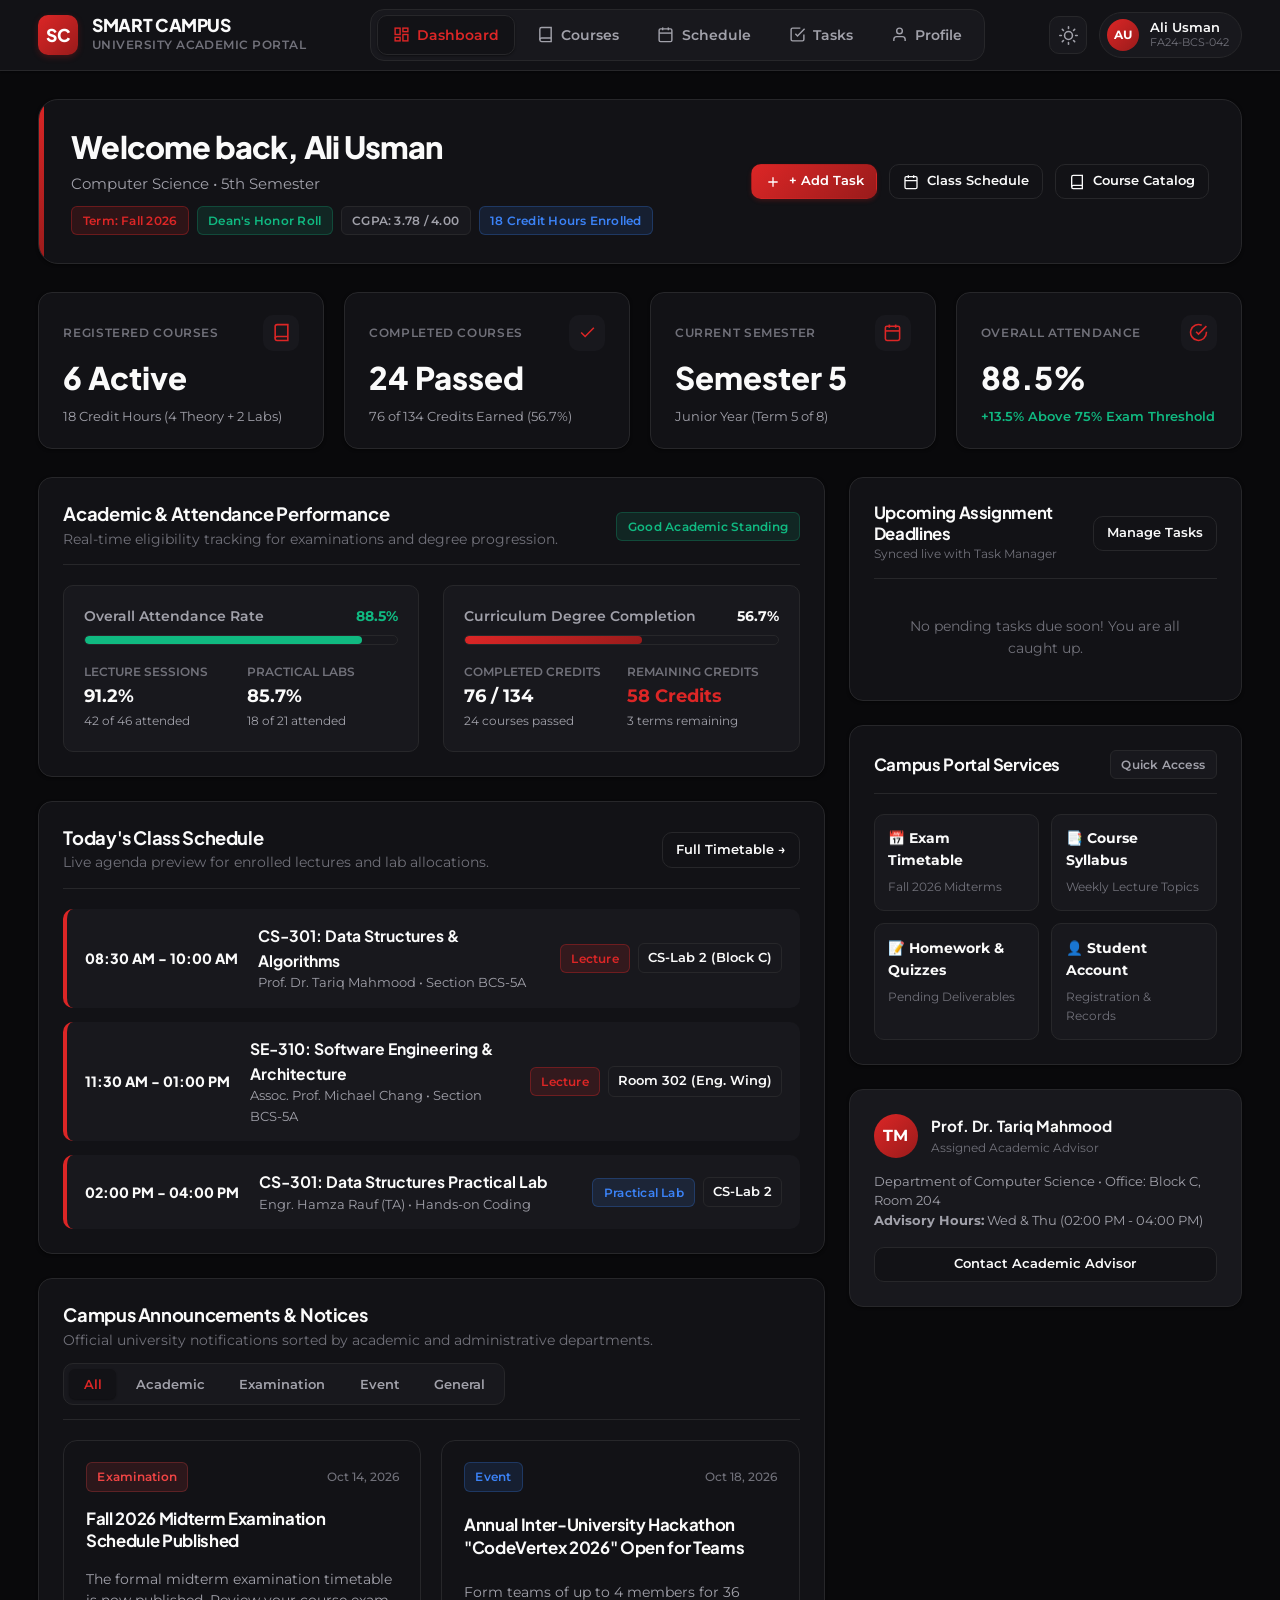
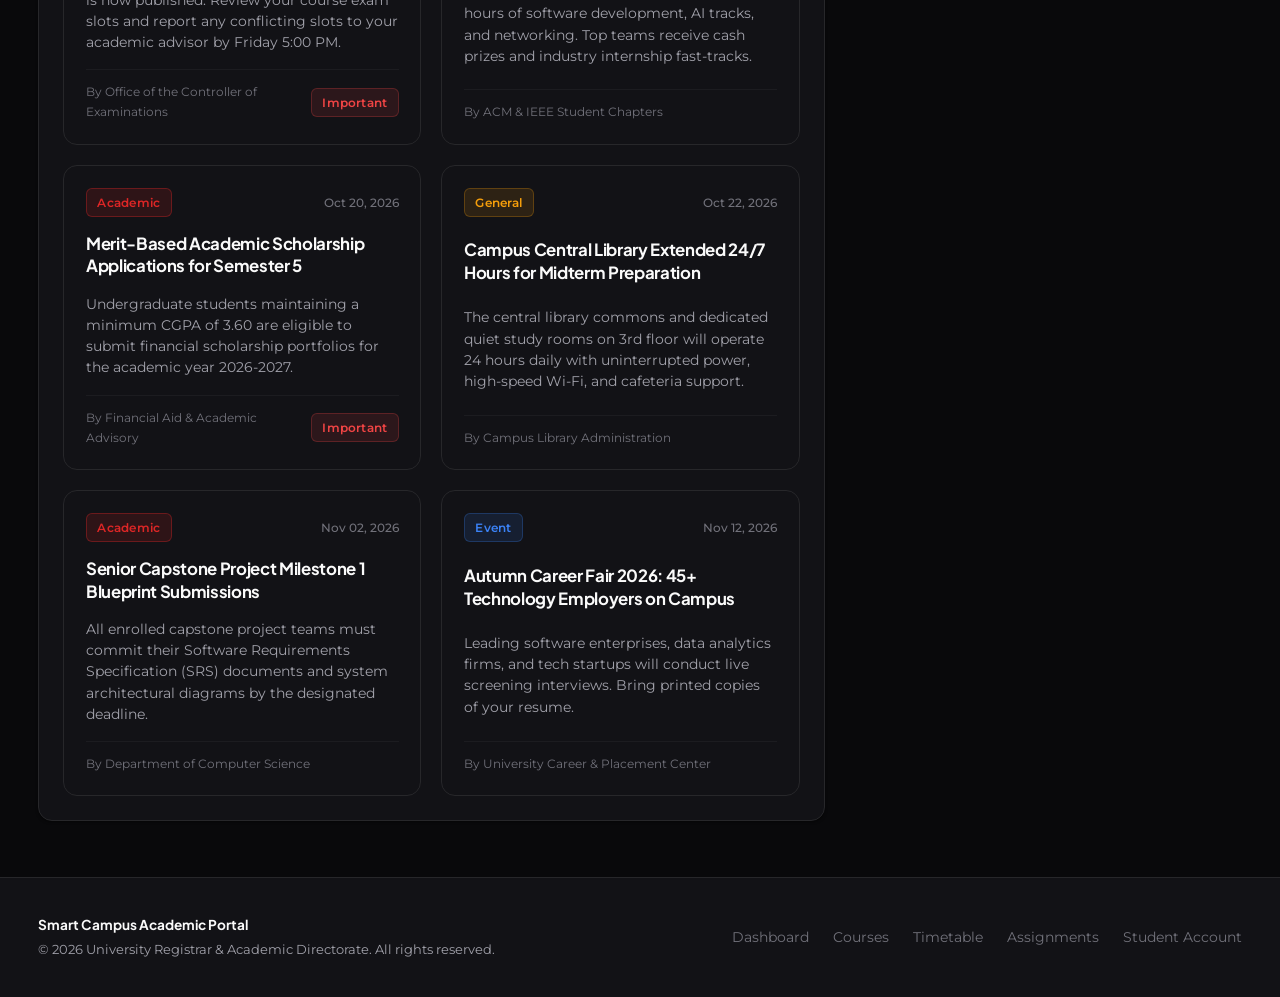
==== index.html @ 42df3a40 "first commit" ====
<!DOCTYPE html>
<html lang="en" data-theme="dark">
<head>
  <meta charset="UTF-8">
  <meta name="viewport" content="width=device-width, initial-scale=1.0">
  <title>Student Dashboard | Smart Campus Portal</title>
  <meta name="description" content="Academic overview, attendance tracking, course progress, timetable preview, and live announcements for university students.">
  <link rel="stylesheet" href="./css/style.css">
</head>
<body>

  <!-- Top Portal Header (Full Width) -->
  <header class="portal-header">
    <div class="container header-inner">
      <div class="brand-wrapper">
        <a href="index.html" style="display: flex; align-items: center; gap: 0.85rem;" aria-label="Smart Campus Portal Home">
          <div class="brand-crest">SC</div>
          <div class="brand-text">
            <span class="brand-title">SMART CAMPUS</span>
            <span class="brand-subtitle">University Academic Portal</span>
          </div>
        </a>
      </div>

      <!-- Desktop Navigation Links -->
      <nav class="portal-nav" aria-label="Primary Navigation">
        <a href="index.html" class="nav-link active">
          <svg xmlns="http://www.w3.org/2000/svg" viewBox="0 0 24 24" fill="none" stroke="currentColor"><rect x="3" y="3" width="7" height="9"></rect><rect x="14" y="3" width="7" height="5"></rect><rect x="14" y="12" width="7" height="9"></rect><rect x="3" y="16" width="7" height="5"></rect></svg>
          Dashboard
        </a>
        <a href="courses.html" class="nav-link">
          <svg xmlns="http://www.w3.org/2000/svg" viewBox="0 0 24 24" fill="none" stroke="currentColor"><path d="M4 19.5A2.5 2.5 0 0 1 6.5 17H20"></path><path d="M6.5 2H20v20H6.5A2.5 2.5 0 0 1 4 19.5v-15A2.5 2.5 0 0 1 6.5 2z"></path></svg>
          Courses
        </a>
        <a href="schedule.html" class="nav-link">
          <svg xmlns="http://www.w3.org/2000/svg" viewBox="0 0 24 24" fill="none" stroke="currentColor"><rect x="3" y="4" width="18" height="18" rx="2" ry="2"></rect><line x1="16" y1="2" x2="16" y2="6"></line><line x1="8" y1="2" x2="8" y2="6"></line><line x1="3" y1="10" x2="21" y2="10"></line></svg>
          Schedule
        </a>
        <a href="tasks.html" class="nav-link">
          <svg xmlns="http://www.w3.org/2000/svg" viewBox="0 0 24 24" fill="none" stroke="currentColor"><path d="M9 11l3 3L22 4"></path><path d="M21 12v7a2 2 0 0 1-2 2H5a2 2 0 0 1-2-2V5a2 2 0 0 1 2-2h11"></path></svg>
          Tasks
        </a>
        <a href="profile.html" class="nav-link">
          <svg xmlns="http://www.w3.org/2000/svg" viewBox="0 0 24 24" fill="none" stroke="currentColor"><path d="M20 21v-2a4 4 0 0 0-4-4H8a4 4 0 0 0-4 4v2"></path><circle cx="12" cy="7" r="4"></circle></svg>
          Profile
        </a>
      </nav>

      <!-- Header Controls: Theme Switcher & Student Pill -->
      <div class="header-actions">
        <!-- Live Term Pill -->
        <span class="badge badge-default" style="display: none; @media(min-width: 1024px){display: inline-flex;}">
          Fall 2026 Term
        </span>

        <button type="button" class="theme-toggle-btn" id="themeToggleBtn" aria-label="Toggle dark/light mode">
          <svg xmlns="http://www.w3.org/2000/svg" viewBox="0 0 24 24" fill="none" stroke="currentColor" stroke-width="2"><circle cx="12" cy="12" r="5"></circle><line x1="12" y1="1" x2="12" y2="3"></line><line x1="12" y1="21" x2="12" y2="23"></line><line x1="4.22" y1="4.22" x2="5.64" y2="5.64"></line><line x1="18.36" y1="18.36" x2="19.78" y2="19.78"></line><line x1="1" y1="12" x2="3" y2="12"></line><line x1="21" y1="12" x2="23" y2="12"></line><line x1="4.22" y1="19.78" x2="5.64" y2="18.36"></line><line x1="18.36" y1="5.64" x2="19.78" y2="4.22"></line></svg>
        </button>

        <a href="profile.html" class="student-nav-pill" title="View Profile">
          <div class="student-avatar" id="headerAvatar">AU</div>
          <div class="student-nav-meta">
            <span class="student-nav-name" id="headerStudentName">Ali Usman</span>
            <span class="student-nav-id" id="headerStudentReg">FA24-BCS-042</span>
          </div>
        </a>

        <!-- Mobile Menu Toggle -->
        <button type="button" class="mobile-menu-btn" id="mobileMenuBtn" aria-label="Toggle mobile menu" aria-expanded="false">
          <svg xmlns="http://www.w3.org/2000/svg" viewBox="0 0 24 24" fill="none" stroke="currentColor" stroke-width="2"><line x1="3" y1="12" x2="21" y2="12"></line><line x1="3" y1="6" x2="21" y2="6"></line><line x1="3" y1="18" x2="21" y2="18"></line></svg>
        </button>
      </div>
    </div>
  </header>

  <!-- Mobile Drawer Menu -->
  <div class="mobile-drawer" id="mobileDrawer">
    <div class="mobile-drawer-content">
      <div style="display: flex; align-items: center; gap: 0.75rem; padding-bottom: 0.75rem; border-bottom: 1px solid var(--border-color);">
        <div class="student-avatar">AU</div>
        <div>
          <div class="student-nav-name" style="font-size: 0.95rem;">Ali Usman</div>
          <div class="student-nav-id">FA24-BCS-042 • Computer Science</div>
        </div>
      </div>
      <a href="index.html" class="nav-link active">Dashboard</a>
      <a href="courses.html" class="nav-link">Courses</a>
      <a href="schedule.html" class="nav-link">Schedule</a>
      <a href="tasks.html" class="nav-link">Tasks</a>
      <a href="profile.html" class="nav-link">Profile</a>
    </div>
  </div>

  <!-- Main Full-Width Content -->
  <main class="main-content">
    <div class="container">
      
      <!-- 1. Full-Width Well-Structured Command Center Hero Banner -->
      <section class="hero-banner" aria-label="Student Welcome Banner">
        <div class="hero-content">
          <h1 class="hero-title">Welcome back, <span id="dashboardStudentGreeting">Ali Usman</span></h1>
          <p class="hero-desc" id="dashboardStudentDept">
            Department of Computer Science • 5th Semester • Section BCS-5A
          </p>
          <div class="header-badges">
            <span class="badge badge-primary">Term: Fall 2026</span>
            <span class="badge badge-success">Dean's Honor Roll</span>
            <span class="badge badge-default">CGPA: 3.78 / 4.00</span>
            <span class="badge badge-info">18 Credit Hours Enrolled</span>
          </div>
        </div>

        <div class="hero-actions">
          <a href="tasks.html" class="btn btn-primary btn-sm">
            <svg xmlns="http://www.w3.org/2000/svg" width="16" height="16" viewBox="0 0 24 24" fill="none" stroke="currentColor" stroke-width="2"><line x1="12" y1="5" x2="12" y2="19"></line><line x1="5" y1="12" x2="19" y2="12"></line></svg>
            + Add Task
          </a>
          <a href="schedule.html" class="btn btn-secondary btn-sm">
            <svg xmlns="http://www.w3.org/2000/svg" width="16" height="16" viewBox="0 0 24 24" fill="none" stroke="currentColor" stroke-width="2"><rect x="3" y="4" width="18" height="18" rx="2" ry="2"></rect><line x1="16" y1="2" x2="16" y2="6"></line><line x1="8" y1="2" x2="8" y2="6"></line><line x1="3" y1="10" x2="21" y2="10"></line></svg>
            Class Schedule
          </a>
          <a href="courses.html" class="btn btn-secondary btn-sm">
            <svg xmlns="http://www.w3.org/2000/svg" width="16" height="16" viewBox="0 0 24 24" fill="none" stroke="currentColor" stroke-width="2"><path d="M4 19.5A2.5 2.5 0 0 1 6.5 17H20"></path><path d="M6.5 2H20v20H6.5A2.5 2.5 0 0 1 4 19.5v-15A2.5 2.5 0 0 1 6.5 2z"></path></svg>
            Course Catalog
          </a>
        </div>
      </section>

      <!-- 2. Four Balanced Full-Width Metric Cards -->
      <section class="metrics-grid" aria-label="Student Academic Metrics">
        
        <!-- Metric 1: Registered Courses -->
        <div class="metric-card">
          <div class="metric-header">
            <span class="metric-label">Registered Courses</span>
            <div class="metric-icon-wrap" aria-hidden="true">
              <svg xmlns="http://www.w3.org/2000/svg" viewBox="0 0 24 24" fill="none" stroke="currentColor" stroke-width="2"><path d="M4 19.5A2.5 2.5 0 0 1 6.5 17H20"></path><path d="M6.5 2H20v20H6.5A2.5 2.5 0 0 1 4 19.5v-15A2.5 2.5 0 0 1 6.5 2z"></path></svg>
            </div>
          </div>
          <div class="metric-value">6 Active</div>
          <div class="metric-caption">
            <span>18 Credit Hours (4 Theory + 2 Labs)</span>
          </div>
        </div>

        <!-- Metric 2: Completed Courses -->
        <div class="metric-card">
          <div class="metric-header">
            <span class="metric-label">Completed Courses</span>
            <div class="metric-icon-wrap" aria-hidden="true">
              <svg xmlns="http://www.w3.org/2000/svg" viewBox="0 0 24 24" fill="none" stroke="currentColor" stroke-width="2"><polyline points="20 6 9 17 4 12"></polyline></svg>
            </div>
          </div>
          <div class="metric-value">24 Passed</div>
          <div class="metric-caption">
            <span>76 of 134 Credits Earned (56.7%)</span>
          </div>
        </div>

        <!-- Metric 3: Current Semester -->
        <div class="metric-card">
          <div class="metric-header">
            <span class="metric-label">Current Semester</span>
            <div class="metric-icon-wrap" aria-hidden="true">
              <svg xmlns="http://www.w3.org/2000/svg" viewBox="0 0 24 24" fill="none" stroke="currentColor" stroke-width="2"><rect x="3" y="4" width="18" height="18" rx="2" ry="2"></rect><line x1="16" y1="2" x2="16" y2="6"></line><line x1="8" y1="2" x2="8" y2="6"></line><line x1="3" y1="10" x2="21" y2="10"></line></svg>
            </div>
          </div>
          <div class="metric-value">Semester 5</div>
          <div class="metric-caption">
            <span>Junior Year (Term 5 of 8)</span>
          </div>
        </div>

        <!-- Metric 4: Attendance Percentage -->
        <div class="metric-card">
          <div class="metric-header">
            <span class="metric-label">Overall Attendance</span>
            <div class="metric-icon-wrap" aria-hidden="true">
              <svg xmlns="http://www.w3.org/2000/svg" viewBox="0 0 24 24" fill="none" stroke="currentColor" stroke-width="2"><path d="M22 11.08V12a10 10 0 1 1-5.93-9.14"></path><polyline points="22 4 12 14.01 9 11.01"></polyline></svg>
            </div>
          </div>
          <div class="metric-value">88.5%</div>
          <div class="metric-caption" style="color: var(--success); font-weight: 600;">
            <span>+13.5% Above 75% Exam Threshold</span>
          </div>
        </div>

      </section>

      <!-- 3. Well-Structured 2-Column Main Layout Grid -->
      <div class="dashboard-main-grid">
        
        <!-- Left Column: Academic Progress, Today's Timetable, Announcements (68% width) -->
        <div class="dashboard-left-col">
          
          <!-- Section 1: Dual Progress Visualizer -->
          <div class="card">
            <div class="card-header">
              <div>
                <h2 class="card-title">Academic & Attendance Performance</h2>
                <p style="font-size: 0.85rem; color: var(--text-muted); margin-top: 0.2rem;">Real-time eligibility tracking for examinations and degree progression.</p>
              </div>
              <span class="badge badge-success">Good Academic Standing</span>
            </div>

            <div style="display: grid; grid-template-columns: repeat(auto-fit, minmax(280px, 1fr)); gap: 1.5rem;">
              
              <!-- Attendance Progress -->
              <div style="background-color: var(--bg-surface-alt); padding: 1.25rem; border-radius: var(--radius-md); border: 1px solid var(--border-color);">
                <div class="progress-container" style="margin-bottom: 1rem;">
                  <div class="progress-header">
                    <span>Overall Attendance Rate</span>
                    <span class="progress-val-text" style="color: var(--success);">88.5%</span>
                  </div>
                  <div class="progress-track" aria-label="Attendance 88.5%">
                    <div class="progress-fill fill-success" data-percent="88.5" style="width: 88.5%;"></div>
                  </div>
                </div>

                <div style="display: grid; grid-template-columns: 1fr 1fr; gap: 0.75rem; font-size: 0.82rem;">
                  <div>
                    <span style="color: var(--text-muted); font-size: 0.72rem; text-transform: uppercase; font-weight: 600;">Lecture Sessions</span>
                    <div style="font-weight: 700; font-size: 1.1rem; color: var(--text-primary);">91.2%</div>
                    <span style="color: var(--text-secondary); font-size: 0.75rem;">42 of 46 attended</span>
                  </div>
                  <div>
                    <span style="color: var(--text-muted); font-size: 0.72rem; text-transform: uppercase; font-weight: 600;">Practical Labs</span>
                    <div style="font-weight: 700; font-size: 1.1rem; color: var(--text-primary);">85.7%</div>
                    <span style="color: var(--text-secondary); font-size: 0.75rem;">18 of 21 attended</span>
                  </div>
                </div>
              </div>

              <!-- Degree Completion Progress -->
              <div style="background-color: var(--bg-surface-alt); padding: 1.25rem; border-radius: var(--radius-md); border: 1px solid var(--border-color);">
                <div class="progress-container" style="margin-bottom: 1rem;">
                  <div class="progress-header">
                    <span>Curriculum Degree Completion</span>
                    <span class="progress-val-text">56.7%</span>
                  </div>
                  <div class="progress-track" aria-label="Degree Completion 56.7%">
                    <div class="progress-fill" data-percent="56.7" style="width: 56.7%;"></div>
                  </div>
                </div>

                <div style="display: grid; grid-template-columns: 1fr 1fr; gap: 0.75rem; font-size: 0.82rem;">
                  <div>
                    <span style="color: var(--text-muted); font-size: 0.72rem; text-transform: uppercase; font-weight: 600;">Completed Credits</span>
                    <div style="font-weight: 700; font-size: 1.1rem; color: var(--text-primary);">76 / 134</div>
                    <span style="color: var(--text-secondary); font-size: 0.75rem;">24 courses passed</span>
                  </div>
                  <div>
                    <span style="color: var(--text-muted); font-size: 0.72rem; text-transform: uppercase; font-weight: 600;">Remaining Credits</span>
                    <div style="font-weight: 700; font-size: 1.1rem; color: var(--accent-primary);">58 Credits</div>
                    <span style="color: var(--text-secondary); font-size: 0.75rem;">3 terms remaining</span>
                  </div>
                </div>
              </div>

            </div>
          </div>

          <!-- Section 2: Today's Class Schedule Preview -->
          <div class="card">
            <div class="card-header">
              <div>
                <h2 class="card-title">Today's Class Schedule</h2>
                <p style="font-size: 0.85rem; color: var(--text-muted); margin-top: 0.2rem;">Live agenda preview for enrolled lectures and lab allocations.</p>
              </div>
              <a href="schedule.html" class="btn btn-secondary btn-sm">Full Timetable &rarr;</a>
            </div>

            <div style="display: flex; flex-direction: column; gap: 0.85rem;">
              
              <!-- Session 1 -->
              <div style="display: flex; align-items: center; justify-content: space-between; padding: 0.9rem 1.1rem; background-color: var(--bg-surface-alt); border-radius: var(--radius-md); border-left: 4px solid var(--accent-primary); gap: 1rem;">
                <div style="display: flex; align-items: center; gap: 1.25rem;">
                  <div style="font-family: var(--font-display); font-weight: 800; font-size: 0.88rem; color: var(--text-primary); white-space: nowrap;">
                    08:30 AM - 10:00 AM
                  </div>
                  <div>
                    <div style="font-family: var(--font-display); font-weight: 700; font-size: 0.98rem; color: var(--text-primary);">
                      CS-301: Data Structures & Algorithms
                    </div>
                    <div style="font-size: 0.8rem; color: var(--text-secondary);">
                      Prof. Dr. Tariq Mahmood • Section BCS-5A
                    </div>
                  </div>
                </div>
                <div style="display: flex; align-items: center; gap: 0.5rem; flex-shrink: 0;">
                  <span class="badge badge-primary">Lecture</span>
                  <span class="schedule-room-badge">CS-Lab 2 (Block C)</span>
                </div>
              </div>

              <!-- Session 2 -->
              <div style="display: flex; align-items: center; justify-content: space-between; padding: 0.9rem 1.1rem; background-color: var(--bg-surface-alt); border-radius: var(--radius-md); border-left: 4px solid var(--accent-primary); gap: 1rem;">
                <div style="display: flex; align-items: center; gap: 1.25rem;">
                  <div style="font-family: var(--font-display); font-weight: 800; font-size: 0.88rem; color: var(--text-primary); white-space: nowrap;">
                    11:30 AM - 01:00 PM
                  </div>
                  <div>
                    <div style="font-family: var(--font-display); font-weight: 700; font-size: 0.98rem; color: var(--text-primary);">
                      SE-310: Software Engineering & Architecture
                    </div>
                    <div style="font-size: 0.8rem; color: var(--text-secondary);">
                      Assoc. Prof. Michael Chang • Section BCS-5A
                    </div>
                  </div>
                </div>
                <div style="display: flex; align-items: center; gap: 0.5rem; flex-shrink: 0;">
                  <span class="badge badge-primary">Lecture</span>
                  <span class="schedule-room-badge">Room 302 (Eng. Wing)</span>
                </div>
              </div>

              <!-- Session 3 -->
              <div style="display: flex; align-items: center; justify-content: space-between; padding: 0.9rem 1.1rem; background-color: var(--bg-surface-alt); border-radius: var(--radius-md); border-left: 4px solid var(--accent-primary); gap: 1rem;">
                <div style="display: flex; align-items: center; gap: 1.25rem;">
                  <div style="font-family: var(--font-display); font-weight: 800; font-size: 0.88rem; color: var(--text-primary); white-space: nowrap;">
                    02:00 PM - 04:00 PM
                  </div>
                  <div>
                    <div style="font-family: var(--font-display); font-weight: 700; font-size: 0.98rem; color: var(--text-primary);">
                      CS-301: Data Structures Practical Lab
                    </div>
                    <div style="font-size: 0.8rem; color: var(--text-secondary);">
                      Engr. Hamza Rauf (TA) • Hands-on Coding
                    </div>
                  </div>
                </div>
                <div style="display: flex; align-items: center; gap: 0.5rem; flex-shrink: 0;">
                  <span class="badge badge-info">Practical Lab</span>
                  <span class="schedule-room-badge">CS-Lab 2</span>
                </div>
              </div>

            </div>
          </div>

          <!-- Section 3: Campus Announcements & Categories Filter -->
          <div class="card" aria-labelledby="announcementsHeading">
            <div class="card-header" style="flex-wrap: wrap; gap: 0.75rem;">
              <div>
                <h2 class="card-title" id="announcementsHeading">Campus Announcements & Notices</h2>
                <p style="font-size: 0.85rem; color: var(--text-muted); margin-top: 0.2rem;">Official university notifications sorted by academic and administrative departments.</p>
              </div>
              
              <!-- Category Filter Tabs -->
              <div class="filter-tabs" role="tablist" aria-label="Announcement Categories">
                <button type="button" class="tab-btn announcement-filter-tab active" data-category="All" role="tab">All</button>
                <button type="button" class="tab-btn announcement-filter-tab" data-category="Academic" role="tab">Academic</button>
                <button type="button" class="tab-btn announcement-filter-tab" data-category="Examination" role="tab">Examination</button>
                <button type="button" class="tab-btn announcement-filter-tab" data-category="Event" role="tab">Event</button>
                <button type="button" class="tab-btn announcement-filter-tab" data-category="General" role="tab">General</button>
              </div>
            </div>

            <div class="announcements-grid" id="announcementsContainer">
              <!-- Rendered dynamically by main.js -->
            </div>
          </div>

        </div>

        <!-- Right Column: Upcoming Tasks, Quick Services, Advisor (32% width) -->
        <div class="dashboard-right-col">
          
          <!-- Upcoming Deadlines & Tasks Preview Card -->
          <div class="card">
            <div class="card-header">
              <div>
                <h2 class="card-title" style="font-size: 1.05rem;">Upcoming Assignment Deadlines</h2>
                <p style="font-size: 0.78rem; color: var(--text-muted);">Synced live with Task Manager</p>
              </div>
              <a href="tasks.html" class="btn btn-secondary btn-sm">Manage Tasks</a>
            </div>

            <div id="dashboardTasksList">
              <!-- Rendered dynamically by main.js from localStorage -->
            </div>
          </div>

          <!-- Academic Quick Services -->
          <div class="card">
            <div class="card-header">
              <h2 class="card-title" style="font-size: 1.05rem;">Campus Portal Services</h2>
              <span class="badge badge-default">Quick Access</span>
            </div>

            <div class="quick-links-grid">
              <a href="schedule.html" class="quick-link-item">
                <span class="quick-link-title">📅 Exam Timetable</span>
                <span class="quick-link-desc">Fall 2026 Midterms</span>
              </a>
              <a href="courses.html" class="quick-link-item">
                <span class="quick-link-title">📑 Course Syllabus</span>
                <span class="quick-link-desc">Weekly Lecture Topics</span>
              </a>
              <a href="tasks.html" class="quick-link-item">
                <span class="quick-link-title">📝 Homework & Quizzes</span>
                <span class="quick-link-desc">Pending Deliverables</span>
              </a>
              <a href="profile.html" class="quick-link-item">
                <span class="quick-link-title">👤 Student Account</span>
                <span class="quick-link-desc">Registration & Records</span>
              </a>
            </div>
          </div>

          <!-- Academic Advisor Support Card -->
          <div class="card" style="background: var(--bg-surface-alt); border-color: var(--border-color);">
            <div style="display: flex; align-items: center; gap: 0.85rem; margin-bottom: 0.85rem;">
              <div style="width: 44px; height: 44px; border-radius: var(--radius-full); background: var(--accent-gradient); color: white; display: flex; align-items: center; justify-content: center; font-weight: 700; font-size: 1rem;">
                TM
              </div>
              <div>
                <div style="font-family: var(--font-display); font-weight: 700; font-size: 0.95rem; color: var(--text-primary);">
                  Prof. Dr. Tariq Mahmood
                </div>
                <div style="font-size: 0.78rem; color: var(--text-muted);">
                  Assigned Academic Advisor
                </div>
              </div>
            </div>

            <div style="font-size: 0.82rem; color: var(--text-secondary); line-height: 1.5; margin-bottom: 1rem;">
              Department of Computer Science • Office: Block C, Room 204<br>
              <strong>Advisory Hours:</strong> Wed & Thu (02:00 PM - 04:00 PM)
            </div>

            <a href="mailto:tariq.mahmood@campus.edu.pk" class="btn btn-secondary btn-sm" style="width: 100%; text-align: center;">
              Contact Academic Advisor
            </a>
          </div>

        </div>

      </div>

    </div>
  </main>

  <!-- Clean Academic Footer (Full Width) -->
  <footer class="portal-footer">
    <div class="container footer-inner">
      <div>
        <div style="font-family: var(--font-display); font-weight: 700; color: var(--text-primary); margin-bottom: 0.25rem;">
          Smart Campus Academic Portal
        </div>
        <p style="font-size: 0.8rem; margin: 0;">
          &copy; 2026 University Registrar & Academic Directorate. All rights reserved.
        </p>
      </div>
      <div class="footer-links">
        <a href="index.html" class="footer-link">Dashboard</a>
        <a href="courses.html" class="footer-link">Courses</a>
        <a href="schedule.html" class="footer-link">Timetable</a>
        <a href="tasks.html" class="footer-link">Assignments</a>
        <a href="profile.html" class="footer-link">Student Account</a>
      </div>
    </div>
  </footer>

  <script src="./js/main.js"></script>
</body>
</html>
---- css/style.css ----
/* ==========================================================================
   SMART CAMPUS STUDENT PORTAL - DESIGN SYSTEM & MASTER STYLESHEET
   Aesthetic: Ultra-Crisp Modern Academic Portal / Full-Width Expansive Layout
   Dark Mode: Pure Sleek Obsidian Black (#09090B), Zero Blue Tint
   Light Mode: Clean Off-White & Crisp Slate (#F8FAFC / #0F172A)
   Accents: Deep University Crimson / Ruby Accent (#B91C1C / #DC2626)
   ========================================================================== */

/* Google Fonts Import */
@import url('https://fonts.googleapis.com/css2?family=Montserrat:ital,wght@0,300;0,400;0,500;0,600;0,700;1,400&family=Plus+Jakarta+Sans:wght@500;600;700;800&display=swap');

/* --------------------------------------------------------------------------
   CSS Custom Properties (Theme Tokens)
   -------------------------------------------------------------------------- */
:root {
  /* Color Palette - Light Mode */
  --bg-primary: #F8FAFC;
  --bg-surface: #FFFFFF;
  --bg-surface-alt: #F1F5F9;
  --bg-surface-elevated: #FFFFFF;

  --text-primary: #0F172A;       /* Crisp dark slate */
  --text-secondary: #475569;     /* Readable mid-slate */
  --text-muted: #64748B;         /* Subtle caption slate */
  --text-inverse: #FFFFFF;

  --border-color: #E2E8F0;
  --border-subtle: #F1F5F9;
  --border-focus: #B91C1C;

  /* Brand Accent: University Crimson */
  --accent-primary: #B91C1C;
  --accent-primary-hover: #991B1B;
  --accent-primary-active: #7F1D1D;
  --accent-subtle: rgba(185, 28, 28, 0.08);
  --accent-border: rgba(185, 28, 28, 0.22);
  --accent-gradient: linear-gradient(135deg, #991B1B 0%, #DC2626 100%);

  /* Semantic Feedback Colors */
  --success: #059669;
  --success-bg: #ECFDF5;
  --success-border: #A7F3D0;
  --warning: #D97706;
  --warning-bg: #FFFBEB;
  --warning-border: #FDE68A;
  --danger: #DC2626;
  --danger-bg: #FEF2F2;
  --danger-border: #FECACA;
  --info: #2563EB;
  --info-bg: #EFF6FF;
  --info-border: #BFDBFE;

  /* Typography */
  --font-display: 'Plus Jakarta Sans', -apple-system, BlinkMacSystemFont, 'Segoe UI', Roboto, sans-serif;
  --font-body: 'Montserrat', -apple-system, BlinkMacSystemFont, 'Segoe UI', Roboto, sans-serif;

  /* Elevations & Shadows */
  --shadow-xs: 0 1px 2px rgba(15, 23, 42, 0.04);
  --shadow-sm: 0 1px 3px rgba(15, 23, 42, 0.06), 0 1px 2px rgba(15, 23, 42, 0.04);
  --shadow-md: 0 4px 6px -1px rgba(15, 23, 42, 0.07), 0 2px 4px -2px rgba(15, 23, 42, 0.04);
  --shadow-lg: 0 10px 15px -3px rgba(15, 23, 42, 0.08), 0 4px 6px -4px rgba(15, 23, 42, 0.04);
  --shadow-xl: 0 20px 25px -5px rgba(15, 23, 42, 0.1), 0 8px 10px -6px rgba(15, 23, 42, 0.04);

  /* Radii */
  --radius-xs: 4px;
  --radius-sm: 6px;
  --radius-md: 10px;
  --radius-lg: 14px;
  --radius-xl: 20px;
  --radius-full: 9999px;

  /* Transitions */
  --transition-fast: 150ms cubic-bezier(0.4, 0, 0.2, 1);
  --transition-normal: 220ms cubic-bezier(0.4, 0, 0.2, 1);
  --transition-slow: 350ms cubic-bezier(0.4, 0, 0.2, 1);

  /* Full-Screen Expansive Layout */
  --container-max: 100%;
  --header-height: 70px;
}

/* --------------------------------------------------------------------------
   Dark Mode Theme Overrides
   Pure Sleek Obsidian Black (#09090B), Zero Blue Tint
   -------------------------------------------------------------------------- */
[data-theme="dark"] {
  --bg-primary: #09090B;        /* Pure obsidian black */
  --bg-surface: #121216;        /* Rich dark card surface */
  --bg-surface-alt: #18181D;    /* Subtle dark layer */
  --bg-surface-elevated: #202027;

  --text-primary: #FAFAFA;       /* Crisp bright text */
  --text-secondary: #A1A1AA;     /* Neutral slate/zinc */
  --text-muted: #71717A;
  --text-inverse: #09090B;

  --border-color: #27272A;       /* Pure neutral dark borders (no blue) */
  --border-subtle: #1C1C20;
  --border-focus: #EF4444;

  /* Radiant Ruby Crimson for Dark Contrast */
  --accent-primary: #DC2626;
  --accent-primary-hover: #EF4444;
  --accent-primary-active: #B91C1C;
  --accent-subtle: rgba(220, 38, 38, 0.14);
  --accent-border: rgba(220, 38, 38, 0.35);
  --accent-gradient: linear-gradient(135deg, #DC2626 0%, #991B1B 100%);

  --success: #10B981;
  --success-bg: rgba(16, 185, 129, 0.12);
  --success-border: rgba(16, 185, 129, 0.25);
  --warning: #F59E0B;
  --warning-bg: rgba(245, 158, 11, 0.12);
  --warning-border: rgba(245, 158, 11, 0.25);
  --danger: #EF4444;
  --danger-bg: rgba(239, 68, 68, 0.12);
  --danger-border: rgba(239, 68, 68, 0.25);
  --info: #3B82F6;
  --info-bg: rgba(59, 130, 246, 0.12);
  --info-border: rgba(59, 130, 246, 0.25);

  --shadow-xs: 0 1px 2px rgba(0, 0, 0, 0.4);
  --shadow-sm: 0 1px 3px rgba(0, 0, 0, 0.5);
  --shadow-md: 0 4px 8px rgba(0, 0, 0, 0.6);
  --shadow-lg: 0 10px 20px rgba(0, 0, 0, 0.7);
  --shadow-xl: 0 20px 30px rgba(0, 0, 0, 0.85);
}

/* --------------------------------------------------------------------------
   CSS Reset & Base Rules
   -------------------------------------------------------------------------- */
*, *::before, *::after {
  box-sizing: border-box;
  margin: 0;
  padding: 0;
}

html {
  font-size: 16px;
  scroll-behavior: smooth;
  -webkit-text-size-adjust: 100%;
}

body {
  font-family: var(--font-body);
  background-color: var(--bg-primary);
  color: var(--text-primary);
  line-height: 1.6;
  min-height: 100vh;
  display: flex;
  flex-direction: column;
  transition: background-color var(--transition-normal), color var(--transition-normal);
  -webkit-font-smoothing: antialiased;
  -moz-osx-font-smoothing: grayscale;
}

img, svg {
  display: block;
  max-width: 100%;
}

button, input, select, textarea {
  font-family: inherit;
  font-size: inherit;
  color: inherit;
}

a {
  color: inherit;
  text-decoration: none;
}

/* Typography Headings */
h1, h2, h3, h4, h5, h6 {
  font-family: var(--font-display);
  color: var(--text-primary);
  font-weight: 700;
  line-height: 1.25;
  letter-spacing: -0.02em;
}

h1 { font-size: clamp(1.75rem, 2.5vw, 2.25rem); }
h2 { font-size: clamp(1.3rem, 2vw, 1.65rem); }
h3 { font-size: 1.15rem; font-weight: 600; }
h4 { font-size: 1.05rem; font-weight: 600; }

p {
  color: var(--text-secondary);
  font-size: 0.92rem;
}

/* --------------------------------------------------------------------------
   Full-Screen Fluid Container & Layout
   -------------------------------------------------------------------------- */
.container {
  width: 100%;
  max-width: 100%;
  padding-left: clamp(1.25rem, 3vw, 2.5rem);
  padding-right: clamp(1.25rem, 3vw, 2.5rem);
  margin-left: auto;
  margin-right: auto;
}

.main-content {
  flex: 1 0 auto;
  padding-top: 1.75rem;
  padding-bottom: 3.5rem;
}

/* --------------------------------------------------------------------------
   Top University Header & Navigation Bar (Full Width)
   -------------------------------------------------------------------------- */
.portal-header {
  position: sticky;
  top: 0;
  z-index: 50;
  background-color: var(--bg-surface);
  border-bottom: 1px solid var(--border-color);
  box-shadow: var(--shadow-xs);
  transition: background-color var(--transition-normal), border-color var(--transition-normal);
}

.header-inner {
  display: flex;
  align-items: center;
  justify-content: space-between;
  height: var(--header-height);
  gap: 1.5rem;
}

.brand-wrapper {
  display: flex;
  align-items: center;
  gap: 0.85rem;
}

.brand-crest {
  width: 40px;
  height: 40px;
  background: var(--accent-gradient);
  color: #FFFFFF;
  border-radius: var(--radius-md);
  display: flex;
  align-items: center;
  justify-content: center;
  font-family: var(--font-display);
  font-weight: 800;
  font-size: 1.1rem;
  letter-spacing: -0.03em;
  box-shadow: 0 2px 6px rgba(185, 28, 28, 0.3);
  flex-shrink: 0;
}

.brand-text {
  display: flex;
  flex-direction: column;
}

.brand-title {
  font-family: var(--font-display);
  font-size: 1.1rem;
  font-weight: 800;
  letter-spacing: -0.02em;
  color: var(--text-primary);
  line-height: 1.2;
}

.brand-subtitle {
  font-size: 0.72rem;
  font-weight: 600;
  color: var(--text-muted);
  letter-spacing: 0.04em;
  text-transform: uppercase;
}

/* Navigation Links */
.portal-nav {
  display: flex;
  align-items: center;
  gap: 0.35rem;
  background-color: var(--bg-surface-alt);
  padding: 0.3rem 0.4rem;
  border-radius: var(--radius-lg);
  border: 1px solid var(--border-color);
}

.nav-link {
  display: flex;
  align-items: center;
  gap: 0.45rem;
  padding: 0.5rem 0.95rem;
  border-radius: var(--radius-md);
  font-size: 0.88rem;
  font-weight: 600;
  color: var(--text-secondary);
  transition: all var(--transition-fast);
  border: 1px solid transparent;
}

.nav-link:hover {
  color: var(--text-primary);
  background-color: var(--bg-surface);
}

.nav-link.active {
  color: var(--accent-primary);
  background-color: var(--bg-surface);
  border-color: var(--border-color);
  box-shadow: var(--shadow-xs);
}

.nav-link svg {
  width: 17px;
  height: 17px;
  stroke-width: 2;
  flex-shrink: 0;
}

/* Header Action Controls (Theme Toggle & Student Pill) */
.header-actions {
  display: flex;
  align-items: center;
  gap: 0.75rem;
}

.theme-toggle-btn {
  background: var(--bg-surface-alt);
  border: 1px solid var(--border-color);
  color: var(--text-secondary);
  width: 38px;
  height: 38px;
  border-radius: var(--radius-md);
  display: flex;
  align-items: center;
  justify-content: center;
  cursor: pointer;
  transition: all var(--transition-fast);
}

.theme-toggle-btn:hover {
  color: var(--text-primary);
  border-color: var(--accent-border);
  background-color: var(--bg-surface);
}

.theme-toggle-btn svg {
  width: 19px;
  height: 19px;
}

/* Student Profile Nav Pill */
.student-nav-pill {
  display: flex;
  align-items: center;
  gap: 0.65rem;
  padding: 0.35rem 0.75rem 0.35rem 0.45rem;
  background-color: var(--bg-surface-alt);
  border: 1px solid var(--border-color);
  border-radius: var(--radius-full);
  transition: all var(--transition-fast);
}

.student-nav-pill:hover {
  border-color: var(--accent-border);
  background-color: var(--bg-surface);
}

.student-avatar {
  width: 32px;
  height: 32px;
  border-radius: var(--radius-full);
  background: var(--accent-gradient);
  color: #FFFFFF;
  font-size: 0.78rem;
  font-weight: 700;
  display: flex;
  align-items: center;
  justify-content: center;
  letter-spacing: 0.02em;
}

.student-nav-meta {
  display: flex;
  flex-direction: column;
  line-height: 1.2;
}

.student-nav-name {
  font-size: 0.82rem;
  font-weight: 600;
  color: var(--text-primary);
}

.student-nav-id {
  font-size: 0.7rem;
  color: var(--text-muted);
}

/* Mobile Menu Button */
.mobile-menu-btn {
  display: none;
  background: var(--bg-surface-alt);
  border: 1px solid var(--border-color);
  padding: 0.5rem;
  border-radius: var(--radius-md);
  color: var(--text-primary);
  cursor: pointer;
}

.mobile-menu-btn svg {
  width: 20px;
  height: 20px;
}

/* Mobile Drawer */
.mobile-drawer {
  display: none;
  position: fixed;
  top: var(--header-height);
  left: 0;
  right: 0;
  bottom: 0;
  background-color: rgba(9, 9, 11, 0.75);
  backdrop-filter: blur(6px);
  z-index: 45;
  opacity: 0;
  pointer-events: none;
  transition: opacity var(--transition-normal);
}

.mobile-drawer-content {
  background-color: var(--bg-surface);
  border-bottom: 1px solid var(--border-color);
  padding: 1.5rem;
  display: flex;
  flex-direction: column;
  gap: 0.75rem;
  transform: translateY(-10px);
  transition: transform var(--transition-normal);
}

.mobile-drawer.open {
  display: block;
  opacity: 1;
  pointer-events: auto;
}

.mobile-drawer.open .mobile-drawer-content {
  transform: translateY(0);
}

/* --------------------------------------------------------------------------
   Structured Command Center Hero Banner
   -------------------------------------------------------------------------- */
.hero-banner {
  background-color: var(--bg-surface);
  border: 1px solid var(--border-color);
  border-radius: var(--radius-xl);
  padding: 1.75rem 2rem;
  margin-bottom: 1.75rem;
  display: flex;
  align-items: center;
  justify-content: space-between;
  flex-wrap: wrap;
  gap: 1.5rem;
  box-shadow: var(--shadow-sm);
  position: relative;
  overflow: hidden;
}

.hero-banner::before {
  content: '';
  position: absolute;
  top: 0;
  left: 0;
  width: 5px;
  height: 100%;
  background: var(--accent-gradient);
}

.hero-content {
  display: flex;
  flex-direction: column;
  gap: 0.35rem;
}

.hero-title {
  font-size: clamp(1.6rem, 2.4vw, 2.1rem);
  font-weight: 800;
  color: var(--text-primary);
  letter-spacing: -0.03em;
}

.hero-desc {
  font-size: 0.95rem;
  color: var(--text-secondary);
}

.hero-actions {
  display: flex;
  align-items: center;
  flex-wrap: wrap;
  gap: 0.75rem;
}

/* --------------------------------------------------------------------------
   Standard Page Headers
   -------------------------------------------------------------------------- */
.page-header {
  margin-bottom: 1.75rem;
  padding-bottom: 1.25rem;
  border-bottom: 1px solid var(--border-color);
  display: flex;
  flex-direction: column;
  gap: 0.5rem;
}

.page-header-row {
  display: flex;
  align-items: flex-start;
  justify-content: space-between;
  flex-wrap: wrap;
  gap: 1rem;
}

.page-title {
  color: var(--text-primary);
  font-size: clamp(1.65rem, 2.6vw, 2.1rem);
  font-weight: 800;
  letter-spacing: -0.03em;
}

.page-desc {
  color: var(--text-secondary);
  font-size: 0.95rem;
  max-width: 800px;
}

.header-badges {
  display: flex;
  align-items: center;
  flex-wrap: wrap;
  gap: 0.5rem;
  margin-top: 0.25rem;
}

/* Badges */
.badge {
  display: inline-flex;
  align-items: center;
  gap: 0.35rem;
  padding: 0.25rem 0.65rem;
  font-size: 0.75rem;
  font-weight: 600;
  border-radius: var(--radius-sm);
  letter-spacing: 0.02em;
}

.badge-default {
  background-color: var(--bg-surface-alt);
  color: var(--text-secondary);
  border: 1px solid var(--border-color);
}

.badge-primary {
  background-color: var(--accent-subtle);
  color: var(--accent-primary);
  border: 1px solid var(--accent-border);
}

.badge-success {
  background-color: var(--success-bg);
  color: var(--success);
  border: 1px solid var(--success-border);
}

.badge-warning {
  background-color: var(--warning-bg);
  color: var(--warning);
  border: 1px solid var(--warning-border);
}

.badge-danger {
  background-color: var(--danger-bg);
  color: var(--danger);
  border: 1px solid var(--danger-border);
}

.badge-info {
  background-color: var(--info-bg);
  color: var(--info);
  border: 1px solid var(--info-border);
}

/* --------------------------------------------------------------------------
   UI Cards & Layout Containers
   -------------------------------------------------------------------------- */
.card {
  background-color: var(--bg-surface);
  border: 1px solid var(--border-color);
  border-radius: var(--radius-lg);
  padding: 1.5rem;
  box-shadow: var(--shadow-sm);
  transition: transform var(--transition-fast), box-shadow var(--transition-fast), border-color var(--transition-fast);
}

.card:hover {
  box-shadow: var(--shadow-md);
}

.card-header {
  display: flex;
  align-items: center;
  justify-content: space-between;
  margin-bottom: 1.25rem;
  padding-bottom: 0.85rem;
  border-bottom: 1px solid var(--border-color);
}

.card-title {
  font-size: 1.15rem;
  font-weight: 700;
  color: var(--text-primary);
}

/* Metric / Overview Cards Grid (Dashboard - 4 Equal Full-Width Cards) */
.metrics-grid {
  display: grid;
  grid-template-columns: repeat(4, 1fr);
  gap: 1.25rem;
  margin-bottom: 1.75rem;
}

.metric-card {
  background-color: var(--bg-surface);
  border: 1px solid var(--border-color);
  border-radius: var(--radius-lg);
  padding: 1.35rem 1.5rem;
  display: flex;
  flex-direction: column;
  gap: 0.65rem;
  box-shadow: var(--shadow-sm);
  transition: all var(--transition-normal);
  position: relative;
}

.metric-card:hover {
  transform: translateY(-2px);
  box-shadow: var(--shadow-md);
  border-color: var(--accent-border);
}

.metric-header {
  display: flex;
  align-items: center;
  justify-content: space-between;
}

.metric-label {
  font-size: 0.78rem;
  font-weight: 600;
  text-transform: uppercase;
  letter-spacing: 0.05em;
  color: var(--text-muted);
}

.metric-icon-wrap {
  width: 36px;
  height: 36px;
  border-radius: var(--radius-md);
  background-color: var(--bg-surface-alt);
  color: var(--accent-primary);
  display: flex;
  align-items: center;
  justify-content: center;
}

.metric-icon-wrap svg {
  width: 19px;
  height: 19px;
}

.metric-value {
  font-family: var(--font-display);
  font-size: 1.95rem;
  font-weight: 800;
  line-height: 1.1;
  color: var(--text-primary);
}

.metric-caption {
  font-size: 0.82rem;
  color: var(--text-secondary);
  display: flex;
  align-items: center;
  gap: 0.35rem;
}

/* Asymmetric 2-Column Dashboard Main Section */
.dashboard-main-grid {
  display: grid;
  grid-template-columns: 2fr 1fr;
  gap: 1.5rem;
  align-items: start;
}

.dashboard-left-col,
.dashboard-right-col {
  display: flex;
  flex-direction: column;
  gap: 1.5rem;
}

/* --------------------------------------------------------------------------
   Progress Bars
   -------------------------------------------------------------------------- */
.progress-container {
  display: flex;
  flex-direction: column;
  gap: 0.45rem;
  width: 100%;
}

.progress-header {
  display: flex;
  align-items: center;
  justify-content: space-between;
  font-size: 0.85rem;
  font-weight: 600;
  color: var(--text-secondary);
}

.progress-val-text {
  font-weight: 700;
  color: var(--text-primary);
}

.progress-track {
  width: 100%;
  height: 10px;
  background-color: var(--bg-surface-alt);
  border: 1px solid var(--border-color);
  border-radius: var(--radius-full);
  overflow: hidden;
  position: relative;
}

.progress-fill {
  height: 100%;
  background: var(--accent-gradient);
  border-radius: var(--radius-full);
  width: 0%;
  transition: width 1s cubic-bezier(0.16, 1, 0.3, 1);
}

.progress-fill.fill-success {
  background: var(--success);
}

.progress-fill.fill-warning {
  background: var(--warning);
}

/* --------------------------------------------------------------------------
   Buttons & Interactive Controls
   -------------------------------------------------------------------------- */
.btn {
  display: inline-flex;
  align-items: center;
  justify-content: center;
  gap: 0.5rem;
  padding: 0.65rem 1.25rem;
  font-size: 0.88rem;
  font-weight: 600;
  border-radius: var(--radius-md);
  border: 1px solid transparent;
  cursor: pointer;
  transition: all var(--transition-fast);
  white-space: nowrap;
}

.btn-primary {
  background: var(--accent-gradient);
  color: #FFFFFF;
  box-shadow: 0 2px 4px rgba(185, 28, 28, 0.25);
}

.btn-primary:hover {
  filter: brightness(1.1);
  box-shadow: 0 4px 8px rgba(185, 28, 28, 0.35);
}

.btn-secondary {
  background-color: var(--bg-surface);
  color: var(--text-primary);
  border-color: var(--border-color);
}

.btn-secondary:hover {
  background-color: var(--bg-surface-alt);
  border-color: var(--text-muted);
}

.btn-danger {
  background-color: var(--danger);
  color: #FFFFFF;
}

.btn-danger:hover {
  background-color: #B91C1C;
}

.btn-sm {
  padding: 0.4rem 0.8rem;
  font-size: 0.8rem;
}

.btn-icon-only {
  padding: 0.5rem;
  width: 36px;
  height: 36px;
  border-radius: var(--radius-md);
}

.btn:disabled {
  opacity: 0.6;
  cursor: not-allowed;
}

/* --------------------------------------------------------------------------
   Filter Bars & Search Controls
   -------------------------------------------------------------------------- */
.filter-bar {
  background-color: var(--bg-surface);
  border: 1px solid var(--border-color);
  border-radius: var(--radius-lg);
  padding: 1rem 1.25rem;
  margin-bottom: 1.75rem;
  display: flex;
  align-items: center;
  justify-content: space-between;
  flex-wrap: wrap;
  gap: 1rem;
}

.search-input-group {
  position: relative;
  flex: 1 1 320px;
  min-width: 240px;
}

.search-input-group svg {
  position: absolute;
  left: 0.85rem;
  top: 50%;
  transform: translateY(-50%);
  width: 18px;
  height: 18px;
  color: var(--text-muted);
  pointer-events: none;
}

.search-input {
  width: 100%;
  padding: 0.65rem 0.85rem 0.65rem 2.45rem;
  background-color: var(--bg-surface-alt);
  border: 1px solid var(--border-color);
  border-radius: var(--radius-md);
  color: var(--text-primary);
  font-size: 0.9rem;
  transition: all var(--transition-fast);
}

.search-input:focus {
  outline: none;
  border-color: var(--border-focus);
  background-color: var(--bg-surface);
  box-shadow: 0 0 0 3px var(--accent-subtle);
}

.filter-controls-group {
  display: flex;
  align-items: center;
  flex-wrap: wrap;
  gap: 0.75rem;
}

.select-control {
  padding: 0.65rem 2.2rem 0.65rem 0.85rem;
  background-color: var(--bg-surface-alt);
  border: 1px solid var(--border-color);
  border-radius: var(--radius-md);
  color: var(--text-primary);
  font-size: 0.85rem;
  font-weight: 500;
  cursor: pointer;
  appearance: none;
  background-image: url("data:image/svg+xml,%3Csvg xmlns='http://www.w3.org/2000/svg' width='16' height='16' viewBox='0 0 24 24' fill='none' stroke='%2371717A' stroke-width='2' stroke-linecap='round' stroke-linejoin='round'%3E%3Cpolyline points='6 9 12 15 18 9'%3E%3C/polyline%3E%3C/svg%3E");
  background-repeat: no-repeat;
  background-position: right 0.75rem center;
  transition: all var(--transition-fast);
}

.select-control:focus {
  outline: none;
  border-color: var(--border-focus);
  box-shadow: 0 0 0 3px var(--accent-subtle);
}

/* Filter Tab Pills */
.filter-tabs {
  display: flex;
  align-items: center;
  gap: 0.35rem;
  background-color: var(--bg-surface-alt);
  padding: 0.3rem;
  border-radius: var(--radius-md);
  border: 1px solid var(--border-color);
  overflow-x: auto;
}

.tab-btn {
  padding: 0.45rem 0.9rem;
  font-size: 0.82rem;
  font-weight: 600;
  color: var(--text-secondary);
  background: transparent;
  border: none;
  border-radius: var(--radius-sm);
  cursor: pointer;
  transition: all var(--transition-fast);
  white-space: nowrap;
}

.tab-btn:hover {
  color: var(--text-primary);
}

.tab-btn.active {
  background-color: var(--bg-surface);
  color: var(--accent-primary);
  box-shadow: var(--shadow-xs);
}

/* --------------------------------------------------------------------------
   Course Catalog Cards (courses.html) - Full-Width Expansive Grid
   -------------------------------------------------------------------------- */
.courses-grid {
  display: grid;
  grid-template-columns: repeat(auto-fill, minmax(360px, 1fr));
  gap: 1.5rem;
}

.course-card {
  background-color: var(--bg-surface);
  border: 1px solid var(--border-color);
  border-radius: var(--radius-lg);
  padding: 1.5rem;
  display: flex;
  flex-direction: column;
  justify-content: space-between;
  gap: 1.25rem;
  transition: all var(--transition-fast);
  position: relative;
}

.course-card:hover {
  transform: translateY(-2px);
  border-color: var(--accent-border);
  box-shadow: var(--shadow-md);
}

.course-card-top {
  display: flex;
  flex-direction: column;
  gap: 0.75rem;
}

.course-code-row {
  display: flex;
  align-items: center;
  justify-content: space-between;
}

.course-code {
  font-family: var(--font-display);
  font-size: 0.85rem;
  font-weight: 700;
  letter-spacing: 0.05em;
  color: var(--accent-primary);
  background-color: var(--accent-subtle);
  padding: 0.2rem 0.55rem;
  border-radius: var(--radius-sm);
  border: 1px solid var(--accent-border);
}

.course-name {
  font-family: var(--font-display);
  font-size: 1.15rem;
  font-weight: 700;
  color: var(--text-primary);
  line-height: 1.3;
}

.course-instructor {
  display: flex;
  align-items: center;
  gap: 0.45rem;
  font-size: 0.85rem;
  color: var(--text-secondary);
}

.course-instructor svg {
  width: 16px;
  height: 16px;
  color: var(--text-muted);
}

.course-meta-list {
  display: grid;
  grid-template-columns: repeat(2, 1fr);
  gap: 0.65rem;
  padding: 0.85rem;
  background-color: var(--bg-surface-alt);
  border-radius: var(--radius-md);
  border: 1px solid var(--border-subtle);
  font-size: 0.8rem;
}

.course-meta-item {
  display: flex;
  flex-direction: column;
  gap: 0.15rem;
}

.course-meta-label {
  font-size: 0.7rem;
  color: var(--text-muted);
  text-transform: uppercase;
  font-weight: 600;
}

.course-meta-val {
  font-weight: 600;
  color: var(--text-primary);
}

.course-card-bottom {
  display: flex;
  align-items: center;
  justify-content: space-between;
  padding-top: 1rem;
  border-top: 1px solid var(--border-color);
  gap: 0.5rem;
}

/* --------------------------------------------------------------------------
   Weekly Class Schedule (schedule.html) - Full-Width Table
   -------------------------------------------------------------------------- */
.schedule-table-wrap {
  background-color: var(--bg-surface);
  border: 1px solid var(--border-color);
  border-radius: var(--radius-lg);
  overflow-x: auto;
  box-shadow: var(--shadow-sm);
}

.schedule-table {
  width: 100%;
  border-collapse: collapse;
  text-align: left;
  font-size: 0.9rem;
}

.schedule-table th {
  background-color: var(--bg-surface-alt);
  color: var(--text-secondary);
  font-family: var(--font-display);
  font-weight: 700;
  font-size: 0.8rem;
  letter-spacing: 0.04em;
  text-transform: uppercase;
  padding: 1rem 1.25rem;
  border-bottom: 1px solid var(--border-color);
}

.schedule-table td {
  padding: 1.1rem 1.25rem;
  border-bottom: 1px solid var(--border-color);
  color: var(--text-primary);
  vertical-align: middle;
}

.schedule-table tr:last-child td {
  border-bottom: none;
}

.schedule-table tr:hover td {
  background-color: var(--bg-surface-alt);
}

.schedule-time-cell {
  font-family: var(--font-display);
  font-weight: 700;
  color: var(--text-primary);
  white-space: nowrap;
}

.schedule-room-badge {
  display: inline-flex;
  align-items: center;
  gap: 0.35rem;
  padding: 0.25rem 0.55rem;
  border-radius: var(--radius-sm);
  background-color: var(--bg-surface-alt);
  border: 1px solid var(--border-color);
  font-size: 0.8rem;
  font-weight: 600;
}

/* Schedule Responsive Card Grid (Mobile View) */
.schedule-mobile-cards {
  display: none;
  flex-direction: column;
  gap: 1rem;
}

.schedule-card {
  background-color: var(--bg-surface);
  border: 1px solid var(--border-color);
  border-left: 4px solid var(--accent-primary);
  border-radius: var(--radius-md);
  padding: 1.25rem;
  display: flex;
  flex-direction: column;
  gap: 0.75rem;
  box-shadow: var(--shadow-sm);
}

.schedule-card-header {
  display: flex;
  align-items: center;
  justify-content: space-between;
}

/* --------------------------------------------------------------------------
   Task / Assignment Manager (tasks.html)
   -------------------------------------------------------------------------- */
.tasks-layout {
  display: grid;
  grid-template-columns: 380px 1fr;
  gap: 1.75rem;
  align-items: start;
}

.task-form-panel {
  background-color: var(--bg-surface);
  border: 1px solid var(--border-color);
  border-radius: var(--radius-lg);
  padding: 1.5rem;
  box-shadow: var(--shadow-sm);
  position: sticky;
  top: calc(var(--header-height) + 1.5rem);
}

.task-list-panel {
  display: flex;
  flex-direction: column;
  gap: 1.5rem;
}

.tasks-progress-card {
  background-color: var(--bg-surface);
  border: 1px solid var(--border-color);
  border-radius: var(--radius-lg);
  padding: 1.25rem 1.5rem;
  box-shadow: var(--shadow-sm);
}

.task-list {
  display: flex;
  flex-direction: column;
  gap: 0.85rem;
}

.task-item {
  background-color: var(--bg-surface);
  border: 1px solid var(--border-color);
  border-radius: var(--radius-md);
  padding: 1.15rem 1.25rem;
  display: flex;
  align-items: flex-start;
  justify-content: space-between;
  gap: 1rem;
  transition: all var(--transition-fast);
  position: relative;
}

.task-item:hover {
  border-color: var(--accent-border);
  box-shadow: var(--shadow-sm);
}

.task-item.completed {
  background-color: var(--bg-surface-alt);
  opacity: 0.75;
}

.task-item.completed .task-title {
  text-decoration: line-through;
  color: var(--text-muted);
}

.task-left-col {
  display: flex;
  align-items: flex-start;
  gap: 0.85rem;
  flex: 1;
}

.task-checkbox-custom {
  appearance: none;
  width: 20px;
  height: 20px;
  border: 2px solid var(--border-color);
  border-radius: var(--radius-xs);
  background-color: var(--bg-surface);
  cursor: pointer;
  position: relative;
  margin-top: 0.2rem;
  flex-shrink: 0;
  transition: all var(--transition-fast);
}

.task-checkbox-custom:hover {
  border-color: var(--accent-primary);
}

.task-checkbox-custom:checked {
  background-color: var(--accent-primary);
  border-color: var(--accent-primary);
}

.task-checkbox-custom:checked::after {
  content: '';
  position: absolute;
  top: 2px;
  left: 5px;
  width: 5px;
  height: 9px;
  border: solid white;
  border-width: 0 2px 2px 0;
  transform: rotate(45deg);
}

.task-info {
  display: flex;
  flex-direction: column;
  gap: 0.35rem;
}

.task-title {
  font-family: var(--font-display);
  font-size: 1rem;
  font-weight: 700;
  color: var(--text-primary);
  line-height: 1.3;
}

.task-meta-row {
  display: flex;
  align-items: center;
  flex-wrap: wrap;
  gap: 0.65rem;
  font-size: 0.78rem;
  color: var(--text-secondary);
}

.task-date-badge {
  display: inline-flex;
  align-items: center;
  gap: 0.3rem;
}

.task-actions {
  display: flex;
  align-items: center;
  gap: 0.4rem;
}

.task-delete-btn {
  background: transparent;
  border: 1px solid transparent;
  color: var(--text-muted);
  padding: 0.4rem;
  border-radius: var(--radius-sm);
  cursor: pointer;
  transition: all var(--transition-fast);
}

.task-delete-btn:hover {
  color: var(--danger);
  background-color: var(--danger-bg);
  border-color: var(--danger-border);
}

/* Priority tags */
.priority-pill {
  font-size: 0.72rem;
  font-weight: 700;
  text-transform: uppercase;
  letter-spacing: 0.04em;
  padding: 0.15rem 0.5rem;
  border-radius: var(--radius-xs);
}

.priority-high {
  background-color: var(--danger-bg);
  color: var(--danger);
  border: 1px solid var(--danger-border);
}

.priority-medium {
  background-color: var(--warning-bg);
  color: var(--warning);
  border: 1px solid var(--warning-border);
}

.priority-low {
  background-color: var(--info-bg);
  color: var(--info);
  border: 1px solid var(--info-border);
}

/* --------------------------------------------------------------------------
   Student Profile & Form Validation (profile.html)
   -------------------------------------------------------------------------- */
.profile-layout {
  display: grid;
  grid-template-columns: 360px 1fr;
  gap: 1.75rem;
  align-items: start;
}

.profile-card-summary {
  background-color: var(--bg-surface);
  border: 1px solid var(--border-color);
  border-radius: var(--radius-lg);
  padding: 2rem 1.5rem;
  text-align: center;
  box-shadow: var(--shadow-sm);
  display: flex;
  flex-direction: column;
  align-items: center;
  gap: 1.25rem;
  position: sticky;
  top: calc(var(--header-height) + 1.5rem);
}

.profile-avatar-large {
  width: 88px;
  height: 88px;
  border-radius: var(--radius-full);
  background: var(--accent-gradient);
  color: #FFFFFF;
  font-family: var(--font-display);
  font-size: 2rem;
  font-weight: 800;
  display: flex;
  align-items: center;
  justify-content: center;
  border: 4px solid var(--bg-surface-alt);
  box-shadow: var(--shadow-md);
}

.profile-details-group {
  width: 100%;
  display: flex;
  flex-direction: column;
  gap: 0.75rem;
  text-align: left;
  border-top: 1px solid var(--border-color);
  padding-top: 1.25rem;
}

.profile-detail-row {
  display: flex;
  justify-content: space-between;
  font-size: 0.85rem;
}

.profile-detail-label {
  color: var(--text-muted);
  font-weight: 500;
}

.profile-detail-val {
  font-weight: 600;
  color: var(--text-primary);
}

/* Form Controls & Realtime Validation Styles */
.form-panel {
  background-color: var(--bg-surface);
  border: 1px solid var(--border-color);
  border-radius: var(--radius-lg);
  padding: 2rem;
  box-shadow: var(--shadow-sm);
}

.form-grid-2 {
  display: grid;
  grid-template-columns: repeat(2, 1fr);
  gap: 1.25rem;
}

.form-group {
  display: flex;
  flex-direction: column;
  gap: 0.4rem;
  position: relative;
}

.form-group.col-full {
  grid-column: 1 / -1;
}

.form-label {
  font-size: 0.85rem;
  font-weight: 600;
  color: var(--text-primary);
  display: flex;
  align-items: center;
  justify-content: space-between;
}

.form-label .required-indicator {
  color: var(--danger);
}

.form-input-wrap {
  position: relative;
}

.form-input {
  width: 100%;
  padding: 0.7rem 0.95rem;
  background-color: var(--bg-surface-alt);
  border: 1px solid var(--border-color);
  border-radius: var(--radius-md);
  color: var(--text-primary);
  font-size: 0.9rem;
  transition: all var(--transition-fast);
}

.form-input:focus {
  outline: none;
  background-color: var(--bg-surface);
  border-color: var(--border-focus);
  box-shadow: 0 0 0 3px var(--accent-subtle);
}

/* Real-time Inline Validation States */
.form-input.is-valid {
  border-color: var(--success);
  background-color: var(--bg-surface);
}

.form-input.is-invalid {
  border-color: var(--danger);
  background-color: var(--bg-surface);
}

.feedback-msg {
  font-size: 0.78rem;
  margin-top: 0.25rem;
  min-height: 1.1rem;
  display: flex;
  align-items: center;
  gap: 0.35rem;
}

.feedback-msg.error {
  color: var(--danger);
}

.feedback-msg.success {
  color: var(--success);
}

/* Password Strength Indicator */
.password-meter {
  margin-top: 0.35rem;
  display: flex;
  flex-direction: column;
  gap: 0.25rem;
}

.password-meter-bar {
  height: 4px;
  background-color: var(--border-color);
  border-radius: var(--radius-full);
  overflow: hidden;
}

.password-meter-fill {
  height: 100%;
  width: 0%;
  transition: width 0.3s ease, background-color 0.3s ease;
}

.password-meter-text {
  font-size: 0.72rem;
  color: var(--text-muted);
}

/* --------------------------------------------------------------------------
   Announcements Section (Dashboard)
   -------------------------------------------------------------------------- */
.announcements-grid {
  display: grid;
  grid-template-columns: repeat(auto-fill, minmax(320px, 1fr));
  gap: 1.25rem;
}

.announcement-card {
  background-color: var(--bg-surface);
  border: 1px solid var(--border-color);
  border-radius: var(--radius-lg);
  padding: 1.35rem;
  display: flex;
  flex-direction: column;
  justify-content: space-between;
  gap: 1rem;
  transition: all var(--transition-fast);
}

.announcement-card:hover {
  transform: translateY(-2px);
  border-color: var(--accent-border);
  box-shadow: var(--shadow-sm);
}

.announcement-header {
  display: flex;
  align-items: center;
  justify-content: space-between;
  gap: 0.5rem;
}

.announcement-date {
  font-size: 0.75rem;
  color: var(--text-muted);
  font-weight: 500;
}

.announcement-title {
  font-family: var(--font-display);
  font-size: 1.05rem;
  font-weight: 700;
  color: var(--text-primary);
  line-height: 1.35;
}

.announcement-body {
  font-size: 0.88rem;
  color: var(--text-secondary);
  line-height: 1.5;
}

.announcement-footer {
  display: flex;
  align-items: center;
  justify-content: space-between;
  font-size: 0.78rem;
  color: var(--text-muted);
  padding-top: 0.75rem;
  border-top: 1px solid var(--border-subtle);
}

/* --------------------------------------------------------------------------
   Empty State Component
   -------------------------------------------------------------------------- */
.empty-state {
  text-align: center;
  padding: 3.5rem 1.5rem;
  background-color: var(--bg-surface);
  border: 1px dashed var(--border-color);
  border-radius: var(--radius-lg);
  display: flex;
  flex-direction: column;
  align-items: center;
  gap: 1rem;
  grid-column: 1 / -1;
}

.empty-state-icon {
  width: 56px;
  height: 56px;
  border-radius: var(--radius-full);
  background-color: var(--bg-surface-alt);
  color: var(--text-muted);
  display: flex;
  align-items: center;
  justify-content: center;
}

.empty-state-icon svg {
  width: 28px;
  height: 28px;
}

.empty-state-title {
  font-family: var(--font-display);
  font-size: 1.2rem;
  font-weight: 700;
  color: var(--text-primary);
}

.empty-state-desc {
  font-size: 0.9rem;
  color: var(--text-secondary);
  max-width: 420px;
}

/* --------------------------------------------------------------------------
   Modal Dialogs
   -------------------------------------------------------------------------- */
.modal-overlay {
  position: fixed;
  top: 0;
  left: 0;
  right: 0;
  bottom: 0;
  background-color: rgba(9, 9, 11, 0.75);
  backdrop-filter: blur(6px);
  display: none;
  align-items: center;
  justify-content: center;
  padding: 1.5rem;
  z-index: 100;
  opacity: 0;
  transition: opacity var(--transition-fast);
}

.modal-overlay.open {
  display: flex;
  opacity: 1;
}

.modal-dialog {
  background-color: var(--bg-surface);
  border: 1px solid var(--border-color);
  border-radius: var(--radius-xl);
  width: 100%;
  max-width: 620px;
  box-shadow: var(--shadow-xl);
  overflow: hidden;
  transform: translateY(12px);
  transition: transform var(--transition-fast);
}

.modal-overlay.open .modal-dialog {
  transform: translateY(0);
}

.modal-header {
  padding: 1.25rem 1.5rem;
  border-bottom: 1px solid var(--border-color);
  display: flex;
  align-items: center;
  justify-content: space-between;
}

.modal-title {
  font-family: var(--font-display);
  font-size: 1.2rem;
  font-weight: 700;
}

.modal-close-btn {
  background: transparent;
  border: none;
  color: var(--text-muted);
  cursor: pointer;
  padding: 0.35rem;
  border-radius: var(--radius-sm);
  display: flex;
  align-items: center;
  justify-content: center;
}

.modal-close-btn:hover {
  color: var(--text-primary);
  background-color: var(--bg-surface-alt);
}

.modal-body {
  padding: 1.5rem;
  max-height: 70vh;
  overflow-y: auto;
}

.modal-footer {
  padding: 1rem 1.5rem;
  border-top: 1px solid var(--border-color);
  display: flex;
  align-items: center;
  justify-content: flex-end;
  gap: 0.75rem;
  background-color: var(--bg-surface-alt);
}

/* --------------------------------------------------------------------------
   Toast Notifications
   -------------------------------------------------------------------------- */
.toast-container {
  position: fixed;
  bottom: 1.5rem;
  right: 1.5rem;
  display: flex;
  flex-direction: column;
  gap: 0.75rem;
  z-index: 150;
  pointer-events: none;
}

.toast {
  pointer-events: auto;
  background-color: var(--bg-surface);
  border: 1px solid var(--border-color);
  border-left: 4px solid var(--accent-primary);
  border-radius: var(--radius-md);
  padding: 0.85rem 1.25rem;
  box-shadow: var(--shadow-lg);
  font-size: 0.88rem;
  font-weight: 600;
  color: var(--text-primary);
  display: flex;
  align-items: center;
  gap: 0.75rem;
  transform: translateX(120%);
  transition: transform var(--transition-normal);
  max-width: 380px;
}

.toast.show {
  transform: translateX(0);
}

.toast.toast-success { border-left-color: var(--success); }
.toast.toast-danger { border-left-color: var(--danger); }
.toast.toast-warning { border-left-color: var(--warning); }
.toast.toast-info { border-left-color: var(--info); }

/* --------------------------------------------------------------------------
   Quick Links Widget (Right Column)
   -------------------------------------------------------------------------- */
.quick-links-grid {
  display: grid;
  grid-template-columns: repeat(2, 1fr);
  gap: 0.75rem;
}

.quick-link-item {
  display: flex;
  flex-direction: column;
  gap: 0.35rem;
  padding: 0.85rem;
  background-color: var(--bg-surface-alt);
  border: 1px solid var(--border-color);
  border-radius: var(--radius-md);
  transition: all var(--transition-fast);
}

.quick-link-item:hover {
  border-color: var(--accent-border);
  background-color: var(--bg-surface);
  transform: translateY(-2px);
}

.quick-link-title {
  font-size: 0.85rem;
  font-weight: 700;
  color: var(--text-primary);
}

.quick-link-desc {
  font-size: 0.75rem;
  color: var(--text-muted);
}

/* --------------------------------------------------------------------------
   Footer
   -------------------------------------------------------------------------- */
.portal-footer {
  background-color: var(--bg-surface);
  border-top: 1px solid var(--border-color);
  padding: 2.25rem 0;
  margin-top: auto;
  font-size: 0.85rem;
  color: var(--text-muted);
}

.footer-inner {
  display: flex;
  align-items: center;
  justify-content: space-between;
  flex-wrap: wrap;
  gap: 1.5rem;
}

.footer-links {
  display: flex;
  align-items: center;
  gap: 1.5rem;
}

.footer-link:hover {
  color: var(--text-primary);
}

/* --------------------------------------------------------------------------
   Responsive Breakpoints
   -------------------------------------------------------------------------- */
@media (max-width: 1200px) {
  .metrics-grid {
    grid-template-columns: repeat(2, 1fr);
  }

  .dashboard-main-grid {
    grid-template-columns: 1fr;
  }
}

@media (max-width: 992px) {
  .tasks-layout,
  .profile-layout {
    grid-template-columns: 1fr;
  }

  .task-form-panel,
  .profile-card-summary {
    position: static;
  }
}

@media (max-width: 820px) {
  .portal-nav,
  .student-nav-pill {
    display: none;
  }

  .mobile-menu-btn {
    display: flex;
  }

  .schedule-table-wrap {
    display: none;
  }

  .schedule-mobile-cards {
    display: flex;
  }

  .form-grid-2 {
    grid-template-columns: 1fr;
  }

  .metrics-grid {
    grid-template-columns: 1fr;
  }
}

@media (max-width: 640px) {
  .page-header-row,
  .hero-banner {
    flex-direction: column;
    align-items: flex-start;
  }

  .filter-bar {
    flex-direction: column;
    align-items: stretch;
  }

  .courses-grid {
    grid-template-columns: 1fr;
  }

  .footer-inner {
    flex-direction: column;
    align-items: flex-start;
  }
}

/* --------------------------------------------------------------------------
   Print Stylesheet
   -------------------------------------------------------------------------- */
@media print {
  .portal-header,
  .portal-footer,
  .filter-bar,
  .btn,
  .theme-toggle-btn,
  .mobile-drawer,
  .toast-container {
    display: none !important;
  }

  body {
    background: #FFFFFF !important;
    color: #000000 !important;
  }

  .card, .metric-card, .schedule-table-wrap {
    border: 1px solid #000000 !important;
    box-shadow: none !important;
  }
}
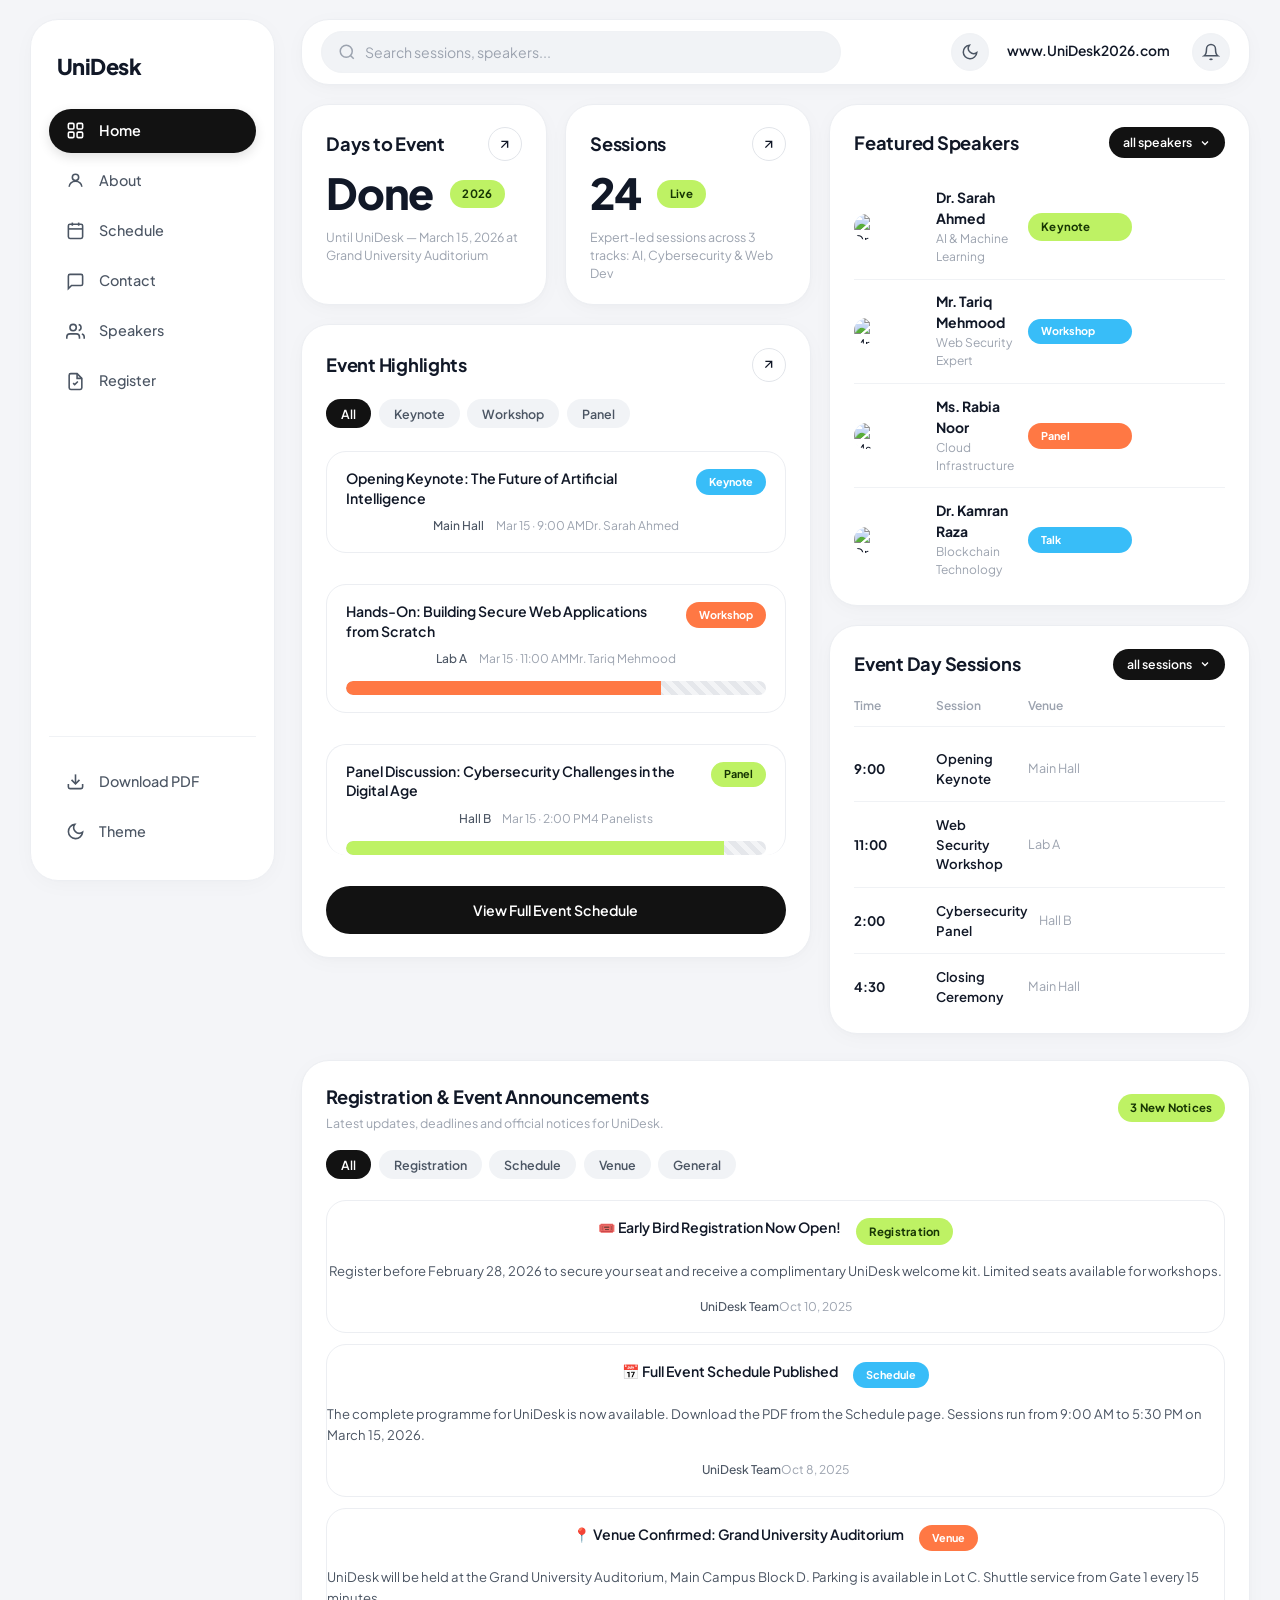
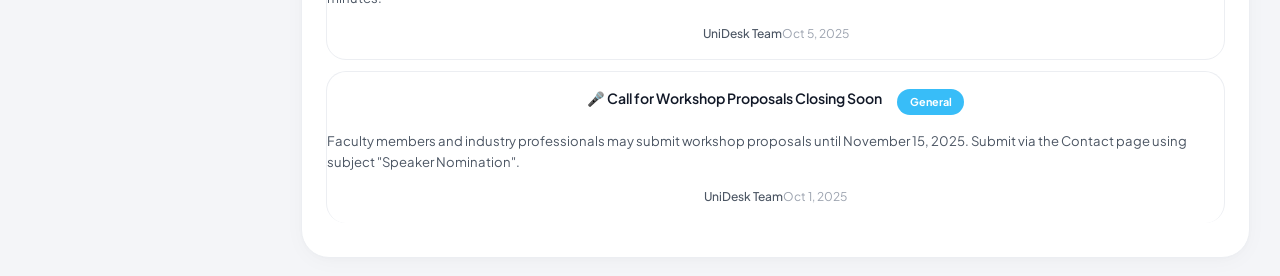
==== commit cacdd5e0: "third commit" ====
--- a/index.html
+++ b/index.html
@@ -1,467 +1,430 @@
 <!DOCTYPE html>
-<html lang="en" data-theme="dark">
+<html lang="en" data-theme="light">
 <head>
   <meta charset="UTF-8">
   <meta name="viewport" content="width=device-width, initial-scale=1.0">
-  <title>Student Dashboard | Smart Campus Portal</title>
-  <meta name="description" content="Academic overview, attendance tracking, course progress, timetable preview, and live announcements for university students.">
+  <title>UniDesk | Annual Technology Event</title>
+  <meta name="description" content="UniDesk – The university's premier annual technology event. Explore speakers, schedule, sessions, and register now at www.UniDesk2026.com.">
   <link rel="stylesheet" href="./css/style.css">
 </head>
 <body>
 
-  <!-- Top Portal Header (Full Width) -->
-  <header class="portal-header">
-    <div class="container header-inner">
-      <div class="brand-wrapper">
-        <a href="index.html" style="display: flex; align-items: center; gap: 0.85rem;" aria-label="Smart Campus Portal Home">
-          <div class="brand-crest">SC</div>
-          <div class="brand-text">
-            <span class="brand-title">SMART CAMPUS</span>
-            <span class="brand-subtitle">University Academic Portal</span>
+  <!-- Main Application Layout Shell -->
+  <div class="app-layout">
+
+    <!-- 1. Left Sidebar Navigation -->
+    <aside class="app-sidebar" id="appSidebar">
+      <div>
+        <a href="index.html" class="sidebar-brand">
+          <span class="sidebar-brand-name">UniDesk</span>
+        </a>
+
+        <ul class="sidebar-nav">
+          <li>
+            <a href="index.html" class="sidebar-link active">
+              <svg xmlns="http://www.w3.org/2000/svg" viewBox="0 0 24 24" fill="none" stroke="currentColor">
+                <rect x="3" y="3" width="7" height="7" rx="1.5"></rect>
+                <rect x="14" y="3" width="7" height="7" rx="1.5"></rect>
+                <rect x="14" y="14" width="7" height="7" rx="1.5"></rect>
+                <rect x="3" y="14" width="7" height="7" rx="1.5"></rect>
+              </svg>
+              <span>Home</span>
+            </a>
+          </li>
+          <li>
+            <a href="about.html" class="sidebar-link">
+              <svg xmlns="http://www.w3.org/2000/svg" viewBox="0 0 24 24" fill="none" stroke="currentColor">
+                <circle cx="12" cy="8" r="4"></circle>
+                <path d="M4 20c0-4 3.6-7 8-7s8 3 8 7"></path>
+              </svg>
+              <span>About</span>
+            </a>
+          </li>
+          <li>
+            <a href="schedule.html" class="sidebar-link">
+              <svg xmlns="http://www.w3.org/2000/svg" viewBox="0 0 24 24" fill="none" stroke="currentColor">
+                <rect x="3" y="4" width="18" height="18" rx="2" ry="2"></rect>
+                <line x1="16" y1="2" x2="16" y2="6"></line>
+                <line x1="8" y1="2" x2="8" y2="6"></line>
+                <line x1="3" y1="10" x2="21" y2="10"></line>
+              </svg>
+              <span>Schedule</span>
+            </a>
+          </li>
+          <li>
+            <a href="contact.html" class="sidebar-link">
+              <svg xmlns="http://www.w3.org/2000/svg" viewBox="0 0 24 24" fill="none" stroke="currentColor">
+                <path d="M21 15a2 2 0 0 1-2 2H7l-4 4V5a2 2 0 0 1 2-2h14a2 2 0 0 1 2 2z"></path>
+              </svg>
+              <span>Contact</span>
+            </a>
+          </li>
+          <li>
+            <a href="#speakersSection" class="sidebar-link">
+              <svg xmlns="http://www.w3.org/2000/svg" viewBox="0 0 24 24" fill="none" stroke="currentColor">
+                <path d="M17 21v-2a4 4 0 0 0-4-4H5a4 4 0 0 0-4 4v2"></path>
+                <circle cx="9" cy="7" r="4"></circle>
+                <path d="M23 21v-2a4 4 0 0 0-3-3.87"></path>
+                <path d="M16 3.13a4 4 0 0 1 0 7.75"></path>
+              </svg>
+              <span>Speakers</span>
+            </a>
+          </li>
+          <li>
+            <a href="#registrationSection" class="sidebar-link">
+              <svg xmlns="http://www.w3.org/2000/svg" viewBox="0 0 24 24" fill="none" stroke="currentColor">
+                <path d="M14 2H6a2 2 0 0 0-2 2v16a2 2 0 0 0 2 2h12a2 2 0 0 0 2-2V8z"></path>
+                <polyline points="14 2 14 8 20 8"></polyline>
+                <path d="M9 14l2 2 4-4"></path>
+              </svg>
+              <span>Register</span>
+            </a>
+          </li>
+        </ul>
+      </div>
+
+      <!-- Bottom Settings & Logout -->
+      <ul class="sidebar-bottom">
+        <li>
+          <a href="#" class="sidebar-link" onclick="downloadSchedule(event)">
+            <svg xmlns="http://www.w3.org/2000/svg" viewBox="0 0 24 24" fill="none" stroke="currentColor">
+              <path d="M21 15v4a2 2 0 0 1-2 2H5a2 2 0 0 1-2-2v-4"></path>
+              <polyline points="7 10 12 15 17 10"></polyline>
+              <line x1="12" y1="15" x2="12" y2="3"></line>
+            </svg>
+            <span>Download PDF</span>
+          </a>
+        </li>
+        <li>
+          <a href="javascript:void(0)" class="sidebar-link" onclick="toggleTheme()">
+            <svg xmlns="http://www.w3.org/2000/svg" viewBox="0 0 24 24" fill="none" stroke="currentColor">
+              <path d="M21 12.79A9 9 0 1 1 11.21 3 7 7 0 0 0 21 12.79z"></path>
+            </svg>
+            <span>Theme</span>
+          </a>
+        </li>
+      </ul>
+    </aside>
+
+    <!-- 2. Main Content Workspace -->
+    <main class="app-main">
+
+      <!-- Top Bar -->
+      <header class="top-bar">
+        <button type="button" class="mobile-nav-toggle" id="mobileNavToggle" aria-label="Toggle navigation menu">
+          <svg xmlns="http://www.w3.org/2000/svg" width="20" height="20" viewBox="0 0 24 24" fill="none" stroke="currentColor" stroke-width="2">
+            <line x1="3" y1="12" x2="21" y2="12"></line>
+            <line x1="3" y1="6" x2="21" y2="6"></line>
+            <line x1="3" y1="18" x2="21" y2="18"></line>
+          </svg>
+        </button>
+
+        <!-- Search Bar -->
+        <div class="search-form">
+          <svg class="search-icon" xmlns="http://www.w3.org/2000/svg" viewBox="0 0 24 24" fill="none" stroke="currentColor" stroke-width="2">
+            <circle cx="11" cy="11" r="8"></circle>
+            <line x1="21" y1="21" x2="16.65" y2="16.65"></line>
+          </svg>
+          <input type="text" class="search-input" id="globalSearchInput" placeholder="Search sessions, speakers..." aria-label="Search event">
+        </div>
+
+        <!-- Right Actions -->
+        <div class="top-bar-actions">
+          <button type="button" class="icon-btn theme-toggle-btn" id="themeToggleBtn" aria-label="Toggle dark/light mode">
+            <svg xmlns="http://www.w3.org/2000/svg" viewBox="0 0 24 24" fill="none" stroke="currentColor" stroke-width="2">
+              <path d="M21 12.79A9 9 0 1 1 11.21 3 7 7 0 0 0 21 12.79z"></path>
+            </svg>
+          </button>
+
+          <a href="contact.html" class="user-profile-btn" title="Contact Us">
+            <span class="user-name">www.UniDesk2026.com</span>
+          </a>
+
+          <button type="button" class="icon-btn" aria-label="Notifications" onclick="showNotificationAlert()">
+            <svg xmlns="http://www.w3.org/2000/svg" viewBox="0 0 24 24" fill="none" stroke="currentColor" stroke-width="2">
+              <path d="M18 8A6 6 0 0 0 6 8c0 7-3 9-3 9h18s-3-2-3-9"></path>
+              <path d="M13.73 21a2 2 0 0 1-3.46 0"></path>
+            </svg>
+          </button>
+        </div>
+      </header>
+
+      <!-- 3. Dashboard Two-Column Grid (Event Info) -->
+      <section class="dashboard-grid">
+
+        <!-- Left Column: Event Stats & Highlights -->
+        <div class="dash-left-col">
+
+          <!-- Top Row: Stats Cards -->
+          <div class="metrics-row">
+
+            <!-- Card 1: Days to Event -->
+            <div class="ui-card metric-card">
+              <div class="card-header-flex">
+                <h2 class="card-title">Days to Event</h2>
+                <button type="button" class="btn-round-action" aria-label="Event date details" onclick="showMetricDetail('Event Date', 'UniDesk is on March 15, 2026. Mark your calendar!')">
+                  <svg xmlns="http://www.w3.org/2000/svg" viewBox="0 0 24 24" fill="none" stroke="currentColor">
+                    <line x1="7" y1="17" x2="17" y2="7"></line>
+                    <polyline points="7 7 17 7 17 17"></polyline>
+                  </svg>
+                </button>
+              </div>
+              <div class="metric-main">
+                <span class="metric-number">152</span>
+                <span class="badge-lime-high">2026</span>
+              </div>
+              <p class="metric-desc">Until UniDesk — March 15, 2026 at Grand University Auditorium</p>
+            </div>
+
+            <!-- Card 2: Sessions -->
+            <div class="ui-card metric-card">
+              <div class="card-header-flex">
+                <h2 class="card-title">Sessions</h2>
+                <button type="button" class="btn-round-action" aria-label="Session count details" onclick="showMetricDetail('Sessions', '24 expert-led sessions across 3 tracks: AI, Cybersecurity, and Web Development.')">
+                  <svg xmlns="http://www.w3.org/2000/svg" viewBox="0 0 24 24" fill="none" stroke="currentColor">
+                    <line x1="7" y1="17" x2="17" y2="7"></line>
+                    <polyline points="7 7 17 7 17 17"></polyline>
+                  </svg>
+                </button>
+              </div>
+              <div class="metric-main">
+                <span class="metric-number">24</span>
+                <span class="badge-lime-high">Live</span>
+              </div>
+              <p class="metric-desc">Expert-led sessions across 3 tracks: AI, Cybersecurity & Web Dev</p>
+            </div>
+
           </div>
-        </a>
-      </div>
-
-      <!-- Desktop Navigation Links -->
-      <nav class="portal-nav" aria-label="Primary Navigation">
-        <a href="index.html" class="nav-link active">
-          <svg xmlns="http://www.w3.org/2000/svg" viewBox="0 0 24 24" fill="none" stroke="currentColor"><rect x="3" y="3" width="7" height="9"></rect><rect x="14" y="3" width="7" height="5"></rect><rect x="14" y="12" width="7" height="9"></rect><rect x="3" y="16" width="7" height="5"></rect></svg>
-          Dashboard
-        </a>
-        <a href="courses.html" class="nav-link">
-          <svg xmlns="http://www.w3.org/2000/svg" viewBox="0 0 24 24" fill="none" stroke="currentColor"><path d="M4 19.5A2.5 2.5 0 0 1 6.5 17H20"></path><path d="M6.5 2H20v20H6.5A2.5 2.5 0 0 1 4 19.5v-15A2.5 2.5 0 0 1 6.5 2z"></path></svg>
-          Courses
-        </a>
-        <a href="schedule.html" class="nav-link">
-          <svg xmlns="http://www.w3.org/2000/svg" viewBox="0 0 24 24" fill="none" stroke="currentColor"><rect x="3" y="4" width="18" height="18" rx="2" ry="2"></rect><line x1="16" y1="2" x2="16" y2="6"></line><line x1="8" y1="2" x2="8" y2="6"></line><line x1="3" y1="10" x2="21" y2="10"></line></svg>
-          Schedule
-        </a>
-        <a href="tasks.html" class="nav-link">
-          <svg xmlns="http://www.w3.org/2000/svg" viewBox="0 0 24 24" fill="none" stroke="currentColor"><path d="M9 11l3 3L22 4"></path><path d="M21 12v7a2 2 0 0 1-2 2H5a2 2 0 0 1-2-2V5a2 2 0 0 1 2-2h11"></path></svg>
-          Tasks
-        </a>
-        <a href="profile.html" class="nav-link">
-          <svg xmlns="http://www.w3.org/2000/svg" viewBox="0 0 24 24" fill="none" stroke="currentColor"><path d="M20 21v-2a4 4 0 0 0-4-4H8a4 4 0 0 0-4 4v2"></path><circle cx="12" cy="7" r="4"></circle></svg>
-          Profile
-        </a>
-      </nav>
-
-      <!-- Header Controls: Theme Switcher & Student Pill -->
-      <div class="header-actions">
-        <!-- Live Term Pill -->
-        <span class="badge badge-default" style="display: none; @media(min-width: 1024px){display: inline-flex;}">
-          Fall 2026 Term
-        </span>
-
-        <button type="button" class="theme-toggle-btn" id="themeToggleBtn" aria-label="Toggle dark/light mode">
-          <svg xmlns="http://www.w3.org/2000/svg" viewBox="0 0 24 24" fill="none" stroke="currentColor" stroke-width="2"><circle cx="12" cy="12" r="5"></circle><line x1="12" y1="1" x2="12" y2="3"></line><line x1="12" y1="21" x2="12" y2="23"></line><line x1="4.22" y1="4.22" x2="5.64" y2="5.64"></line><line x1="18.36" y1="18.36" x2="19.78" y2="19.78"></line><line x1="1" y1="12" x2="3" y2="12"></line><line x1="21" y1="12" x2="23" y2="12"></line><line x1="4.22" y1="19.78" x2="5.64" y2="18.36"></line><line x1="18.36" y1="5.64" x2="19.78" y2="4.22"></line></svg>
-        </button>
-
-        <a href="profile.html" class="student-nav-pill" title="View Profile">
-          <div class="student-avatar" id="headerAvatar">AU</div>
-          <div class="student-nav-meta">
-            <span class="student-nav-name" id="headerStudentName">Ali Usman</span>
-            <span class="student-nav-id" id="headerStudentReg">FA24-BCS-042</span>
+
+          <!-- Card 3: Event Highlights -->
+          <div class="ui-card">
+            <div class="card-header-flex">
+              <h2 class="card-title">Event Highlights</h2>
+              <a href="schedule.html" class="btn-round-action btn-plus-action" aria-label="View full schedule">
+                <svg xmlns="http://www.w3.org/2000/svg" viewBox="0 0 24 24" fill="none" stroke="currentColor">
+                  <line x1="7" y1="17" x2="17" y2="7"></line>
+                  <polyline points="7 7 17 7 17 17"></polyline>
+                </svg>
+              </a>
+            </div>
+
+            <!-- Filter Tabs -->
+            <div class="tasks-filter-pills" role="tablist">
+              <button type="button" class="pill-tab active" data-highlight-filter="all">All</button>
+              <button type="button" class="pill-tab" data-highlight-filter="keynote">Keynote</button>
+              <button type="button" class="pill-tab" data-highlight-filter="workshop">Workshop</button>
+              <button type="button" class="pill-tab" data-highlight-filter="panel">Panel</button>
+            </div>
+
+            <!-- Highlight Items -->
+            <div class="task-items-list" id="highlightsList">
+
+              <!-- Highlight 1 -->
+              <div class="task-item" data-type="keynote">
+                <div class="task-item-top">
+                  <h3 class="task-title">Opening Keynote: The Future of Artificial Intelligence</h3>
+                  <span class="badge-todo">Keynote</span>
+                </div>
+                <div class="task-meta-row">
+                  <div class="task-meta-left">
+                    <span class="task-subject">Main Hall</span>
+                    <span>Mar 15 · 9:00 AM</span>
+                  </div>
+                  <span class="task-comments">Dr. Sarah Ahmed</span>
+                </div>
+              </div>
+
+              <!-- Highlight 2 -->
+              <div class="task-item" data-type="workshop">
+                <div class="task-item-top">
+                  <h3 class="task-title">Hands-On: Building Secure Web Applications from Scratch</h3>
+                  <span class="badge-in-progress">Workshop</span>
+                </div>
+                <div class="task-meta-row">
+                  <div class="task-meta-left">
+                    <span class="task-subject">Lab A</span>
+                    <span>Mar 15 · 11:00 AM</span>
+                  </div>
+                  <span class="task-comments">Mr. Tariq Mehmood</span>
+                </div>
+                <div class="progress-striped-container" title="Seats filled: 75%">
+                  <div class="progress-striped-fill fill-orange" style="width: 75%;"></div>
+                </div>
+              </div>
+
+              <!-- Highlight 3 -->
+              <div class="task-item" data-type="panel">
+                <div class="task-item-top">
+                  <h3 class="task-title">Panel Discussion: Cybersecurity Challenges in the Digital Age</h3>
+                  <span class="badge-done">Panel</span>
+                </div>
+                <div class="task-meta-row">
+                  <div class="task-meta-left">
+                    <span class="task-subject">Hall B</span>
+                    <span>Mar 15 · 2:00 PM</span>
+                  </div>
+                  <span class="task-comments">4 Panelists</span>
+                </div>
+                <div class="progress-striped-container" title="Seats filled: 90%">
+                  <div class="progress-striped-fill fill-lime" style="width: 90%;"></div>
+                </div>
+              </div>
+
+            </div>
+
+            <!-- View Full Schedule Button -->
+            <a href="schedule.html" class="btn-view-all-black">View Full Event Schedule</a>
           </div>
-        </a>
-
-        <!-- Mobile Menu Toggle -->
-        <button type="button" class="mobile-menu-btn" id="mobileMenuBtn" aria-label="Toggle mobile menu" aria-expanded="false">
-          <svg xmlns="http://www.w3.org/2000/svg" viewBox="0 0 24 24" fill="none" stroke="currentColor" stroke-width="2"><line x1="3" y1="12" x2="21" y2="12"></line><line x1="3" y1="6" x2="21" y2="6"></line><line x1="3" y1="18" x2="21" y2="18"></line></svg>
+
+        </div>
+
+        <!-- Right Column: Speakers & Upcoming Sessions -->
+        <div class="dash-right-col">
+
+          <!-- Card 4: Featured Speakers -->
+          <div class="ui-card" id="speakersSection">
+            <div class="card-header-flex">
+              <h2 class="card-title">Featured Speakers</h2>
+              <a href="about.html" class="btn-dropdown-pill">
+                <span>all speakers</span>
+                <svg xmlns="http://www.w3.org/2000/svg" viewBox="0 0 24 24" fill="none" stroke="currentColor">
+                  <polyline points="6 9 12 15 18 9"></polyline>
+                </svg>
+              </a>
+            </div>
+
+            <!-- Speaker Rows -->
+            <div class="schedule-rows-list">
+
+              <div class="schedule-row">
+                <img class="teacher-avatar-sm" src="https://images.unsplash.com/photo-1573496359142-b8d87734a5a2?w=120&auto=format&fit=crop&q=80" alt="Dr. Sarah Ahmed">
+                <div style="flex:1;">
+                  <div style="font-weight:700;font-size:0.93rem;">Dr. Sarah Ahmed</div>
+                  <div style="font-size:0.8rem;color:var(--text-muted);">AI & Machine Learning</div>
+                </div>
+                <span class="badge-lime-high">Keynote</span>
+              </div>
+
+              <div class="schedule-row">
+                <img class="teacher-avatar-sm" src="https://images.unsplash.com/photo-1507003211169-0a1dd7228f2d?w=120&auto=format&fit=crop&q=80" alt="Mr. Tariq Mehmood">
+                <div style="flex:1;">
+                  <div style="font-weight:700;font-size:0.93rem;">Mr. Tariq Mehmood</div>
+                  <div style="font-size:0.8rem;color:var(--text-muted);">Web Security Expert</div>
+                </div>
+                <span class="badge-todo">Workshop</span>
+              </div>
+
+              <div class="schedule-row">
+                <img class="teacher-avatar-sm" src="https://images.unsplash.com/photo-1580489944761-15a19d654956?w=120&auto=format&fit=crop&q=80" alt="Ms. Rabia Noor">
+                <div style="flex:1;">
+                  <div style="font-weight:700;font-size:0.93rem;">Ms. Rabia Noor</div>
+                  <div style="font-size:0.8rem;color:var(--text-muted);">Cloud Infrastructure</div>
+                </div>
+                <span class="badge-in-progress">Panel</span>
+              </div>
+
+              <div class="schedule-row">
+                <img class="teacher-avatar-sm" src="https://images.unsplash.com/photo-1500648767791-00dcc994a43e?w=120&auto=format&fit=crop&q=80" alt="Dr. Kamran Raza">
+                <div style="flex:1;">
+                  <div style="font-weight:700;font-size:0.93rem;">Dr. Kamran Raza</div>
+                  <div style="font-size:0.8rem;color:var(--text-muted);">Blockchain Technology</div>
+                </div>
+                <span class="badge-todo">Talk</span>
+              </div>
+
+            </div>
+          </div>
+
+          <!-- Card 5: Today's Quick Schedule -->
+          <div class="ui-card">
+            <div class="card-header-flex">
+              <h2 class="card-title">Event Day Sessions</h2>
+              <a href="schedule.html" class="btn-dropdown-pill">
+                <span>all sessions</span>
+                <svg xmlns="http://www.w3.org/2000/svg" viewBox="0 0 24 24" fill="none" stroke="currentColor">
+                  <polyline points="6 9 12 15 18 9"></polyline>
+                </svg>
+              </a>
+            </div>
+
+            <div class="schedule-table-header">
+              <span>Time</span>
+              <span>Session</span>
+              <span>Venue</span>
+            </div>
+
+            <div class="schedule-rows-list">
+              <div class="schedule-row">
+                <span class="sched-time">9:00</span>
+                <span class="sched-lesson">Opening Keynote</span>
+                <span class="sched-location badge-room">Main Hall</span>
+              </div>
+              <div class="schedule-row">
+                <span class="sched-time">11:00</span>
+                <span class="sched-lesson">Web Security Workshop</span>
+                <span class="sched-location badge-room">Lab A</span>
+              </div>
+              <div class="schedule-row">
+                <span class="sched-time">2:00</span>
+                <span class="sched-lesson">Cybersecurity Panel</span>
+                <span class="sched-location badge-room">Hall B</span>
+              </div>
+              <div class="schedule-row">
+                <span class="sched-time">4:30</span>
+                <span class="sched-lesson">Closing Ceremony</span>
+                <span class="sched-location badge-room">Main Hall</span>
+              </div>
+            </div>
+          </div>
+
+        </div>
+
+      </section>
+
+      <!-- 4. Registration & Announcements Section -->
+      <section class="ui-card" id="registrationSection" style="margin-top: 0.5rem;">
+        <div class="card-header-flex">
+          <div>
+            <h2 class="card-title">Registration & Event Announcements</h2>
+            <p style="font-size: 0.83rem; color: var(--text-muted); margin-top: 0.2rem;">Latest updates, deadlines and official notices for UniDesk.</p>
+          </div>
+          <span class="badge-lime-high">3 New Notices</span>
+        </div>
+
+        <div class="tasks-filter-pills" style="margin-bottom: 1.25rem;">
+          <button type="button" class="pill-tab announcement-filter-tab active" data-category="All">All</button>
+          <button type="button" class="pill-tab announcement-filter-tab" data-category="Registration">Registration</button>
+          <button type="button" class="pill-tab announcement-filter-tab" data-category="Schedule">Schedule</button>
+          <button type="button" class="pill-tab announcement-filter-tab" data-category="Venue">Venue</button>
+          <button type="button" class="pill-tab announcement-filter-tab" data-category="General">General</button>
+        </div>
+
+        <div id="announcementsContainer">
+          <!-- Rendered by script.js -->
+        </div>
+      </section>
+
+    </main>
+
+  </div>
+
+  <!-- Info Modal -->
+  <div class="modal-overlay" id="infoModal">
+    <div class="modal-container">
+      <div class="card-header-flex">
+        <h3 class="card-title" id="infoModalTitle">Details</h3>
+        <button type="button" class="btn-round-action" id="closeInfoModal" aria-label="Close modal">
+          <svg xmlns="http://www.w3.org/2000/svg" viewBox="0 0 24 24" fill="none" stroke="currentColor">
+            <line x1="18" y1="6" x2="6" y2="18"></line>
+            <line x1="6" y1="6" x2="18" y2="18"></line>
+          </svg>
         </button>
       </div>
-    </div>
-  </header>
-
-  <!-- Mobile Drawer Menu -->
-  <div class="mobile-drawer" id="mobileDrawer">
-    <div class="mobile-drawer-content">
-      <div style="display: flex; align-items: center; gap: 0.75rem; padding-bottom: 0.75rem; border-bottom: 1px solid var(--border-color);">
-        <div class="student-avatar">AU</div>
-        <div>
-          <div class="student-nav-name" style="font-size: 0.95rem;">Ali Usman</div>
-          <div class="student-nav-id">FA24-BCS-042 • Computer Science</div>
-        </div>
-      </div>
-      <a href="index.html" class="nav-link active">Dashboard</a>
-      <a href="courses.html" class="nav-link">Courses</a>
-      <a href="schedule.html" class="nav-link">Schedule</a>
-      <a href="tasks.html" class="nav-link">Tasks</a>
-      <a href="profile.html" class="nav-link">Profile</a>
+      <p id="infoModalBody" style="color:var(--text-secondary);line-height:1.6;"></p>
     </div>
   </div>
 
-  <!-- Main Full-Width Content -->
-  <main class="main-content">
-    <div class="container">
-      
-      <!-- 1. Full-Width Well-Structured Command Center Hero Banner -->
-      <section class="hero-banner" aria-label="Student Welcome Banner">
-        <div class="hero-content">
-          <h1 class="hero-title">Welcome back, <span id="dashboardStudentGreeting">Ali Usman</span></h1>
-          <p class="hero-desc" id="dashboardStudentDept">
-            Department of Computer Science • 5th Semester • Section BCS-5A
-          </p>
-          <div class="header-badges">
-            <span class="badge badge-primary">Term: Fall 2026</span>
-            <span class="badge badge-success">Dean's Honor Roll</span>
-            <span class="badge badge-default">CGPA: 3.78 / 4.00</span>
-            <span class="badge badge-info">18 Credit Hours Enrolled</span>
-          </div>
-        </div>
-
-        <div class="hero-actions">
-          <a href="tasks.html" class="btn btn-primary btn-sm">
-            <svg xmlns="http://www.w3.org/2000/svg" width="16" height="16" viewBox="0 0 24 24" fill="none" stroke="currentColor" stroke-width="2"><line x1="12" y1="5" x2="12" y2="19"></line><line x1="5" y1="12" x2="19" y2="12"></line></svg>
-            + Add Task
-          </a>
-          <a href="schedule.html" class="btn btn-secondary btn-sm">
-            <svg xmlns="http://www.w3.org/2000/svg" width="16" height="16" viewBox="0 0 24 24" fill="none" stroke="currentColor" stroke-width="2"><rect x="3" y="4" width="18" height="18" rx="2" ry="2"></rect><line x1="16" y1="2" x2="16" y2="6"></line><line x1="8" y1="2" x2="8" y2="6"></line><line x1="3" y1="10" x2="21" y2="10"></line></svg>
-            Class Schedule
-          </a>
-          <a href="courses.html" class="btn btn-secondary btn-sm">
-            <svg xmlns="http://www.w3.org/2000/svg" width="16" height="16" viewBox="0 0 24 24" fill="none" stroke="currentColor" stroke-width="2"><path d="M4 19.5A2.5 2.5 0 0 1 6.5 17H20"></path><path d="M6.5 2H20v20H6.5A2.5 2.5 0 0 1 4 19.5v-15A2.5 2.5 0 0 1 6.5 2z"></path></svg>
-            Course Catalog
-          </a>
-        </div>
-      </section>
-
-      <!-- 2. Four Balanced Full-Width Metric Cards -->
-      <section class="metrics-grid" aria-label="Student Academic Metrics">
-        
-        <!-- Metric 1: Registered Courses -->
-        <div class="metric-card">
-          <div class="metric-header">
-            <span class="metric-label">Registered Courses</span>
-            <div class="metric-icon-wrap" aria-hidden="true">
-              <svg xmlns="http://www.w3.org/2000/svg" viewBox="0 0 24 24" fill="none" stroke="currentColor" stroke-width="2"><path d="M4 19.5A2.5 2.5 0 0 1 6.5 17H20"></path><path d="M6.5 2H20v20H6.5A2.5 2.5 0 0 1 4 19.5v-15A2.5 2.5 0 0 1 6.5 2z"></path></svg>
-            </div>
-          </div>
-          <div class="metric-value">6 Active</div>
-          <div class="metric-caption">
-            <span>18 Credit Hours (4 Theory + 2 Labs)</span>
-          </div>
-        </div>
-
-        <!-- Metric 2: Completed Courses -->
-        <div class="metric-card">
-          <div class="metric-header">
-            <span class="metric-label">Completed Courses</span>
-            <div class="metric-icon-wrap" aria-hidden="true">
-              <svg xmlns="http://www.w3.org/2000/svg" viewBox="0 0 24 24" fill="none" stroke="currentColor" stroke-width="2"><polyline points="20 6 9 17 4 12"></polyline></svg>
-            </div>
-          </div>
-          <div class="metric-value">24 Passed</div>
-          <div class="metric-caption">
-            <span>76 of 134 Credits Earned (56.7%)</span>
-          </div>
-        </div>
-
-        <!-- Metric 3: Current Semester -->
-        <div class="metric-card">
-          <div class="metric-header">
-            <span class="metric-label">Current Semester</span>
-            <div class="metric-icon-wrap" aria-hidden="true">
-              <svg xmlns="http://www.w3.org/2000/svg" viewBox="0 0 24 24" fill="none" stroke="currentColor" stroke-width="2"><rect x="3" y="4" width="18" height="18" rx="2" ry="2"></rect><line x1="16" y1="2" x2="16" y2="6"></line><line x1="8" y1="2" x2="8" y2="6"></line><line x1="3" y1="10" x2="21" y2="10"></line></svg>
-            </div>
-          </div>
-          <div class="metric-value">Semester 5</div>
-          <div class="metric-caption">
-            <span>Junior Year (Term 5 of 8)</span>
-          </div>
-        </div>
-
-        <!-- Metric 4: Attendance Percentage -->
-        <div class="metric-card">
-          <div class="metric-header">
-            <span class="metric-label">Overall Attendance</span>
-            <div class="metric-icon-wrap" aria-hidden="true">
-              <svg xmlns="http://www.w3.org/2000/svg" viewBox="0 0 24 24" fill="none" stroke="currentColor" stroke-width="2"><path d="M22 11.08V12a10 10 0 1 1-5.93-9.14"></path><polyline points="22 4 12 14.01 9 11.01"></polyline></svg>
-            </div>
-          </div>
-          <div class="metric-value">88.5%</div>
-          <div class="metric-caption" style="color: var(--success); font-weight: 600;">
-            <span>+13.5% Above 75% Exam Threshold</span>
-          </div>
-        </div>
-
-      </section>
-
-      <!-- 3. Well-Structured 2-Column Main Layout Grid -->
-      <div class="dashboard-main-grid">
-        
-        <!-- Left Column: Academic Progress, Today's Timetable, Announcements (68% width) -->
-        <div class="dashboard-left-col">
-          
-          <!-- Section 1: Dual Progress Visualizer -->
-          <div class="card">
-            <div class="card-header">
-              <div>
-                <h2 class="card-title">Academic & Attendance Performance</h2>
-                <p style="font-size: 0.85rem; color: var(--text-muted); margin-top: 0.2rem;">Real-time eligibility tracking for examinations and degree progression.</p>
-              </div>
-              <span class="badge badge-success">Good Academic Standing</span>
-            </div>
-
-            <div style="display: grid; grid-template-columns: repeat(auto-fit, minmax(280px, 1fr)); gap: 1.5rem;">
-              
-              <!-- Attendance Progress -->
-              <div style="background-color: var(--bg-surface-alt); padding: 1.25rem; border-radius: var(--radius-md); border: 1px solid var(--border-color);">
-                <div class="progress-container" style="margin-bottom: 1rem;">
-                  <div class="progress-header">
-                    <span>Overall Attendance Rate</span>
-                    <span class="progress-val-text" style="color: var(--success);">88.5%</span>
-                  </div>
-                  <div class="progress-track" aria-label="Attendance 88.5%">
-                    <div class="progress-fill fill-success" data-percent="88.5" style="width: 88.5%;"></div>
-                  </div>
-                </div>
-
-                <div style="display: grid; grid-template-columns: 1fr 1fr; gap: 0.75rem; font-size: 0.82rem;">
-                  <div>
-                    <span style="color: var(--text-muted); font-size: 0.72rem; text-transform: uppercase; font-weight: 600;">Lecture Sessions</span>
-                    <div style="font-weight: 700; font-size: 1.1rem; color: var(--text-primary);">91.2%</div>
-                    <span style="color: var(--text-secondary); font-size: 0.75rem;">42 of 46 attended</span>
-                  </div>
-                  <div>
-                    <span style="color: var(--text-muted); font-size: 0.72rem; text-transform: uppercase; font-weight: 600;">Practical Labs</span>
-                    <div style="font-weight: 700; font-size: 1.1rem; color: var(--text-primary);">85.7%</div>
-                    <span style="color: var(--text-secondary); font-size: 0.75rem;">18 of 21 attended</span>
-                  </div>
-                </div>
-              </div>
-
-              <!-- Degree Completion Progress -->
-              <div style="background-color: var(--bg-surface-alt); padding: 1.25rem; border-radius: var(--radius-md); border: 1px solid var(--border-color);">
-                <div class="progress-container" style="margin-bottom: 1rem;">
-                  <div class="progress-header">
-                    <span>Curriculum Degree Completion</span>
-                    <span class="progress-val-text">56.7%</span>
-                  </div>
-                  <div class="progress-track" aria-label="Degree Completion 56.7%">
-                    <div class="progress-fill" data-percent="56.7" style="width: 56.7%;"></div>
-                  </div>
-                </div>
-
-                <div style="display: grid; grid-template-columns: 1fr 1fr; gap: 0.75rem; font-size: 0.82rem;">
-                  <div>
-                    <span style="color: var(--text-muted); font-size: 0.72rem; text-transform: uppercase; font-weight: 600;">Completed Credits</span>
-                    <div style="font-weight: 700; font-size: 1.1rem; color: var(--text-primary);">76 / 134</div>
-                    <span style="color: var(--text-secondary); font-size: 0.75rem;">24 courses passed</span>
-                  </div>
-                  <div>
-                    <span style="color: var(--text-muted); font-size: 0.72rem; text-transform: uppercase; font-weight: 600;">Remaining Credits</span>
-                    <div style="font-weight: 700; font-size: 1.1rem; color: var(--accent-primary);">58 Credits</div>
-                    <span style="color: var(--text-secondary); font-size: 0.75rem;">3 terms remaining</span>
-                  </div>
-                </div>
-              </div>
-
-            </div>
-          </div>
-
-          <!-- Section 2: Today's Class Schedule Preview -->
-          <div class="card">
-            <div class="card-header">
-              <div>
-                <h2 class="card-title">Today's Class Schedule</h2>
-                <p style="font-size: 0.85rem; color: var(--text-muted); margin-top: 0.2rem;">Live agenda preview for enrolled lectures and lab allocations.</p>
-              </div>
-              <a href="schedule.html" class="btn btn-secondary btn-sm">Full Timetable &rarr;</a>
-            </div>
-
-            <div style="display: flex; flex-direction: column; gap: 0.85rem;">
-              
-              <!-- Session 1 -->
-              <div style="display: flex; align-items: center; justify-content: space-between; padding: 0.9rem 1.1rem; background-color: var(--bg-surface-alt); border-radius: var(--radius-md); border-left: 4px solid var(--accent-primary); gap: 1rem;">
-                <div style="display: flex; align-items: center; gap: 1.25rem;">
-                  <div style="font-family: var(--font-display); font-weight: 800; font-size: 0.88rem; color: var(--text-primary); white-space: nowrap;">
-                    08:30 AM - 10:00 AM
-                  </div>
-                  <div>
-                    <div style="font-family: var(--font-display); font-weight: 700; font-size: 0.98rem; color: var(--text-primary);">
-                      CS-301: Data Structures & Algorithms
-                    </div>
-                    <div style="font-size: 0.8rem; color: var(--text-secondary);">
-                      Prof. Dr. Tariq Mahmood • Section BCS-5A
-                    </div>
-                  </div>
-                </div>
-                <div style="display: flex; align-items: center; gap: 0.5rem; flex-shrink: 0;">
-                  <span class="badge badge-primary">Lecture</span>
-                  <span class="schedule-room-badge">CS-Lab 2 (Block C)</span>
-                </div>
-              </div>
-
-              <!-- Session 2 -->
-              <div style="display: flex; align-items: center; justify-content: space-between; padding: 0.9rem 1.1rem; background-color: var(--bg-surface-alt); border-radius: var(--radius-md); border-left: 4px solid var(--accent-primary); gap: 1rem;">
-                <div style="display: flex; align-items: center; gap: 1.25rem;">
-                  <div style="font-family: var(--font-display); font-weight: 800; font-size: 0.88rem; color: var(--text-primary); white-space: nowrap;">
-                    11:30 AM - 01:00 PM
-                  </div>
-                  <div>
-                    <div style="font-family: var(--font-display); font-weight: 700; font-size: 0.98rem; color: var(--text-primary);">
-                      SE-310: Software Engineering & Architecture
-                    </div>
-                    <div style="font-size: 0.8rem; color: var(--text-secondary);">
-                      Assoc. Prof. Michael Chang • Section BCS-5A
-                    </div>
-                  </div>
-                </div>
-                <div style="display: flex; align-items: center; gap: 0.5rem; flex-shrink: 0;">
-                  <span class="badge badge-primary">Lecture</span>
-                  <span class="schedule-room-badge">Room 302 (Eng. Wing)</span>
-                </div>
-              </div>
-
-              <!-- Session 3 -->
-              <div style="display: flex; align-items: center; justify-content: space-between; padding: 0.9rem 1.1rem; background-color: var(--bg-surface-alt); border-radius: var(--radius-md); border-left: 4px solid var(--accent-primary); gap: 1rem;">
-                <div style="display: flex; align-items: center; gap: 1.25rem;">
-                  <div style="font-family: var(--font-display); font-weight: 800; font-size: 0.88rem; color: var(--text-primary); white-space: nowrap;">
-                    02:00 PM - 04:00 PM
-                  </div>
-                  <div>
-                    <div style="font-family: var(--font-display); font-weight: 700; font-size: 0.98rem; color: var(--text-primary);">
-                      CS-301: Data Structures Practical Lab
-                    </div>
-                    <div style="font-size: 0.8rem; color: var(--text-secondary);">
-                      Engr. Hamza Rauf (TA) • Hands-on Coding
-                    </div>
-                  </div>
-                </div>
-                <div style="display: flex; align-items: center; gap: 0.5rem; flex-shrink: 0;">
-                  <span class="badge badge-info">Practical Lab</span>
-                  <span class="schedule-room-badge">CS-Lab 2</span>
-                </div>
-              </div>
-
-            </div>
-          </div>
-
-          <!-- Section 3: Campus Announcements & Categories Filter -->
-          <div class="card" aria-labelledby="announcementsHeading">
-            <div class="card-header" style="flex-wrap: wrap; gap: 0.75rem;">
-              <div>
-                <h2 class="card-title" id="announcementsHeading">Campus Announcements & Notices</h2>
-                <p style="font-size: 0.85rem; color: var(--text-muted); margin-top: 0.2rem;">Official university notifications sorted by academic and administrative departments.</p>
-              </div>
-              
-              <!-- Category Filter Tabs -->
-              <div class="filter-tabs" role="tablist" aria-label="Announcement Categories">
-                <button type="button" class="tab-btn announcement-filter-tab active" data-category="All" role="tab">All</button>
-                <button type="button" class="tab-btn announcement-filter-tab" data-category="Academic" role="tab">Academic</button>
-                <button type="button" class="tab-btn announcement-filter-tab" data-category="Examination" role="tab">Examination</button>
-                <button type="button" class="tab-btn announcement-filter-tab" data-category="Event" role="tab">Event</button>
-                <button type="button" class="tab-btn announcement-filter-tab" data-category="General" role="tab">General</button>
-              </div>
-            </div>
-
-            <div class="announcements-grid" id="announcementsContainer">
-              <!-- Rendered dynamically by main.js -->
-            </div>
-          </div>
-
-        </div>
-
-        <!-- Right Column: Upcoming Tasks, Quick Services, Advisor (32% width) -->
-        <div class="dashboard-right-col">
-          
-          <!-- Upcoming Deadlines & Tasks Preview Card -->
-          <div class="card">
-            <div class="card-header">
-              <div>
-                <h2 class="card-title" style="font-size: 1.05rem;">Upcoming Assignment Deadlines</h2>
-                <p style="font-size: 0.78rem; color: var(--text-muted);">Synced live with Task Manager</p>
-              </div>
-              <a href="tasks.html" class="btn btn-secondary btn-sm">Manage Tasks</a>
-            </div>
-
-            <div id="dashboardTasksList">
-              <!-- Rendered dynamically by main.js from localStorage -->
-            </div>
-          </div>
-
-          <!-- Academic Quick Services -->
-          <div class="card">
-            <div class="card-header">
-              <h2 class="card-title" style="font-size: 1.05rem;">Campus Portal Services</h2>
-              <span class="badge badge-default">Quick Access</span>
-            </div>
-
-            <div class="quick-links-grid">
-              <a href="schedule.html" class="quick-link-item">
-                <span class="quick-link-title">📅 Exam Timetable</span>
-                <span class="quick-link-desc">Fall 2026 Midterms</span>
-              </a>
-              <a href="courses.html" class="quick-link-item">
-                <span class="quick-link-title">📑 Course Syllabus</span>
-                <span class="quick-link-desc">Weekly Lecture Topics</span>
-              </a>
-              <a href="tasks.html" class="quick-link-item">
-                <span class="quick-link-title">📝 Homework & Quizzes</span>
-                <span class="quick-link-desc">Pending Deliverables</span>
-              </a>
-              <a href="profile.html" class="quick-link-item">
-                <span class="quick-link-title">👤 Student Account</span>
-                <span class="quick-link-desc">Registration & Records</span>
-              </a>
-            </div>
-          </div>
-
-          <!-- Academic Advisor Support Card -->
-          <div class="card" style="background: var(--bg-surface-alt); border-color: var(--border-color);">
-            <div style="display: flex; align-items: center; gap: 0.85rem; margin-bottom: 0.85rem;">
-              <div style="width: 44px; height: 44px; border-radius: var(--radius-full); background: var(--accent-gradient); color: white; display: flex; align-items: center; justify-content: center; font-weight: 700; font-size: 1rem;">
-                TM
-              </div>
-              <div>
-                <div style="font-family: var(--font-display); font-weight: 700; font-size: 0.95rem; color: var(--text-primary);">
-                  Prof. Dr. Tariq Mahmood
-                </div>
-                <div style="font-size: 0.78rem; color: var(--text-muted);">
-                  Assigned Academic Advisor
-                </div>
-              </div>
-            </div>
-
-            <div style="font-size: 0.82rem; color: var(--text-secondary); line-height: 1.5; margin-bottom: 1rem;">
-              Department of Computer Science • Office: Block C, Room 204<br>
-              <strong>Advisory Hours:</strong> Wed & Thu (02:00 PM - 04:00 PM)
-            </div>
-
-            <a href="mailto:tariq.mahmood@campus.edu.pk" class="btn btn-secondary btn-sm" style="width: 100%; text-align: center;">
-              Contact Academic Advisor
-            </a>
-          </div>
-
-        </div>
-
-      </div>
-
-    </div>
-  </main>
-
-  <!-- Clean Academic Footer (Full Width) -->
-  <footer class="portal-footer">
-    <div class="container footer-inner">
-      <div>
-        <div style="font-family: var(--font-display); font-weight: 700; color: var(--text-primary); margin-bottom: 0.25rem;">
-          Smart Campus Academic Portal
-        </div>
-        <p style="font-size: 0.8rem; margin: 0;">
-          &copy; 2026 University Registrar & Academic Directorate. All rights reserved.
-        </p>
-      </div>
-      <div class="footer-links">
-        <a href="index.html" class="footer-link">Dashboard</a>
-        <a href="courses.html" class="footer-link">Courses</a>
-        <a href="schedule.html" class="footer-link">Timetable</a>
-        <a href="tasks.html" class="footer-link">Assignments</a>
-        <a href="profile.html" class="footer-link">Student Account</a>
-      </div>
-    </div>
-  </footer>
-
-  <script src="./js/main.js"></script>
+  <!-- Scripts -->
+  <script src="./js/script.js"></script>
 </body>
 </html>
--- a/css/style.css
+++ b/css/style.css
@@ -1,133 +1,109 @@
 /* ==========================================================================
-   SMART CAMPUS STUDENT PORTAL - DESIGN SYSTEM & MASTER STYLESHEET
-   Aesthetic: Ultra-Crisp Modern Academic Portal / Full-Width Expansive Layout
-   Dark Mode: Pure Sleek Obsidian Black (#09090B), Zero Blue Tint
-   Light Mode: Clean Off-White & Crisp Slate (#F8FAFC / #0F172A)
-   Accents: Deep University Crimson / Ruby Accent (#B91C1C / #DC2626)
+   UPGRADELY / SMART CAMPUS PORTAL - MODERN MINIMALIST DESIGN SYSTEM
+   Aesthetic: Ultra-Clean Pill/Card UI matching Reference Design
+   Background: Clean Soft Off-White / Light Gray (Zero Background Gradient)
+   Cards: Crisp White with Ultra-Rounded Radii (24px - 28px)
+   Active States: Deep Solid Black Pills (#121212)
+   Accents: Lime Green (#bef264), Coral Orange (#ff7844), Sky Blue (#38bdf8)
    ========================================================================== */
 
-/* Google Fonts Import */
-@import url('https://fonts.googleapis.com/css2?family=Montserrat:ital,wght@0,300;0,400;0,500;0,600;0,700;1,400&family=Plus+Jakarta+Sans:wght@500;600;700;800&display=swap');
+@import url('https://fonts.googleapis.com/css2?family=Plus+Jakarta+Sans:wght@400;500;600;700;800&family=Inter:wght@400;500;600;700&display=swap');
 
 /* --------------------------------------------------------------------------
-   CSS Custom Properties (Theme Tokens)
+   1. Theme Tokens & Variables
    -------------------------------------------------------------------------- */
 :root {
-  /* Color Palette - Light Mode */
-  --bg-primary: #F8FAFC;
-  --bg-surface: #FFFFFF;
-  --bg-surface-alt: #F1F5F9;
-  --bg-surface-elevated: #FFFFFF;
-
-  --text-primary: #0F172A;       /* Crisp dark slate */
-  --text-secondary: #475569;     /* Readable mid-slate */
-  --text-muted: #64748B;         /* Subtle caption slate */
-  --text-inverse: #FFFFFF;
-
-  --border-color: #E2E8F0;
-  --border-subtle: #F1F5F9;
-  --border-focus: #B91C1C;
-
-  /* Brand Accent: University Crimson */
-  --accent-primary: #B91C1C;
-  --accent-primary-hover: #991B1B;
-  --accent-primary-active: #7F1D1D;
-  --accent-subtle: rgba(185, 28, 28, 0.08);
-  --accent-border: rgba(185, 28, 28, 0.22);
-  --accent-gradient: linear-gradient(135deg, #991B1B 0%, #DC2626 100%);
-
-  /* Semantic Feedback Colors */
-  --success: #059669;
-  --success-bg: #ECFDF5;
-  --success-border: #A7F3D0;
-  --warning: #D97706;
-  --warning-bg: #FFFBEB;
-  --warning-border: #FDE68A;
-  --danger: #DC2626;
-  --danger-bg: #FEF2F2;
-  --danger-border: #FECACA;
-  --info: #2563EB;
-  --info-bg: #EFF6FF;
-  --info-border: #BFDBFE;
-
-  /* Typography */
-  --font-display: 'Plus Jakarta Sans', -apple-system, BlinkMacSystemFont, 'Segoe UI', Roboto, sans-serif;
-  --font-body: 'Montserrat', -apple-system, BlinkMacSystemFont, 'Segoe UI', Roboto, sans-serif;
-
-  /* Elevations & Shadows */
-  --shadow-xs: 0 1px 2px rgba(15, 23, 42, 0.04);
-  --shadow-sm: 0 1px 3px rgba(15, 23, 42, 0.06), 0 1px 2px rgba(15, 23, 42, 0.04);
-  --shadow-md: 0 4px 6px -1px rgba(15, 23, 42, 0.07), 0 2px 4px -2px rgba(15, 23, 42, 0.04);
-  --shadow-lg: 0 10px 15px -3px rgba(15, 23, 42, 0.08), 0 4px 6px -4px rgba(15, 23, 42, 0.04);
-  --shadow-xl: 0 20px 25px -5px rgba(15, 23, 42, 0.1), 0 8px 10px -6px rgba(15, 23, 42, 0.04);
+  /* Surface & Base - Clean Neutral (NO GRADIENT) */
+  --bg-app: #f4f5f8;
+  --bg-card: #ffffff;
+  --bg-card-hover: #fafbfc;
+  --bg-card-subtle: #f8f9fb;
+  --bg-input: #f1f3f6;
+  --bg-sidebar: #ffffff;
+
+  /* Typography Colors */
+  --text-primary: #111827;
+  --text-secondary: #4b5563;
+  --text-muted: #9ca3af;
+  --text-subtle: #cbd5e1;
+  --text-inverse: #ffffff;
+
+  /* Borders & Dividers */
+  --border-light: #f0f2f5;
+  --border-card: #eceef2;
+  --border-strong: #e2e5ea;
+
+  /* Brand & Signature Colors from Design */
+  --color-black: #121212;
+  --color-black-hover: #262626;
+  --color-lime: #bef264;
+  --color-lime-text: #173604;
+  --color-lime-dark: #a3e635;
+  --color-orange: #ff7844;
+  --color-orange-subtle: #fff2ed;
+  --color-blue: #38bdf8;
+  --color-blue-subtle: #f0f9ff;
+  --color-red: #ff5c38;
+  --color-gray-circle: #f1f3f5;
+
+  /* Progress Bar Pattern */
+  --progress-stripe-1: #e5e7eb;
+  --progress-stripe-2: #f3f4f6;
+
+  /* Shadows */
+  --shadow-card: 0 4px 24px -4px rgba(17, 24, 39, 0.04), 0 2px 8px -2px rgba(17, 24, 39, 0.02);
+  --shadow-hover: 0 10px 32px -6px rgba(17, 24, 39, 0.08);
+  --shadow-dropdown: 0 12px 36px -4px rgba(17, 24, 39, 0.12);
 
   /* Radii */
-  --radius-xs: 4px;
-  --radius-sm: 6px;
-  --radius-md: 10px;
-  --radius-lg: 14px;
-  --radius-xl: 20px;
-  --radius-full: 9999px;
-
-  /* Transitions */
-  --transition-fast: 150ms cubic-bezier(0.4, 0, 0.2, 1);
-  --transition-normal: 220ms cubic-bezier(0.4, 0, 0.2, 1);
-  --transition-slow: 350ms cubic-bezier(0.4, 0, 0.2, 1);
-
-  /* Full-Screen Expansive Layout */
-  --container-max: 100%;
-  --header-height: 70px;
+  --radius-card: 28px;
+  --radius-card-sm: 20px;
+  --radius-pill: 9999px;
+  --radius-input: 9999px;
+
+  /* Fonts */
+  --font-main: 'Plus Jakarta Sans', -apple-system, BlinkMacSystemFont, 'Segoe UI', Roboto, sans-serif;
+  --font-mono: ui-monospace, SFMono-Regular, Menlo, Monaco, Consolas, monospace;
+
+  /* Layout dimensions */
+  --sidebar-width: 245px;
+  --topbar-height: 72px;
 }
 
 /* --------------------------------------------------------------------------
-   Dark Mode Theme Overrides
-   Pure Sleek Obsidian Black (#09090B), Zero Blue Tint
+   Dark Mode Theme Overrides (High-Contrast, Pure Obsidian Slate)
    -------------------------------------------------------------------------- */
 [data-theme="dark"] {
-  --bg-primary: #09090B;        /* Pure obsidian black */
-  --bg-surface: #121216;        /* Rich dark card surface */
-  --bg-surface-alt: #18181D;    /* Subtle dark layer */
-  --bg-surface-elevated: #202027;
-
-  --text-primary: #FAFAFA;       /* Crisp bright text */
-  --text-secondary: #A1A1AA;     /* Neutral slate/zinc */
-  --text-muted: #71717A;
-  --text-inverse: #09090B;
-
-  --border-color: #27272A;       /* Pure neutral dark borders (no blue) */
-  --border-subtle: #1C1C20;
-  --border-focus: #EF4444;
-
-  /* Radiant Ruby Crimson for Dark Contrast */
-  --accent-primary: #DC2626;
-  --accent-primary-hover: #EF4444;
-  --accent-primary-active: #B91C1C;
-  --accent-subtle: rgba(220, 38, 38, 0.14);
-  --accent-border: rgba(220, 38, 38, 0.35);
-  --accent-gradient: linear-gradient(135deg, #DC2626 0%, #991B1B 100%);
-
-  --success: #10B981;
-  --success-bg: rgba(16, 185, 129, 0.12);
-  --success-border: rgba(16, 185, 129, 0.25);
-  --warning: #F59E0B;
-  --warning-bg: rgba(245, 158, 11, 0.12);
-  --warning-border: rgba(245, 158, 11, 0.25);
-  --danger: #EF4444;
-  --danger-bg: rgba(239, 68, 68, 0.12);
-  --danger-border: rgba(239, 68, 68, 0.25);
-  --info: #3B82F6;
-  --info-bg: rgba(59, 130, 246, 0.12);
-  --info-border: rgba(59, 130, 246, 0.25);
-
-  --shadow-xs: 0 1px 2px rgba(0, 0, 0, 0.4);
-  --shadow-sm: 0 1px 3px rgba(0, 0, 0, 0.5);
-  --shadow-md: 0 4px 8px rgba(0, 0, 0, 0.6);
-  --shadow-lg: 0 10px 20px rgba(0, 0, 0, 0.7);
-  --shadow-xl: 0 20px 30px rgba(0, 0, 0, 0.85);
+  --bg-app: #0b0d13;
+  --bg-card: #141722;
+  --bg-card-hover: #1a1e2b;
+  --bg-card-subtle: #191c28;
+  --bg-input: #1a1e2b;
+  --bg-sidebar: #141722;
+
+  --text-primary: #f8fafc;
+  --text-secondary: #94a3b8;
+  --text-muted: #64748b;
+  --text-subtle: #475569;
+  --text-inverse: #0b0d13;
+
+  --border-light: #1c202d;
+  --border-card: #232738;
+  --border-strong: #2c3247;
+
+  --color-black: #f8fafc;
+  --color-black-hover: #e2e8f0;
+  --text-inverse: #0b0d13;
+
+  --color-gray-circle: #1c202d;
+  --progress-stripe-1: #242a3a;
+  --progress-stripe-2: #191d29;
+
+  --shadow-card: 0 6px 28px -4px rgba(0, 0, 0, 0.45);
 }
 
 /* --------------------------------------------------------------------------
-   CSS Reset & Base Rules
+   2. Reset & Global Base
    -------------------------------------------------------------------------- */
 *, *::before, *::after {
   box-sizing: border-box;
@@ -136,27 +112,26 @@
 }
 
 html {
-  font-size: 16px;
+  font-size: 15px;
   scroll-behavior: smooth;
-  -webkit-text-size-adjust: 100%;
-}
-
-body {
-  font-family: var(--font-body);
-  background-color: var(--bg-primary);
-  color: var(--text-primary);
-  line-height: 1.6;
-  min-height: 100vh;
-  display: flex;
-  flex-direction: column;
-  transition: background-color var(--transition-normal), color var(--transition-normal);
   -webkit-font-smoothing: antialiased;
   -moz-osx-font-smoothing: grayscale;
 }
 
-img, svg {
-  display: block;
-  max-width: 100%;
+body {
+  font-family: var(--font-main);
+  background-color: var(--bg-app);
+  color: var(--text-primary);
+  min-height: 100vh;
+  line-height: 1.5;
+  padding: 1.25rem 2rem;
+  overflow-x: hidden;
+  transition: background-color 0.25s ease, color 0.25s ease;
+}
+
+a {
+  color: inherit;
+  text-decoration: none;
 }
 
 button, input, select, textarea {
@@ -165,695 +140,154 @@
   color: inherit;
 }
 
-a {
-  color: inherit;
+/* --------------------------------------------------------------------------
+   3. App Shell Layout (Sidebar Anchored Left, Expansive Right/Center Main)
+   -------------------------------------------------------------------------- */
+.app-layout {
+  display: flex;
+  gap: 1.75rem;
+  max-width: 1560px;
+  margin: 0 auto;
+  min-height: calc(100vh - 2.5rem);
+  align-items: stretch;
+}
+
+/* --------------------------------------------------------------------------
+   4. Sidebar Styling (Matching UpGradely Reference)
+   -------------------------------------------------------------------------- */
+.app-sidebar {
+  width: var(--sidebar-width);
+  flex-shrink: 0;
+  background-color: var(--bg-sidebar);
+  border-radius: var(--radius-card);
+  padding: 1.75rem 1.2rem;
+  display: flex;
+  flex-direction: column;
+  justify-content: space-between;
+  box-shadow: var(--shadow-card);
+  border: 1px solid var(--border-card);
+  position: sticky;
+  top: 1.25rem;
+  height: calc(100vh - 2.5rem);
+  z-index: 50;
+  transition: all 0.25s ease;
+}
+
+.sidebar-brand {
+  display: flex;
+  align-items: center;
+  gap: 0.6rem;
+  padding: 0.25rem 0.5rem 1.75rem 0.5rem;
   text-decoration: none;
 }
 
-/* Typography Headings */
-h1, h2, h3, h4, h5, h6 {
-  font-family: var(--font-display);
-  color: var(--text-primary);
-  font-weight: 700;
-  line-height: 1.25;
-  letter-spacing: -0.02em;
-}
-
-h1 { font-size: clamp(1.75rem, 2.5vw, 2.25rem); }
-h2 { font-size: clamp(1.3rem, 2vw, 1.65rem); }
-h3 { font-size: 1.15rem; font-weight: 600; }
-h4 { font-size: 1.05rem; font-weight: 600; }
-
-p {
-  color: var(--text-secondary);
-  font-size: 0.92rem;
-}
-
-/* --------------------------------------------------------------------------
-   Full-Screen Fluid Container & Layout
-   -------------------------------------------------------------------------- */
-.container {
-  width: 100%;
-  max-width: 100%;
-  padding-left: clamp(1.25rem, 3vw, 2.5rem);
-  padding-right: clamp(1.25rem, 3vw, 2.5rem);
-  margin-left: auto;
-  margin-right: auto;
-}
-
-.main-content {
-  flex: 1 0 auto;
-  padding-top: 1.75rem;
-  padding-bottom: 3.5rem;
-}
-
-/* --------------------------------------------------------------------------
-   Top University Header & Navigation Bar (Full Width)
-   -------------------------------------------------------------------------- */
-.portal-header {
-  position: sticky;
-  top: 0;
-  z-index: 50;
-  background-color: var(--bg-surface);
-  border-bottom: 1px solid var(--border-color);
-  box-shadow: var(--shadow-xs);
-  transition: background-color var(--transition-normal), border-color var(--transition-normal);
-}
-
-.header-inner {
-  display: flex;
-  align-items: center;
-  justify-content: space-between;
-  height: var(--header-height);
-  gap: 1.5rem;
-}
-
-.brand-wrapper {
-  display: flex;
-  align-items: center;
-  gap: 0.85rem;
-}
-
-.brand-crest {
-  width: 40px;
-  height: 40px;
-  background: var(--accent-gradient);
-  color: #FFFFFF;
-  border-radius: var(--radius-md);
-  display: flex;
-  align-items: center;
-  justify-content: center;
-  font-family: var(--font-display);
-  font-weight: 800;
-  font-size: 1.1rem;
-  letter-spacing: -0.03em;
-  box-shadow: 0 2px 6px rgba(185, 28, 28, 0.3);
-  flex-shrink: 0;
-}
-
-.brand-text {
-  display: flex;
-  flex-direction: column;
-}
-
-.brand-title {
-  font-family: var(--font-display);
-  font-size: 1.1rem;
+.sidebar-brand-name {
+  font-size: 1.45rem;
   font-weight: 800;
   letter-spacing: -0.02em;
   color: var(--text-primary);
-  line-height: 1.2;
-}
-
-.brand-subtitle {
-  font-size: 0.72rem;
-  font-weight: 600;
-  color: var(--text-muted);
-  letter-spacing: 0.04em;
-  text-transform: uppercase;
-}
-
-/* Navigation Links */
-.portal-nav {
-  display: flex;
-  align-items: center;
-  gap: 0.35rem;
-  background-color: var(--bg-surface-alt);
-  padding: 0.3rem 0.4rem;
-  border-radius: var(--radius-lg);
-  border: 1px solid var(--border-color);
-}
-
-.nav-link {
-  display: flex;
-  align-items: center;
-  gap: 0.45rem;
-  padding: 0.5rem 0.95rem;
-  border-radius: var(--radius-md);
-  font-size: 0.88rem;
-  font-weight: 600;
+}
+
+.sidebar-nav {
+  display: flex;
+  flex-direction: column;
+  gap: 0.4rem;
+  list-style: none;
+}
+
+.sidebar-link {
+  display: flex;
+  align-items: center;
+  gap: 0.9rem;
+  padding: 0.75rem 1.15rem;
+  border-radius: var(--radius-pill);
   color: var(--text-secondary);
-  transition: all var(--transition-fast);
-  border: 1px solid transparent;
-}
-
-.nav-link:hover {
-  color: var(--text-primary);
-  background-color: var(--bg-surface);
-}
-
-.nav-link.active {
-  color: var(--accent-primary);
-  background-color: var(--bg-surface);
-  border-color: var(--border-color);
-  box-shadow: var(--shadow-xs);
-}
-
-.nav-link svg {
-  width: 17px;
-  height: 17px;
+  font-weight: 500;
+  font-size: 0.96rem;
+  text-decoration: none;
+  transition: all 0.18s cubic-bezier(0.4, 0, 0.2, 1);
+  cursor: pointer;
+}
+
+.sidebar-link svg {
+  width: 19px;
+  height: 19px;
   stroke-width: 2;
   flex-shrink: 0;
-}
-
-/* Header Action Controls (Theme Toggle & Student Pill) */
-.header-actions {
-  display: flex;
-  align-items: center;
-  gap: 0.75rem;
-}
-
-.theme-toggle-btn {
-  background: var(--bg-surface-alt);
-  border: 1px solid var(--border-color);
-  color: var(--text-secondary);
-  width: 38px;
-  height: 38px;
-  border-radius: var(--radius-md);
-  display: flex;
-  align-items: center;
-  justify-content: center;
-  cursor: pointer;
-  transition: all var(--transition-fast);
-}
-
-.theme-toggle-btn:hover {
-  color: var(--text-primary);
-  border-color: var(--accent-border);
-  background-color: var(--bg-surface);
-}
-
-.theme-toggle-btn svg {
-  width: 19px;
-  height: 19px;
-}
-
-/* Student Profile Nav Pill */
-.student-nav-pill {
-  display: flex;
-  align-items: center;
-  gap: 0.65rem;
-  padding: 0.35rem 0.75rem 0.35rem 0.45rem;
-  background-color: var(--bg-surface-alt);
-  border: 1px solid var(--border-color);
-  border-radius: var(--radius-full);
-  transition: all var(--transition-fast);
-}
-
-.student-nav-pill:hover {
-  border-color: var(--accent-border);
-  background-color: var(--bg-surface);
-}
-
-.student-avatar {
-  width: 32px;
-  height: 32px;
-  border-radius: var(--radius-full);
-  background: var(--accent-gradient);
-  color: #FFFFFF;
-  font-size: 0.78rem;
-  font-weight: 700;
-  display: flex;
-  align-items: center;
-  justify-content: center;
-  letter-spacing: 0.02em;
-}
-
-.student-nav-meta {
+  stroke: currentColor;
+  transition: transform 0.18s ease;
+}
+
+.sidebar-link:hover {
+  background-color: var(--bg-input);
+  color: var(--text-primary);
+}
+
+/* Active State: Deep Solid Black Pill with Crisp White text */
+.sidebar-link.active {
+  background-color: var(--color-black);
+  color: #ffffff;
+  font-weight: 600;
+  box-shadow: 0 4px 12px rgba(0, 0, 0, 0.12);
+}
+
+.sidebar-link.active svg {
+  stroke: #ffffff;
+}
+
+[data-theme="dark"] .sidebar-link.active {
+  background-color: #ffffff;
+  color: #111827;
+}
+
+[data-theme="dark"] .sidebar-link.active svg {
+  stroke: #111827;
+}
+
+.sidebar-bottom {
   display: flex;
   flex-direction: column;
-  line-height: 1.2;
-}
-
-.student-nav-name {
-  font-size: 0.82rem;
-  font-weight: 600;
-  color: var(--text-primary);
-}
-
-.student-nav-id {
-  font-size: 0.7rem;
-  color: var(--text-muted);
-}
-
-/* Mobile Menu Button */
-.mobile-menu-btn {
-  display: none;
-  background: var(--bg-surface-alt);
-  border: 1px solid var(--border-color);
-  padding: 0.5rem;
-  border-radius: var(--radius-md);
-  color: var(--text-primary);
-  cursor: pointer;
-}
-
-.mobile-menu-btn svg {
-  width: 20px;
-  height: 20px;
-}
-
-/* Mobile Drawer */
-.mobile-drawer {
-  display: none;
-  position: fixed;
-  top: var(--header-height);
-  left: 0;
-  right: 0;
-  bottom: 0;
-  background-color: rgba(9, 9, 11, 0.75);
-  backdrop-filter: blur(6px);
-  z-index: 45;
-  opacity: 0;
-  pointer-events: none;
-  transition: opacity var(--transition-normal);
-}
-
-.mobile-drawer-content {
-  background-color: var(--bg-surface);
-  border-bottom: 1px solid var(--border-color);
-  padding: 1.5rem;
+  gap: 0.4rem;
+  padding-top: 1.5rem;
+  border-top: 1px solid var(--border-light);
+  list-style: none;
+}
+
+/* --------------------------------------------------------------------------
+   5. Main Area (Top Header + Content Workspace)
+   -------------------------------------------------------------------------- */
+.app-main {
+  flex: 1;
   display: flex;
   flex-direction: column;
-  gap: 0.75rem;
-  transform: translateY(-10px);
-  transition: transform var(--transition-normal);
-}
-
-.mobile-drawer.open {
-  display: block;
-  opacity: 1;
-  pointer-events: auto;
-}
-
-.mobile-drawer.open .mobile-drawer-content {
-  transform: translateY(0);
-}
-
-/* --------------------------------------------------------------------------
-   Structured Command Center Hero Banner
-   -------------------------------------------------------------------------- */
-.hero-banner {
-  background-color: var(--bg-surface);
-  border: 1px solid var(--border-color);
-  border-radius: var(--radius-xl);
-  padding: 1.75rem 2rem;
-  margin-bottom: 1.75rem;
+  gap: 1.25rem;
+  min-width: 0; /* Prevents flex blowout */
+}
+
+/* Top Navigation / Action Bar */
+.top-bar {
   display: flex;
   align-items: center;
   justify-content: space-between;
-  flex-wrap: wrap;
-  gap: 1.5rem;
-  box-shadow: var(--shadow-sm);
+  gap: 1.25rem;
+  background-color: var(--bg-card);
+  border-radius: var(--radius-card);
+  padding: 0.75rem 1.25rem;
+  box-shadow: var(--shadow-card);
+  border: 1px solid var(--border-card);
+}
+
+.search-form {
+  flex: 1;
+  max-width: 520px;
   position: relative;
-  overflow: hidden;
-}
-
-.hero-banner::before {
-  content: '';
+  display: flex;
+  align-items: center;
+}
+
+.search-icon {
   position: absolute;
-  top: 0;
-  left: 0;
-  width: 5px;
-  height: 100%;
-  background: var(--accent-gradient);
-}
-
-.hero-content {
-  display: flex;
-  flex-direction: column;
-  gap: 0.35rem;
-}
-
-.hero-title {
-  font-size: clamp(1.6rem, 2.4vw, 2.1rem);
-  font-weight: 800;
-  color: var(--text-primary);
-  letter-spacing: -0.03em;
-}
-
-.hero-desc {
-  font-size: 0.95rem;
-  color: var(--text-secondary);
-}
-
-.hero-actions {
-  display: flex;
-  align-items: center;
-  flex-wrap: wrap;
-  gap: 0.75rem;
-}
-
-/* --------------------------------------------------------------------------
-   Standard Page Headers
-   -------------------------------------------------------------------------- */
-.page-header {
-  margin-bottom: 1.75rem;
-  padding-bottom: 1.25rem;
-  border-bottom: 1px solid var(--border-color);
-  display: flex;
-  flex-direction: column;
-  gap: 0.5rem;
-}
-
-.page-header-row {
-  display: flex;
-  align-items: flex-start;
-  justify-content: space-between;
-  flex-wrap: wrap;
-  gap: 1rem;
-}
-
-.page-title {
-  color: var(--text-primary);
-  font-size: clamp(1.65rem, 2.6vw, 2.1rem);
-  font-weight: 800;
-  letter-spacing: -0.03em;
-}
-
-.page-desc {
-  color: var(--text-secondary);
-  font-size: 0.95rem;
-  max-width: 800px;
-}
-
-.header-badges {
-  display: flex;
-  align-items: center;
-  flex-wrap: wrap;
-  gap: 0.5rem;
-  margin-top: 0.25rem;
-}
-
-/* Badges */
-.badge {
-  display: inline-flex;
-  align-items: center;
-  gap: 0.35rem;
-  padding: 0.25rem 0.65rem;
-  font-size: 0.75rem;
-  font-weight: 600;
-  border-radius: var(--radius-sm);
-  letter-spacing: 0.02em;
-}
-
-.badge-default {
-  background-color: var(--bg-surface-alt);
-  color: var(--text-secondary);
-  border: 1px solid var(--border-color);
-}
-
-.badge-primary {
-  background-color: var(--accent-subtle);
-  color: var(--accent-primary);
-  border: 1px solid var(--accent-border);
-}
-
-.badge-success {
-  background-color: var(--success-bg);
-  color: var(--success);
-  border: 1px solid var(--success-border);
-}
-
-.badge-warning {
-  background-color: var(--warning-bg);
-  color: var(--warning);
-  border: 1px solid var(--warning-border);
-}
-
-.badge-danger {
-  background-color: var(--danger-bg);
-  color: var(--danger);
-  border: 1px solid var(--danger-border);
-}
-
-.badge-info {
-  background-color: var(--info-bg);
-  color: var(--info);
-  border: 1px solid var(--info-border);
-}
-
-/* --------------------------------------------------------------------------
-   UI Cards & Layout Containers
-   -------------------------------------------------------------------------- */
-.card {
-  background-color: var(--bg-surface);
-  border: 1px solid var(--border-color);
-  border-radius: var(--radius-lg);
-  padding: 1.5rem;
-  box-shadow: var(--shadow-sm);
-  transition: transform var(--transition-fast), box-shadow var(--transition-fast), border-color var(--transition-fast);
-}
-
-.card:hover {
-  box-shadow: var(--shadow-md);
-}
-
-.card-header {
-  display: flex;
-  align-items: center;
-  justify-content: space-between;
-  margin-bottom: 1.25rem;
-  padding-bottom: 0.85rem;
-  border-bottom: 1px solid var(--border-color);
-}
-
-.card-title {
-  font-size: 1.15rem;
-  font-weight: 700;
-  color: var(--text-primary);
-}
-
-/* Metric / Overview Cards Grid (Dashboard - 4 Equal Full-Width Cards) */
-.metrics-grid {
-  display: grid;
-  grid-template-columns: repeat(4, 1fr);
-  gap: 1.25rem;
-  margin-bottom: 1.75rem;
-}
-
-.metric-card {
-  background-color: var(--bg-surface);
-  border: 1px solid var(--border-color);
-  border-radius: var(--radius-lg);
-  padding: 1.35rem 1.5rem;
-  display: flex;
-  flex-direction: column;
-  gap: 0.65rem;
-  box-shadow: var(--shadow-sm);
-  transition: all var(--transition-normal);
-  position: relative;
-}
-
-.metric-card:hover {
-  transform: translateY(-2px);
-  box-shadow: var(--shadow-md);
-  border-color: var(--accent-border);
-}
-
-.metric-header {
-  display: flex;
-  align-items: center;
-  justify-content: space-between;
-}
-
-.metric-label {
-  font-size: 0.78rem;
-  font-weight: 600;
-  text-transform: uppercase;
-  letter-spacing: 0.05em;
-  color: var(--text-muted);
-}
-
-.metric-icon-wrap {
-  width: 36px;
-  height: 36px;
-  border-radius: var(--radius-md);
-  background-color: var(--bg-surface-alt);
-  color: var(--accent-primary);
-  display: flex;
-  align-items: center;
-  justify-content: center;
-}
-
-.metric-icon-wrap svg {
-  width: 19px;
-  height: 19px;
-}
-
-.metric-value {
-  font-family: var(--font-display);
-  font-size: 1.95rem;
-  font-weight: 800;
-  line-height: 1.1;
-  color: var(--text-primary);
-}
-
-.metric-caption {
-  font-size: 0.82rem;
-  color: var(--text-secondary);
-  display: flex;
-  align-items: center;
-  gap: 0.35rem;
-}
-
-/* Asymmetric 2-Column Dashboard Main Section */
-.dashboard-main-grid {
-  display: grid;
-  grid-template-columns: 2fr 1fr;
-  gap: 1.5rem;
-  align-items: start;
-}
-
-.dashboard-left-col,
-.dashboard-right-col {
-  display: flex;
-  flex-direction: column;
-  gap: 1.5rem;
-}
-
-/* --------------------------------------------------------------------------
-   Progress Bars
-   -------------------------------------------------------------------------- */
-.progress-container {
-  display: flex;
-  flex-direction: column;
-  gap: 0.45rem;
-  width: 100%;
-}
-
-.progress-header {
-  display: flex;
-  align-items: center;
-  justify-content: space-between;
-  font-size: 0.85rem;
-  font-weight: 600;
-  color: var(--text-secondary);
-}
-
-.progress-val-text {
-  font-weight: 700;
-  color: var(--text-primary);
-}
-
-.progress-track {
-  width: 100%;
-  height: 10px;
-  background-color: var(--bg-surface-alt);
-  border: 1px solid var(--border-color);
-  border-radius: var(--radius-full);
-  overflow: hidden;
-  position: relative;
-}
-
-.progress-fill {
-  height: 100%;
-  background: var(--accent-gradient);
-  border-radius: var(--radius-full);
-  width: 0%;
-  transition: width 1s cubic-bezier(0.16, 1, 0.3, 1);
-}
-
-.progress-fill.fill-success {
-  background: var(--success);
-}
-
-.progress-fill.fill-warning {
-  background: var(--warning);
-}
-
-/* --------------------------------------------------------------------------
-   Buttons & Interactive Controls
-   -------------------------------------------------------------------------- */
-.btn {
-  display: inline-flex;
-  align-items: center;
-  justify-content: center;
-  gap: 0.5rem;
-  padding: 0.65rem 1.25rem;
-  font-size: 0.88rem;
-  font-weight: 600;
-  border-radius: var(--radius-md);
-  border: 1px solid transparent;
-  cursor: pointer;
-  transition: all var(--transition-fast);
-  white-space: nowrap;
-}
-
-.btn-primary {
-  background: var(--accent-gradient);
-  color: #FFFFFF;
-  box-shadow: 0 2px 4px rgba(185, 28, 28, 0.25);
-}
-
-.btn-primary:hover {
-  filter: brightness(1.1);
-  box-shadow: 0 4px 8px rgba(185, 28, 28, 0.35);
-}
-
-.btn-secondary {
-  background-color: var(--bg-surface);
-  color: var(--text-primary);
-  border-color: var(--border-color);
-}
-
-.btn-secondary:hover {
-  background-color: var(--bg-surface-alt);
-  border-color: var(--text-muted);
-}
-
-.btn-danger {
-  background-color: var(--danger);
-  color: #FFFFFF;
-}
-
-.btn-danger:hover {
-  background-color: #B91C1C;
-}
-
-.btn-sm {
-  padding: 0.4rem 0.8rem;
-  font-size: 0.8rem;
-}
-
-.btn-icon-only {
-  padding: 0.5rem;
-  width: 36px;
-  height: 36px;
-  border-radius: var(--radius-md);
-}
-
-.btn:disabled {
-  opacity: 0.6;
-  cursor: not-allowed;
-}
-
-/* --------------------------------------------------------------------------
-   Filter Bars & Search Controls
-   -------------------------------------------------------------------------- */
-.filter-bar {
-  background-color: var(--bg-surface);
-  border: 1px solid var(--border-color);
-  border-radius: var(--radius-lg);
-  padding: 1rem 1.25rem;
-  margin-bottom: 1.75rem;
-  display: flex;
-  align-items: center;
-  justify-content: space-between;
-  flex-wrap: wrap;
-  gap: 1rem;
-}
-
-.search-input-group {
-  position: relative;
-  flex: 1 1 320px;
-  min-width: 240px;
-}
-
-.search-input-group svg {
-  position: absolute;
-  left: 0.85rem;
-  top: 50%;
-  transform: translateY(-50%);
+  left: 1.15rem;
   width: 18px;
   height: 18px;
   color: var(--text-muted);
@@ -862,348 +296,870 @@
 
 .search-input {
   width: 100%;
-  padding: 0.65rem 0.85rem 0.65rem 2.45rem;
-  background-color: var(--bg-surface-alt);
-  border: 1px solid var(--border-color);
-  border-radius: var(--radius-md);
-  color: var(--text-primary);
-  font-size: 0.9rem;
-  transition: all var(--transition-fast);
+  padding: 0.72rem 1.2rem 0.72rem 2.85rem;
+  border-radius: var(--radius-pill);
+  border: 1px solid var(--border-light);
+  background-color: var(--bg-input);
+  color: var(--text-primary);
+  font-size: 0.94rem;
+  outline: none;
+  transition: all 0.2s ease;
+}
+
+.search-input::placeholder {
+  color: var(--text-muted);
+  font-weight: 400;
 }
 
 .search-input:focus {
-  outline: none;
-  border-color: var(--border-focus);
-  background-color: var(--bg-surface);
-  box-shadow: 0 0 0 3px var(--accent-subtle);
-}
-
-.filter-controls-group {
-  display: flex;
-  align-items: center;
-  flex-wrap: wrap;
+  background-color: var(--bg-card);
+  border-color: var(--text-muted);
+  box-shadow: 0 0 0 3px rgba(0, 0, 0, 0.04);
+}
+
+.top-bar-actions {
+  display: flex;
+  align-items: center;
+  gap: 0.85rem;
+}
+
+.user-profile-btn {
+  display: flex;
+  align-items: center;
   gap: 0.75rem;
-}
-
-.select-control {
-  padding: 0.65rem 2.2rem 0.65rem 0.85rem;
-  background-color: var(--bg-surface-alt);
-  border: 1px solid var(--border-color);
-  border-radius: var(--radius-md);
-  color: var(--text-primary);
+  padding: 0.35rem 0.65rem 0.35rem 0.35rem;
+  border-radius: var(--radius-pill);
+  text-decoration: none;
+  color: var(--text-primary);
+  transition: background-color 0.18s ease;
+}
+
+.user-profile-btn:hover {
+  background-color: var(--bg-input);
+}
+
+.user-name {
+  font-size: 0.92rem;
+  font-weight: 600;
+  color: var(--text-primary);
+  white-space: nowrap;
+}
+
+.user-avatar {
+  width: 36px;
+  height: 36px;
+  border-radius: 50%;
+  object-fit: cover;
+  background-color: var(--color-lime);
+  color: var(--color-lime-text);
+  font-weight: 700;
   font-size: 0.85rem;
-  font-weight: 500;
+  display: flex;
+  align-items: center;
+  justify-content: center;
+  border: 2px solid #ffffff;
+  box-shadow: 0 2px 6px rgba(0, 0, 0, 0.08);
+}
+
+.icon-btn {
+  width: 38px;
+  height: 38px;
+  border-radius: 50%;
+  background-color: var(--bg-input);
+  border: 1px solid var(--border-light);
+  color: var(--text-secondary);
+  display: flex;
+  align-items: center;
+  justify-content: center;
   cursor: pointer;
-  appearance: none;
-  background-image: url("data:image/svg+xml,%3Csvg xmlns='http://www.w3.org/2000/svg' width='16' height='16' viewBox='0 0 24 24' fill='none' stroke='%2371717A' stroke-width='2' stroke-linecap='round' stroke-linejoin='round'%3E%3Cpolyline points='6 9 12 15 18 9'%3E%3C/polyline%3E%3C/svg%3E");
-  background-repeat: no-repeat;
-  background-position: right 0.75rem center;
-  transition: all var(--transition-fast);
-}
-
-.select-control:focus {
-  outline: none;
-  border-color: var(--border-focus);
-  box-shadow: 0 0 0 3px var(--accent-subtle);
-}
-
-/* Filter Tab Pills */
-.filter-tabs {
-  display: flex;
-  align-items: center;
-  gap: 0.35rem;
-  background-color: var(--bg-surface-alt);
-  padding: 0.3rem;
-  border-radius: var(--radius-md);
-  border: 1px solid var(--border-color);
-  overflow-x: auto;
-}
-
-.tab-btn {
-  padding: 0.45rem 0.9rem;
+  transition: all 0.18s ease;
+}
+
+.icon-btn:hover {
+  background-color: var(--border-strong);
+  color: var(--text-primary);
+  transform: translateY(-1px);
+}
+
+.icon-btn svg {
+  width: 18px;
+  height: 18px;
+  stroke-width: 2;
+}
+
+.mobile-nav-toggle {
+  display: none;
+  width: 38px;
+  height: 38px;
+  border-radius: 50%;
+  background-color: var(--bg-input);
+  border: 1px solid var(--border-light);
+  color: var(--text-primary);
+  align-items: center;
+  justify-content: center;
+  cursor: pointer;
+}
+
+/* --------------------------------------------------------------------------
+   6. Dashboard Grid Architecture (Matching Reference Image)
+   -------------------------------------------------------------------------- */
+.dashboard-grid {
+  display: grid;
+  grid-template-columns: 1.15fr 0.95fr;
+  gap: 1.25rem;
+  align-items: start;
+}
+
+.dash-left-col {
+  display: flex;
+  flex-direction: column;
+  gap: 1.25rem;
+}
+
+.dash-right-col {
+  display: flex;
+  flex-direction: column;
+  gap: 1.25rem;
+}
+
+/* Reusable Clean White Card */
+.ui-card {
+  background-color: var(--bg-card);
+  border-radius: var(--radius-card);
+  padding: 1.5rem 1.6rem;
+  box-shadow: var(--shadow-card);
+  border: 1px solid var(--border-card);
+  position: relative;
+  transition: transform 0.2s ease, box-shadow 0.2s ease;
+}
+
+.ui-card:hover {
+  box-shadow: var(--shadow-hover);
+}
+
+.card-header-flex {
+  display: flex;
+  align-items: center;
+  justify-content: space-between;
+  margin-bottom: 1.15rem;
+}
+
+.card-title {
+  font-size: 1.22rem;
+  font-weight: 700;
+  letter-spacing: -0.015em;
+  color: var(--text-primary);
+}
+
+/* Circular Arrow & Plus Action Buttons */
+.btn-round-action {
+  width: 34px;
+  height: 34px;
+  border-radius: 50%;
+  background-color: var(--bg-card);
+  border: 1px solid var(--border-strong);
+  color: var(--text-primary);
+  display: inline-flex;
+  align-items: center;
+  justify-content: center;
+  cursor: pointer;
+  transition: all 0.2s cubic-bezier(0.4, 0, 0.2, 1);
+}
+
+.btn-round-action svg {
+  width: 15px;
+  height: 15px;
+  stroke-width: 2.2;
+}
+
+.btn-round-action:hover {
+  background-color: var(--color-black);
+  border-color: var(--color-black);
+  color: #ffffff;
+  transform: rotate(45deg);
+}
+
+[data-theme="dark"] .btn-round-action:hover {
+  background-color: #ffffff;
+  border-color: #ffffff;
+  color: #111827;
+}
+
+.btn-plus-action:hover {
+  transform: rotate(90deg) !important;
+}
+
+/* Black Dropdown Pill Button (e.g., "month ⌵", "today ⌵") */
+.btn-dropdown-pill {
+  background-color: var(--color-black);
+  color: #ffffff;
   font-size: 0.82rem;
   font-weight: 600;
+  padding: 0.42rem 0.95rem;
+  border-radius: var(--radius-pill);
+  border: none;
+  cursor: pointer;
+  display: inline-flex;
+  align-items: center;
+  gap: 0.45rem;
+  transition: all 0.18s ease;
+}
+
+.btn-dropdown-pill svg {
+  width: 12px;
+  height: 12px;
+  stroke-width: 2.5;
+  transition: transform 0.2s ease;
+}
+
+.btn-dropdown-pill:hover {
+  background-color: var(--color-black-hover);
+  transform: translateY(-1px);
+}
+
+[data-theme="dark"] .btn-dropdown-pill {
+  background-color: #1f2332;
+  color: #f8fafc;
+  border: 1px solid #2e3549;
+}
+
+/* --------------------------------------------------------------------------
+   7. Top Metrics Row (GPA & On-Time Rate)
+   -------------------------------------------------------------------------- */
+.metrics-row {
+  display: grid;
+  grid-template-columns: 1fr 1fr;
+  gap: 1.25rem;
+}
+
+.metric-card {
+  display: flex;
+  flex-direction: column;
+}
+
+.metric-card .card-header-flex {
+  margin-bottom: 0.75rem;
+}
+
+.metric-main {
+  display: flex;
+  align-items: center;
+  gap: 1.1rem;
+  margin-bottom: 0.85rem;
+}
+
+.metric-number {
+  font-size: 2.85rem;
+  font-weight: 800;
+  letter-spacing: -0.03em;
+  line-height: 1;
+  color: var(--text-primary);
+}
+
+/* Lime Green "High" Badge Pill */
+.badge-lime-high {
+  background-color: var(--color-lime);
+  color: var(--color-lime-text);
+  font-size: 0.76rem;
+  font-weight: 700;
+  padding: 0.35rem 0.85rem;
+  border-radius: var(--radius-pill);
+  display: inline-flex;
+  align-items: center;
+  letter-spacing: 0.02em;
+}
+
+.metric-desc {
+  font-size: 0.83rem;
+  color: var(--text-muted);
+  line-height: 1.45;
+}
+
+/* --------------------------------------------------------------------------
+   8. My Tasks Card & Components
+   -------------------------------------------------------------------------- */
+.tasks-filter-pills {
+  display: flex;
+  align-items: center;
+  gap: 0.5rem;
+  margin-bottom: 1.4rem;
+  overflow-x: auto;
+  padding-bottom: 2px;
+}
+
+.pill-tab {
+  padding: 0.45rem 1rem;
+  border-radius: var(--radius-pill);
+  font-size: 0.83rem;
+  font-weight: 600;
+  border: none;
+  background-color: var(--bg-input);
   color: var(--text-secondary);
-  background: transparent;
+  cursor: pointer;
+  white-space: nowrap;
+  transition: all 0.18s ease;
+}
+
+.pill-tab:hover {
+  color: var(--text-primary);
+  background-color: var(--border-strong);
+}
+
+.pill-tab.active {
+  background-color: var(--color-black);
+  color: #ffffff;
+}
+
+[data-theme="dark"] .pill-tab.active {
+  background-color: #ffffff;
+  color: #111827;
+}
+
+.task-items-list {
+  display: flex;
+  flex-direction: column;
+  gap: 1.35rem;
+}
+
+.task-item {
+  display: flex;
+  flex-direction: column;
+  gap: 0.6rem;
+  padding-bottom: 1.25rem;
+  border-bottom: 1px solid var(--border-light);
+  transition: transform 0.18s ease;
+}
+
+.task-item:last-child {
+  border-bottom: none;
+  padding-bottom: 0;
+}
+
+.task-item-top {
+  display: flex;
+  align-items: flex-start;
+  justify-content: space-between;
+  gap: 1rem;
+}
+
+.task-title {
+  font-size: 0.94rem;
+  font-weight: 600;
+  color: var(--text-primary);
+  line-height: 1.4;
+  flex: 1;
+}
+
+/* Status Badges */
+.badge-todo {
+  background-color: var(--color-blue);
+  color: #ffffff;
+  font-size: 0.72rem;
+  font-weight: 700;
+  padding: 0.32rem 0.85rem;
+  border-radius: var(--radius-pill);
+  white-space: nowrap;
+}
+
+.badge-in-progress {
+  background-color: var(--color-orange);
+  color: #ffffff;
+  font-size: 0.72rem;
+  font-weight: 700;
+  padding: 0.32rem 0.85rem;
+  border-radius: var(--radius-pill);
+  white-space: nowrap;
+}
+
+.badge-done {
+  background-color: var(--color-lime);
+  color: var(--color-lime-text);
+  font-size: 0.72rem;
+  font-weight: 700;
+  padding: 0.32rem 0.85rem;
+  border-radius: var(--radius-pill);
+  white-space: nowrap;
+}
+
+.task-meta-row {
+  display: flex;
+  align-items: center;
+  justify-content: space-between;
+  font-size: 0.8rem;
+  color: var(--text-muted);
+}
+
+.task-meta-left {
+  display: flex;
+  align-items: center;
+  gap: 0.75rem;
+}
+
+.task-subject {
+  color: var(--text-secondary);
+  font-weight: 500;
+}
+
+.task-comments {
+  color: var(--text-muted);
+}
+
+/* Striped Progress Bar from Mockup */
+.progress-striped-container {
+  width: 100%;
+  height: 14px;
+  border-radius: var(--radius-pill);
+  background: repeating-linear-gradient(
+    45deg,
+    var(--progress-stripe-1),
+    var(--progress-stripe-1) 5px,
+    var(--progress-stripe-2) 5px,
+    var(--progress-stripe-2) 10px
+  );
+  overflow: hidden;
+  position: relative;
+  margin-top: 0.25rem;
+}
+
+.progress-striped-fill {
+  height: 100%;
+  border-radius: var(--radius-pill) 0 0 var(--radius-pill);
+  transition: width 0.6s cubic-bezier(0.4, 0, 0.2, 1);
+}
+
+.fill-orange {
+  background-color: var(--color-orange);
+}
+
+.fill-lime {
+  background-color: var(--color-lime);
+}
+
+/* Solid Black "View All Tasks" Pill Button */
+.btn-view-all-black {
+  display: flex;
+  align-items: center;
+  justify-content: center;
+  width: 100%;
+  height: 48px;
+  background-color: var(--color-black);
+  color: #ffffff;
+  border-radius: var(--radius-pill);
+  font-weight: 600;
+  font-size: 0.94rem;
   border: none;
-  border-radius: var(--radius-sm);
   cursor: pointer;
-  transition: all var(--transition-fast);
+  margin-top: 1.35rem;
+  transition: all 0.2s ease;
+  text-decoration: none;
+}
+
+.btn-view-all-black:hover {
+  background-color: var(--color-black-hover);
+  transform: translateY(-2px);
+  box-shadow: 0 6px 18px rgba(0, 0, 0, 0.15);
+}
+
+[data-theme="dark"] .btn-view-all-black {
+  background-color: #ffffff;
+  color: #111827;
+}
+
+[data-theme="dark"] .btn-view-all-black:hover {
+  background-color: #e2e8f0;
+}
+
+/* --------------------------------------------------------------------------
+   9. Class Attendance Calendar Grid (Matching Reference Image)
+   -------------------------------------------------------------------------- */
+.attendance-days-header {
+  display: grid;
+  grid-template-columns: repeat(7, 1fr);
+  gap: 8px;
+  text-align: center;
+  color: var(--text-muted);
+  font-size: 0.8rem;
+  font-weight: 600;
+  margin-bottom: 0.85rem;
+}
+
+.attendance-circles-grid {
+  display: grid;
+  grid-template-columns: repeat(7, 1fr);
+  gap: 10px 8px;
+  align-items: center;
+  justify-items: center;
+}
+
+.att-circle {
+  width: 38px;
+  height: 38px;
+  border-radius: 50%;
+  display: flex;
+  align-items: center;
+  justify-content: center;
+  font-size: 0.88rem;
+  font-weight: 700;
+  cursor: pointer;
+  transition: all 0.18s cubic-bezier(0.4, 0, 0.2, 1);
+  position: relative;
+  user-select: none;
+}
+
+.att-circle:hover {
+  transform: scale(1.14);
+  box-shadow: 0 4px 12px rgba(0, 0, 0, 0.12);
+  z-index: 2;
+}
+
+/* Attendance Present: Bright Lime Green with Checkmark */
+.att-circle.present {
+  background-color: var(--color-lime);
+  color: var(--color-lime-text);
+}
+
+.att-circle.present svg {
+  width: 17px;
+  height: 17px;
+  stroke-width: 2.8;
+  stroke: var(--color-lime-text);
+}
+
+/* Attendance Absent: Coral / Red Circle with Cross */
+.att-circle.absent {
+  background-color: var(--color-red);
+  color: #ffffff;
+}
+
+.att-circle.absent svg {
+  width: 16px;
+  height: 16px;
+  stroke-width: 2.8;
+  stroke: #ffffff;
+}
+
+/* Weekend / Off-day: Light Muted Gray Circle with subtle cross */
+.att-circle.weekend {
+  background-color: var(--color-gray-circle);
+  color: var(--text-muted);
+}
+
+.att-circle.weekend svg {
+  width: 14px;
+  height: 14px;
+  stroke-width: 2.2;
+  stroke: var(--text-muted);
+}
+
+/* Attendance Tooltip on Hover */
+.att-circle[data-tooltip]::after {
+  content: attr(data-tooltip);
+  position: absolute;
+  bottom: 115%;
+  left: 50%;
+  transform: translateX(-50%) translateY(4px);
+  background: #111827;
+  color: #ffffff;
+  padding: 4px 8px;
+  border-radius: 6px;
+  font-size: 0.72rem;
+  font-weight: 600;
   white-space: nowrap;
-}
-
-.tab-btn:hover {
-  color: var(--text-primary);
-}
-
-.tab-btn.active {
-  background-color: var(--bg-surface);
-  color: var(--accent-primary);
-  box-shadow: var(--shadow-xs);
+  pointer-events: none;
+  opacity: 0;
+  transition: opacity 0.18s, transform 0.18s;
+  box-shadow: 0 4px 12px rgba(0, 0, 0, 0.15);
+}
+
+.att-circle:hover[data-tooltip]::after {
+  opacity: 1;
+  transform: translateX(-50%) translateY(0);
 }
 
 /* --------------------------------------------------------------------------
-   Course Catalog Cards (courses.html) - Full-Width Expansive Grid
+   10. My Schedule Card & Schedule List (Matching Reference Image)
    -------------------------------------------------------------------------- */
-.courses-grid {
+.schedule-table-header {
   display: grid;
-  grid-template-columns: repeat(auto-fill, minmax(360px, 1fr));
-  gap: 1.5rem;
-}
-
-.course-card {
-  background-color: var(--bg-surface);
-  border: 1px solid var(--border-color);
-  border-radius: var(--radius-lg);
-  padding: 1.5rem;
+  grid-template-columns: 70px 1.1fr 1.4fr 1.1fr;
+  gap: 0.75rem;
+  padding-bottom: 0.75rem;
+  border-bottom: 1px solid var(--border-light);
+  color: var(--text-muted);
+  font-size: 0.8rem;
+  font-weight: 600;
+  margin-bottom: 0.6rem;
+}
+
+.schedule-rows-list {
+  display: flex;
+  flex-direction: column;
+}
+
+.schedule-row {
+  display: grid;
+  grid-template-columns: 70px 1.1fr 1.4fr 1.1fr;
+  gap: 0.75rem;
+  align-items: center;
+  padding: 0.85rem 0;
+  border-bottom: 1px solid var(--border-light);
+  font-size: 0.88rem;
+  transition: background-color 0.15s ease;
+}
+
+.schedule-row:last-child {
+  border-bottom: none;
+  padding-bottom: 0.25rem;
+}
+
+.schedule-row:hover {
+  background-color: var(--bg-card-subtle);
+  border-radius: 12px;
+  padding-left: 0.5rem;
+  padding-right: 0.5rem;
+}
+
+.sched-time {
+  font-weight: 700;
+  color: var(--text-primary);
+  font-size: 0.88rem;
+}
+
+.sched-lesson {
+  font-weight: 600;
+  color: var(--text-primary);
+}
+
+.sched-teacher {
+  display: flex;
+  align-items: center;
+  gap: 0.6rem;
+  color: var(--text-secondary);
+  font-weight: 500;
+}
+
+.teacher-avatar-sm {
+  width: 26px;
+  height: 26px;
+  border-radius: 50%;
+  object-fit: cover;
+  flex-shrink: 0;
+}
+
+.sched-location {
+  color: var(--text-muted);
+  font-size: 0.84rem;
+}
+
+/* --------------------------------------------------------------------------
+   11. Inner Pages Styling (Schedule, Tasks, Courses, Profile)
+   -------------------------------------------------------------------------- */
+.page-title-banner {
+  display: flex;
+  align-items: center;
+  justify-content: space-between;
+  gap: 1rem;
+  margin-bottom: 1.25rem;
+  background-color: var(--bg-card);
+  border-radius: var(--radius-card);
+  padding: 1.5rem 1.8rem;
+  border: 1px solid var(--border-card);
+  box-shadow: var(--shadow-card);
+}
+
+.page-title-main {
+  font-size: 1.6rem;
+  font-weight: 800;
+  letter-spacing: -0.02em;
+  color: var(--text-primary);
+}
+
+.page-title-sub {
+  font-size: 0.88rem;
+  color: var(--text-muted);
+  margin-top: 0.2rem;
+}
+
+/* Courses Grid */
+.courses-cards-grid {
+  display: grid;
+  grid-template-columns: repeat(auto-fill, minmax(320px, 1fr));
+  gap: 1.25rem;
+}
+
+.course-card-item {
+  background-color: var(--bg-card);
+  border-radius: var(--radius-card);
+  padding: 1.6rem;
+  box-shadow: var(--shadow-card);
+  border: 1px solid var(--border-card);
   display: flex;
   flex-direction: column;
   justify-content: space-between;
   gap: 1.25rem;
-  transition: all var(--transition-fast);
-  position: relative;
-}
-
-.course-card:hover {
-  transform: translateY(-2px);
-  border-color: var(--accent-border);
-  box-shadow: var(--shadow-md);
-}
-
-.course-card-top {
+  transition: transform 0.2s ease, box-shadow 0.2s ease;
+}
+
+.course-card-item:hover {
+  transform: translateY(-3px);
+  box-shadow: var(--shadow-hover);
+}
+
+.course-card-badge-row {
+  display: flex;
+  align-items: center;
+  justify-content: space-between;
+  margin-bottom: 0.8rem;
+}
+
+.badge-code {
+  background-color: var(--color-black);
+  color: #ffffff;
+  padding: 0.35rem 0.8rem;
+  border-radius: var(--radius-pill);
+  font-size: 0.78rem;
+  font-weight: 700;
+}
+
+[data-theme="dark"] .badge-code {
+  background-color: #ffffff;
+  color: #111827;
+}
+
+/* Form Controls & Inputs */
+.form-group {
   display: flex;
   flex-direction: column;
+  gap: 0.4rem;
+  margin-bottom: 1.15rem;
+}
+
+.form-label {
+  font-size: 0.84rem;
+  font-weight: 600;
+  color: var(--text-secondary);
+}
+
+.form-control {
+  width: 100%;
+  padding: 0.75rem 1.1rem;
+  border-radius: 14px;
+  border: 1px solid var(--border-strong);
+  background-color: var(--bg-input);
+  color: var(--text-primary);
+  outline: none;
+  font-size: 0.92rem;
+  transition: all 0.2s ease;
+}
+
+.form-control:focus {
+  background-color: var(--bg-card);
+  border-color: var(--text-primary);
+  box-shadow: 0 0 0 3px rgba(0, 0, 0, 0.05);
+}
+
+/* Modals */
+.modal-overlay {
+  position: fixed;
+  inset: 0;
+  background-color: rgba(0, 0, 0, 0.45);
+  backdrop-filter: blur(4px);
+  display: none;
+  align-items: center;
+  justify-content: center;
+  padding: 1.5rem;
+  z-index: 999;
+  transition: all 0.25s ease;
+}
+
+.modal-overlay.open {
+  display: flex;
+}
+
+.modal-container {
+  background-color: var(--bg-card);
+  border-radius: var(--radius-card);
+  padding: 2rem;
+  width: 100%;
+  max-width: 540px;
+  box-shadow: var(--shadow-dropdown);
+  border: 1px solid var(--border-card);
+  animation: modalSlideIn 0.25s cubic-bezier(0.16, 1, 0.3, 1);
+}
+
+@keyframes modalSlideIn {
+  from { transform: translateY(16px) scale(0.97); opacity: 0; }
+  to { transform: translateY(0) scale(1); opacity: 1; }
+}
+
+/* Mobile Sidebar Open State */
+@media (max-width: 860px) {
+  .app-sidebar.mobile-open {
+    transform: translateX(0) !important;
+    display: flex !important;
+  }
+}
+
+/* Speaker row flex override for about page */
+.schedule-row.flex-row {
+  display: flex;
+  gap: 0.85rem;
+  align-items: center;
+}
+
+/* Toast Notifications */
+.toast-container {
+  position: fixed;
+  bottom: 1.5rem;
+  right: 1.5rem;
+  display: flex;
+  flex-direction: column;
+  gap: 0.6rem;
+  z-index: 1000;
+}
+
+.toast {
+  background-color: var(--color-black);
+  color: #ffffff;
+  padding: 0.85rem 1.35rem;
+  border-radius: var(--radius-pill);
+  box-shadow: 0 8px 24px rgba(0, 0, 0, 0.2);
+  display: flex;
+  align-items: center;
   gap: 0.75rem;
-}
-
-.course-code-row {
+  font-size: 0.88rem;
+  font-weight: 500;
+  opacity: 0;
+  transform: translateY(10px);
+  transition: all 0.25s ease;
+}
+
+.toast.show {
+  opacity: 1;
+  transform: translateY(0);
+}
+
+/* Task Manager List Items & Badges */
+.task-item {
   display: flex;
   align-items: center;
   justify-content: space-between;
-}
-
-.course-code {
-  font-family: var(--font-display);
-  font-size: 0.85rem;
-  font-weight: 700;
-  letter-spacing: 0.05em;
-  color: var(--accent-primary);
-  background-color: var(--accent-subtle);
-  padding: 0.2rem 0.55rem;
-  border-radius: var(--radius-sm);
-  border: 1px solid var(--accent-border);
-}
-
-.course-name {
-  font-family: var(--font-display);
-  font-size: 1.15rem;
-  font-weight: 700;
-  color: var(--text-primary);
-  line-height: 1.3;
-}
-
-.course-instructor {
-  display: flex;
-  align-items: center;
-  gap: 0.45rem;
-  font-size: 0.85rem;
-  color: var(--text-secondary);
-}
-
-.course-instructor svg {
-  width: 16px;
-  height: 16px;
-  color: var(--text-muted);
-}
-
-.course-meta-list {
-  display: grid;
-  grid-template-columns: repeat(2, 1fr);
-  gap: 0.65rem;
-  padding: 0.85rem;
-  background-color: var(--bg-surface-alt);
-  border-radius: var(--radius-md);
-  border: 1px solid var(--border-subtle);
-  font-size: 0.8rem;
-}
-
-.course-meta-item {
-  display: flex;
-  flex-direction: column;
-  gap: 0.15rem;
-}
-
-.course-meta-label {
-  font-size: 0.7rem;
-  color: var(--text-muted);
-  text-transform: uppercase;
-  font-weight: 600;
-}
-
-.course-meta-val {
-  font-weight: 600;
-  color: var(--text-primary);
-}
-
-.course-card-bottom {
-  display: flex;
-  align-items: center;
-  justify-content: space-between;
-  padding-top: 1rem;
-  border-top: 1px solid var(--border-color);
-  gap: 0.5rem;
-}
-
-/* --------------------------------------------------------------------------
-   Weekly Class Schedule (schedule.html) - Full-Width Table
-   -------------------------------------------------------------------------- */
-.schedule-table-wrap {
-  background-color: var(--bg-surface);
-  border: 1px solid var(--border-color);
-  border-radius: var(--radius-lg);
-  overflow-x: auto;
-  box-shadow: var(--shadow-sm);
-}
-
-.schedule-table {
-  width: 100%;
-  border-collapse: collapse;
-  text-align: left;
-  font-size: 0.9rem;
-}
-
-.schedule-table th {
-  background-color: var(--bg-surface-alt);
-  color: var(--text-secondary);
-  font-family: var(--font-display);
-  font-weight: 700;
-  font-size: 0.8rem;
-  letter-spacing: 0.04em;
-  text-transform: uppercase;
-  padding: 1rem 1.25rem;
-  border-bottom: 1px solid var(--border-color);
-}
-
-.schedule-table td {
   padding: 1.1rem 1.25rem;
-  border-bottom: 1px solid var(--border-color);
-  color: var(--text-primary);
-  vertical-align: middle;
-}
-
-.schedule-table tr:last-child td {
-  border-bottom: none;
-}
-
-.schedule-table tr:hover td {
-  background-color: var(--bg-surface-alt);
-}
-
-.schedule-time-cell {
-  font-family: var(--font-display);
-  font-weight: 700;
-  color: var(--text-primary);
-  white-space: nowrap;
-}
-
-.schedule-room-badge {
-  display: inline-flex;
-  align-items: center;
-  gap: 0.35rem;
-  padding: 0.25rem 0.55rem;
-  border-radius: var(--radius-sm);
-  background-color: var(--bg-surface-alt);
-  border: 1px solid var(--border-color);
-  font-size: 0.8rem;
-  font-weight: 600;
-}
-
-/* Schedule Responsive Card Grid (Mobile View) */
-.schedule-mobile-cards {
-  display: none;
-  flex-direction: column;
-  gap: 1rem;
-}
-
-.schedule-card {
-  background-color: var(--bg-surface);
-  border: 1px solid var(--border-color);
-  border-left: 4px solid var(--accent-primary);
-  border-radius: var(--radius-md);
-  padding: 1.25rem;
-  display: flex;
-  flex-direction: column;
-  gap: 0.75rem;
-  box-shadow: var(--shadow-sm);
-}
-
-.schedule-card-header {
-  display: flex;
-  align-items: center;
-  justify-content: space-between;
-}
-
-/* --------------------------------------------------------------------------
-   Task / Assignment Manager (tasks.html)
-   -------------------------------------------------------------------------- */
-.tasks-layout {
-  display: grid;
-  grid-template-columns: 380px 1fr;
-  gap: 1.75rem;
-  align-items: start;
-}
-
-.task-form-panel {
-  background-color: var(--bg-surface);
-  border: 1px solid var(--border-color);
-  border-radius: var(--radius-lg);
-  padding: 1.5rem;
-  box-shadow: var(--shadow-sm);
-  position: sticky;
-  top: calc(var(--header-height) + 1.5rem);
-}
-
-.task-list-panel {
-  display: flex;
-  flex-direction: column;
-  gap: 1.5rem;
-}
-
-.tasks-progress-card {
-  background-color: var(--bg-surface);
-  border: 1px solid var(--border-color);
-  border-radius: var(--radius-lg);
-  padding: 1.25rem 1.5rem;
-  box-shadow: var(--shadow-sm);
-}
-
-.task-list {
-  display: flex;
-  flex-direction: column;
-  gap: 0.85rem;
-}
-
-.task-item {
-  background-color: var(--bg-surface);
-  border: 1px solid var(--border-color);
-  border-radius: var(--radius-md);
-  padding: 1.15rem 1.25rem;
-  display: flex;
-  align-items: flex-start;
-  justify-content: space-between;
-  gap: 1rem;
-  transition: all var(--transition-fast);
-  position: relative;
+  background-color: var(--bg-card);
+  border: 1px solid var(--border-card);
+  border-radius: var(--radius-card-sm);
+  margin-bottom: 0.75rem;
+  transition: all 0.2s ease;
 }
 
 .task-item:hover {
-  border-color: var(--accent-border);
-  box-shadow: var(--shadow-sm);
+  transform: translateY(-1px);
+  box-shadow: 0 4px 16px rgba(0, 0, 0, 0.04);
 }
 
 .task-item.completed {
-  background-color: var(--bg-surface-alt);
-  opacity: 0.75;
+  opacity: 0.65;
+  background-color: var(--bg-card-subtle);
 }
 
 .task-item.completed .task-title {
@@ -1213,708 +1169,658 @@
 
 .task-left-col {
   display: flex;
-  align-items: flex-start;
-  gap: 0.85rem;
+  align-items: center;
+  gap: 1rem;
   flex: 1;
 }
 
 .task-checkbox-custom {
-  appearance: none;
   width: 20px;
   height: 20px;
-  border: 2px solid var(--border-color);
-  border-radius: var(--radius-xs);
-  background-color: var(--bg-surface);
+  accent-color: var(--color-black);
   cursor: pointer;
-  position: relative;
-  margin-top: 0.2rem;
-  flex-shrink: 0;
-  transition: all var(--transition-fast);
-}
-
-.task-checkbox-custom:hover {
-  border-color: var(--accent-primary);
-}
-
-.task-checkbox-custom:checked {
-  background-color: var(--accent-primary);
-  border-color: var(--accent-primary);
-}
-
-.task-checkbox-custom:checked::after {
-  content: '';
-  position: absolute;
-  top: 2px;
-  left: 5px;
-  width: 5px;
-  height: 9px;
-  border: solid white;
-  border-width: 0 2px 2px 0;
-  transform: rotate(45deg);
+  border-radius: 6px;
 }
 
 .task-info {
-  display: flex;
-  flex-direction: column;
-  gap: 0.35rem;
-}
-
-.task-title {
-  font-family: var(--font-display);
-  font-size: 1rem;
-  font-weight: 700;
-  color: var(--text-primary);
-  line-height: 1.3;
-}
-
-.task-meta-row {
-  display: flex;
-  align-items: center;
-  flex-wrap: wrap;
-  gap: 0.65rem;
-  font-size: 0.78rem;
-  color: var(--text-secondary);
-}
-
-.task-date-badge {
-  display: inline-flex;
-  align-items: center;
-  gap: 0.3rem;
-}
-
-.task-actions {
-  display: flex;
-  align-items: center;
-  gap: 0.4rem;
-}
-
-.task-delete-btn {
-  background: transparent;
-  border: 1px solid transparent;
-  color: var(--text-muted);
-  padding: 0.4rem;
-  border-radius: var(--radius-sm);
-  cursor: pointer;
-  transition: all var(--transition-fast);
-}
-
-.task-delete-btn:hover {
-  color: var(--danger);
-  background-color: var(--danger-bg);
-  border-color: var(--danger-border);
-}
-
-/* Priority tags */
-.priority-pill {
-  font-size: 0.72rem;
-  font-weight: 700;
-  text-transform: uppercase;
-  letter-spacing: 0.04em;
-  padding: 0.15rem 0.5rem;
-  border-radius: var(--radius-xs);
-}
-
-.priority-high {
-  background-color: var(--danger-bg);
-  color: var(--danger);
-  border: 1px solid var(--danger-border);
-}
-
-.priority-medium {
-  background-color: var(--warning-bg);
-  color: var(--warning);
-  border: 1px solid var(--warning-border);
-}
-
-.priority-low {
-  background-color: var(--info-bg);
-  color: var(--info);
-  border: 1px solid var(--info-border);
-}
-
-/* --------------------------------------------------------------------------
-   Student Profile & Form Validation (profile.html)
-   -------------------------------------------------------------------------- */
-.profile-layout {
-  display: grid;
-  grid-template-columns: 360px 1fr;
-  gap: 1.75rem;
-  align-items: start;
-}
-
-.profile-card-summary {
-  background-color: var(--bg-surface);
-  border: 1px solid var(--border-color);
-  border-radius: var(--radius-lg);
-  padding: 2rem 1.5rem;
-  text-align: center;
-  box-shadow: var(--shadow-sm);
-  display: flex;
-  flex-direction: column;
-  align-items: center;
-  gap: 1.25rem;
-  position: sticky;
-  top: calc(var(--header-height) + 1.5rem);
-}
-
-.profile-avatar-large {
-  width: 88px;
-  height: 88px;
-  border-radius: var(--radius-full);
-  background: var(--accent-gradient);
-  color: #FFFFFF;
-  font-family: var(--font-display);
-  font-size: 2rem;
-  font-weight: 800;
-  display: flex;
-  align-items: center;
-  justify-content: center;
-  border: 4px solid var(--bg-surface-alt);
-  box-shadow: var(--shadow-md);
-}
-
-.profile-details-group {
-  width: 100%;
-  display: flex;
-  flex-direction: column;
-  gap: 0.75rem;
-  text-align: left;
-  border-top: 1px solid var(--border-color);
-  padding-top: 1.25rem;
-}
-
-.profile-detail-row {
-  display: flex;
-  justify-content: space-between;
-  font-size: 0.85rem;
-}
-
-.profile-detail-label {
-  color: var(--text-muted);
-  font-weight: 500;
-}
-
-.profile-detail-val {
-  font-weight: 600;
-  color: var(--text-primary);
-}
-
-/* Form Controls & Realtime Validation Styles */
-.form-panel {
-  background-color: var(--bg-surface);
-  border: 1px solid var(--border-color);
-  border-radius: var(--radius-lg);
-  padding: 2rem;
-  box-shadow: var(--shadow-sm);
-}
-
-.form-grid-2 {
-  display: grid;
-  grid-template-columns: repeat(2, 1fr);
-  gap: 1.25rem;
-}
-
-.form-group {
-  display: flex;
-  flex-direction: column;
-  gap: 0.4rem;
-  position: relative;
-}
-
-.form-group.col-full {
-  grid-column: 1 / -1;
-}
-
-.form-label {
-  font-size: 0.85rem;
-  font-weight: 600;
-  color: var(--text-primary);
-  display: flex;
-  align-items: center;
-  justify-content: space-between;
-}
-
-.form-label .required-indicator {
-  color: var(--danger);
-}
-
-.form-input-wrap {
-  position: relative;
-}
-
-.form-input {
-  width: 100%;
-  padding: 0.7rem 0.95rem;
-  background-color: var(--bg-surface-alt);
-  border: 1px solid var(--border-color);
-  border-radius: var(--radius-md);
-  color: var(--text-primary);
-  font-size: 0.9rem;
-  transition: all var(--transition-fast);
-}
-
-.form-input:focus {
-  outline: none;
-  background-color: var(--bg-surface);
-  border-color: var(--border-focus);
-  box-shadow: 0 0 0 3px var(--accent-subtle);
-}
-
-/* Real-time Inline Validation States */
-.form-input.is-valid {
-  border-color: var(--success);
-  background-color: var(--bg-surface);
-}
-
-.form-input.is-invalid {
-  border-color: var(--danger);
-  background-color: var(--bg-surface);
-}
-
-.feedback-msg {
-  font-size: 0.78rem;
-  margin-top: 0.25rem;
-  min-height: 1.1rem;
-  display: flex;
-  align-items: center;
-  gap: 0.35rem;
-}
-
-.feedback-msg.error {
-  color: var(--danger);
-}
-
-.feedback-msg.success {
-  color: var(--success);
-}
-
-/* Password Strength Indicator */
-.password-meter {
-  margin-top: 0.35rem;
   display: flex;
   flex-direction: column;
   gap: 0.25rem;
 }
 
-.password-meter-bar {
-  height: 4px;
-  background-color: var(--border-color);
-  border-radius: var(--radius-full);
-  overflow: hidden;
-}
-
-.password-meter-fill {
-  height: 100%;
-  width: 0%;
-  transition: width 0.3s ease, background-color 0.3s ease;
-}
-
-.password-meter-text {
-  font-size: 0.72rem;
-  color: var(--text-muted);
-}
-
-/* --------------------------------------------------------------------------
-   Announcements Section (Dashboard)
-   -------------------------------------------------------------------------- */
-.announcements-grid {
-  display: grid;
-  grid-template-columns: repeat(auto-fill, minmax(320px, 1fr));
-  gap: 1.25rem;
-}
-
-.announcement-card {
-  background-color: var(--bg-surface);
-  border: 1px solid var(--border-color);
-  border-radius: var(--radius-lg);
-  padding: 1.35rem;
-  display: flex;
-  flex-direction: column;
-  justify-content: space-between;
-  gap: 1rem;
-  transition: all var(--transition-fast);
-}
-
-.announcement-card:hover {
-  transform: translateY(-2px);
-  border-color: var(--accent-border);
-  box-shadow: var(--shadow-sm);
-}
-
-.announcement-header {
-  display: flex;
-  align-items: center;
-  justify-content: space-between;
-  gap: 0.5rem;
-}
-
-.announcement-date {
-  font-size: 0.75rem;
-  color: var(--text-muted);
-  font-weight: 500;
-}
-
-.announcement-title {
-  font-family: var(--font-display);
-  font-size: 1.05rem;
+.task-actions {
+  display: flex;
+  align-items: center;
+  gap: 0.75rem;
+}
+
+.priority-pill {
+  font-size: 0.76rem;
   font-weight: 700;
-  color: var(--text-primary);
-  line-height: 1.35;
-}
-
-.announcement-body {
-  font-size: 0.88rem;
-  color: var(--text-secondary);
-  line-height: 1.5;
-}
-
-.announcement-footer {
-  display: flex;
-  align-items: center;
-  justify-content: space-between;
-  font-size: 0.78rem;
-  color: var(--text-muted);
-  padding-top: 0.75rem;
-  border-top: 1px solid var(--border-subtle);
-}
-
-/* --------------------------------------------------------------------------
-   Empty State Component
-   -------------------------------------------------------------------------- */
-.empty-state {
-  text-align: center;
-  padding: 3.5rem 1.5rem;
-  background-color: var(--bg-surface);
-  border: 1px dashed var(--border-color);
-  border-radius: var(--radius-lg);
-  display: flex;
-  flex-direction: column;
-  align-items: center;
-  gap: 1rem;
-  grid-column: 1 / -1;
-}
-
-.empty-state-icon {
-  width: 56px;
-  height: 56px;
-  border-radius: var(--radius-full);
-  background-color: var(--bg-surface-alt);
-  color: var(--text-muted);
-  display: flex;
-  align-items: center;
-  justify-content: center;
-}
-
-.empty-state-icon svg {
-  width: 28px;
-  height: 28px;
-}
-
-.empty-state-title {
-  font-family: var(--font-display);
-  font-size: 1.2rem;
-  font-weight: 700;
-  color: var(--text-primary);
-}
-
-.empty-state-desc {
-  font-size: 0.9rem;
-  color: var(--text-secondary);
-  max-width: 420px;
-}
-
-/* --------------------------------------------------------------------------
-   Modal Dialogs
-   -------------------------------------------------------------------------- */
-.modal-overlay {
-  position: fixed;
-  top: 0;
-  left: 0;
-  right: 0;
-  bottom: 0;
-  background-color: rgba(9, 9, 11, 0.75);
-  backdrop-filter: blur(6px);
-  display: none;
-  align-items: center;
-  justify-content: center;
-  padding: 1.5rem;
-  z-index: 100;
-  opacity: 0;
-  transition: opacity var(--transition-fast);
-}
-
-.modal-overlay.open {
-  display: flex;
-  opacity: 1;
-}
-
-.modal-dialog {
-  background-color: var(--bg-surface);
-  border: 1px solid var(--border-color);
-  border-radius: var(--radius-xl);
-  width: 100%;
-  max-width: 620px;
-  box-shadow: var(--shadow-xl);
-  overflow: hidden;
-  transform: translateY(12px);
-  transition: transform var(--transition-fast);
-}
-
-.modal-overlay.open .modal-dialog {
-  transform: translateY(0);
-}
-
-.modal-header {
-  padding: 1.25rem 1.5rem;
-  border-bottom: 1px solid var(--border-color);
-  display: flex;
-  align-items: center;
-  justify-content: space-between;
-}
-
-.modal-title {
-  font-family: var(--font-display);
-  font-size: 1.2rem;
-  font-weight: 700;
-}
-
-.modal-close-btn {
-  background: transparent;
+  padding: 0.3rem 0.75rem;
+  border-radius: var(--radius-pill);
+}
+
+.priority-high {
+  background-color: #fee2e2;
+  color: #991b1b;
+}
+
+.priority-medium {
+  background-color: #fef3c7;
+  color: #92400e;
+}
+
+.priority-low {
+  background-color: #ecfdf5;
+  color: #065f46;
+}
+
+.task-delete-btn {
+  background: none;
   border: none;
   color: var(--text-muted);
   cursor: pointer;
   padding: 0.35rem;
-  border-radius: var(--radius-sm);
+  border-radius: 8px;
   display: flex;
   align-items: center;
   justify-content: center;
-}
-
-.modal-close-btn:hover {
-  color: var(--text-primary);
-  background-color: var(--bg-surface-alt);
-}
-
-.modal-body {
-  padding: 1.5rem;
-  max-height: 70vh;
-  overflow-y: auto;
-}
-
-.modal-footer {
-  padding: 1rem 1.5rem;
-  border-top: 1px solid var(--border-color);
-  display: flex;
-  align-items: center;
-  justify-content: flex-end;
-  gap: 0.75rem;
-  background-color: var(--bg-surface-alt);
+  transition: color 0.15s, background-color 0.15s;
+}
+
+.task-delete-btn:hover {
+  color: var(--color-red);
+  background-color: #fee2e2;
+}
+
+/* Course Cards */
+.course-card-top {
+  display: flex;
+  flex-direction: column;
+  gap: 0.6rem;
+}
+
+.course-code-row {
+  display: flex;
+  justify-content: space-between;
+  align-items: center;
+}
+
+.course-code {
+  font-weight: 800;
+  font-size: 0.85rem;
+  color: var(--text-secondary);
+}
+
+.course-name {
+  font-size: 1.15rem;
+  font-weight: 700;
+  color: var(--text-primary);
+  line-height: 1.35;
+}
+
+.badge {
+  display: inline-flex;
+  align-items: center;
+  padding: 0.3rem 0.75rem;
+  border-radius: var(--radius-pill);
+  font-size: 0.75rem;
+  font-weight: 700;
+}
+
+.badge-primary {
+  background-color: var(--color-black);
+  color: #ffffff;
+}
+
+[data-theme="dark"] .badge-primary {
+  background-color: #ffffff;
+  color: #111827;
+}
+
+.badge-success {
+  background-color: var(--color-lime);
+  color: var(--color-lime-text);
+}
+
+.badge-default {
+  background-color: var(--bg-input);
+  color: var(--text-secondary);
+}
+
+.empty-state {
+  text-align: center;
+  padding: 3rem 1.5rem;
+  color: var(--text-muted);
+}
+
+.empty-state-icon {
+  margin-bottom: 0.75rem;
+  color: var(--text-muted);
+}
+
+.empty-state-title {
+  font-size: 1.1rem;
+  font-weight: 700;
+  color: var(--text-primary);
+  margin-bottom: 0.35rem;
+}
+
+.empty-state-desc {
+.course-instructor {
+  display: flex;
+  align-items: center;
+  gap: 0.5rem;
+  font-size: 0.86rem;
+  color: var(--text-secondary);
+  font-weight: 500;
+}
+
+.course-meta-list {
+  display: grid;
+  grid-template-columns: 1fr 1fr;
+  gap: 0.65rem;
+  background-color: var(--bg-input);
+  padding: 0.85rem;
+  border-radius: 16px;
+  font-size: 0.82rem;
+  margin-top: 0.5rem;
+}
+
+.course-meta-item {
+  display: flex;
+  flex-direction: column;
+}
+
+.course-meta-label {
+  font-size: 0.72rem;
+  text-transform: uppercase;
+  color: var(--text-muted);
+  font-weight: 600;
+}
+
+.course-meta-val {
+  font-weight: 700;
+  color: var(--text-primary);
+}
+
+.course-card-bottom {
+  display: flex;
+  justify-content: space-between;
+  align-items: center;
+  padding-top: 0.85rem;
+  border-top: 1px solid var(--border-light);
+}
+
+/* Generic Button Utilities */
+.btn {
+  display: inline-flex;
+  align-items: center;
+  justify-content: center;
+  gap: 0.5rem;
+  font-weight: 600;
+  font-size: 0.88rem;
+  padding: 0.5rem 1.15rem;
+  border-radius: var(--radius-pill);
+  cursor: pointer;
+  border: 1px solid transparent;
+  transition: all 0.2s ease;
+  text-decoration: none;
+}
+
+.btn-sm {
+  padding: 0.4rem 0.95rem;
+  font-size: 0.82rem;
+}
+
+.btn-primary {
+  background-color: var(--color-black);
+  color: #ffffff;
+}
+
+.btn-primary:hover {
+  background-color: var(--color-black-hover);
+}
+
+.btn-secondary {
+  background-color: var(--bg-input);
+  color: var(--text-primary);
+  border-color: var(--border-card);
+}
+
+.btn-secondary:hover {
+  background-color: var(--border-strong);
+}
+
+/* Announcement Cards & Badges */
+.announcement-card {
+  background-color: var(--bg-card);
+  border-radius: var(--radius-card-sm);
+  padding: 1.25rem 1.4rem;
+  border: 1px solid var(--border-card);
+  margin-bottom: 0.85rem;
+  transition: all 0.2s ease;
+}
+
+.announcement-card:hover {
+  transform: translateY(-2px);
+  box-shadow: 0 4px 16px rgba(0, 0, 0, 0.05);
+}
+
+.announcement-header {
+  display: flex;
+  justify-content: space-between;
+  align-items: center;
+  margin-bottom: 0.5rem;
+}
+
+.announcement-title {
+  font-size: 1.05rem;
+  font-weight: 700;
+  color: var(--text-primary);
+  margin-bottom: 0.4rem;
+}
+
+.announcement-body {
+  font-size: 0.86rem;
+  color: var(--text-secondary);
+  line-height: 1.5;
+  margin-bottom: 0.75rem;
+}
+
+.announcement-footer {
+  display: flex;
+  justify-content: space-between;
+  align-items: center;
+  font-size: 0.8rem;
+  color: var(--text-muted);
+}
+
+.badge-danger {
+  background-color: #fee2e2;
+  color: #b91c1c;
+}
+
+.badge-info {
+  background-color: #e0f2fe;
+  color: #0369a1;
+}
+
+.badge-warning {
+  background-color: #fef3c7;
+  color: #b45309;
+}
+
+/* Course Details Button */
+.view-course-btn {
+  background-color: var(--color-black) !important;
+  color: var(--text-inverse) !important;
+  padding: 0.52rem 1.25rem !important;
+  border-radius: var(--radius-pill) !important;
+  font-size: 0.83rem !important;
+  font-weight: 700 !important;
+  border: none !important;
+  cursor: pointer;
+  display: inline-flex;
+  align-items: center;
+  gap: 0.45rem;
+  transition: all 0.2s cubic-bezier(0.4, 0, 0.2, 1) !important;
+  box-shadow: 0 2px 8px rgba(0, 0, 0, 0.1);
+  text-decoration: none;
+}
+
+.view-course-btn:hover {
+  transform: translateY(-2px);
+  box-shadow: 0 6px 18px rgba(0, 0, 0, 0.2);
 }
 
 /* --------------------------------------------------------------------------
-   Toast Notifications
+   Comprehensive Dark Mode Overrides (Perfect Contrast & Vibrant Accents)
    -------------------------------------------------------------------------- */
-.toast-container {
+[data-theme="dark"] .badge-lime-high,
+[data-theme="dark"] .badge-done,
+[data-theme="dark"] .badge-success {
+  background-color: rgba(190, 242, 100, 0.16);
+  color: #bef264;
+  border: 1px solid rgba(190, 242, 100, 0.32);
+}
+
+[data-theme="dark"] .badge-todo,
+[data-theme="dark"] .badge-info {
+  background-color: rgba(56, 189, 248, 0.16);
+  color: #38bdf8;
+  border: 1px solid rgba(56, 189, 248, 0.32);
+}
+
+[data-theme="dark"] .badge-in-progress {
+  background-color: rgba(255, 120, 68, 0.16);
+  color: #ff8a50;
+  border: 1px solid rgba(255, 120, 68, 0.32);
+}
+
+[data-theme="dark"] .badge-danger {
+  background-color: rgba(239, 68, 68, 0.16);
+  color: #f87171;
+  border: 1px solid rgba(239, 68, 68, 0.32);
+}
+
+[data-theme="dark"] .badge-warning {
+  background-color: rgba(245, 158, 11, 0.16);
+  color: #fbbf24;
+  border: 1px solid rgba(245, 158, 11, 0.32);
+}
+
+[data-theme="dark"] .badge-default {
+  background-color: #1c202d;
+  color: #94a3b8;
+  border: 1px solid #282f42;
+}
+
+[data-theme="dark"] .pill-tab {
+  background-color: #1a1e2b;
+  color: #94a3b8;
+}
+
+[data-theme="dark"] .pill-tab:hover {
+  background-color: #242a3c;
+  color: #f8fafc;
+}
+
+[data-theme="dark"] .pill-tab.active {
+  background-color: #f8fafc;
+  color: #0b0d13;
+}
+
+[data-theme="dark"] .btn-round-action {
+  background-color: #181c28;
+  border-color: #2c3247;
+  color: #f8fafc;
+}
+
+[data-theme="dark"] .btn-round-action:hover {
+  background-color: #f8fafc;
+  border-color: #f8fafc;
+  color: #0b0d13;
+}
+
+[data-theme="dark"] .view-course-btn {
+  background-color: #f8fafc !important;
+  color: #0b0d13 !important;
+}
+
+[data-theme="dark"] .view-course-btn:hover {
+  background-color: #e2e8f0 !important;
+}
+
+[data-theme="dark"] .att-circle.present {
+  background-color: #bef264;
+  color: #0b0d13;
+}
+
+[data-theme="dark"] .att-circle.present svg {
+  stroke: #0b0d13;
+}
+
+[data-theme="dark"] .att-circle.absent {
+  background-color: #ef4444;
+  color: #ffffff;
+}
+
+[data-theme="dark"] .att-circle.weekend {
+  background-color: #1a1e2b;
+  color: #64748b;
+}
+
+[data-theme="dark"] .att-circle.weekend svg {
+  stroke: #64748b;
+}
+
+[data-theme="dark"] .schedule-row:hover {
+  background-color: #1c202d;
+}
+
+[data-theme="dark"] .course-meta-list {
+  background-color: #191d29;
+}
+
+[data-theme="dark"] .form-control {
+  background-color: #1a1e2b;
+  border-color: #2c3247;
+  color: #f8fafc;
+}
+
+[data-theme="dark"] .form-control:focus {
+  background-color: #151822;
+  border-color: #f8fafc;
+}
+
+[data-theme="dark"] .modal-container {
+  background-color: #141722;
+  border-color: #282e40;
+}
+
+[data-theme="dark"] .toast {
+  background-color: #1f2332;
+  border: 1px solid #333a4e;
+  color: #f8fafc;
+}
+
+/* --------------------------------------------------------------------------
+   Interactive Study Group Chat Modal / Drawer
+   -------------------------------------------------------------------------- */
+.chat-drawer {
   position: fixed;
   bottom: 1.5rem;
   right: 1.5rem;
+  width: 380px;
+  max-width: calc(100vw - 2rem);
+  height: 520px;
+  max-height: calc(100vh - 3rem);
+  background-color: var(--bg-card);
+  border-radius: var(--radius-card);
+  border: 1px solid var(--border-card);
+  box-shadow: var(--shadow-dropdown);
   display: flex;
   flex-direction: column;
-  gap: 0.75rem;
-  z-index: 150;
+  z-index: 1500;
+  transform: translateY(20px) scale(0.95);
+  opacity: 0;
   pointer-events: none;
-}
-
-.toast {
+  transition: all 0.25s cubic-bezier(0.16, 1, 0.3, 1);
+}
+
+.chat-drawer.open {
+  transform: translateY(0) scale(1);
+  opacity: 1;
   pointer-events: auto;
-  background-color: var(--bg-surface);
-  border: 1px solid var(--border-color);
-  border-left: 4px solid var(--accent-primary);
-  border-radius: var(--radius-md);
-  padding: 0.85rem 1.25rem;
-  box-shadow: var(--shadow-lg);
+}
+
+.chat-header {
+  padding: 1.1rem 1.35rem;
+  border-bottom: 1px solid var(--border-light);
+  display: flex;
+  align-items: center;
+  justify-content: space-between;
+}
+
+.chat-channel-meta {
+  display: flex;
+  flex-direction: column;
+  gap: 0.15rem;
+}
+
+.chat-channel-title {
+  font-size: 1.05rem;
+  font-weight: 700;
+  color: var(--text-primary);
+}
+
+.chat-channel-sub {
+  font-size: 0.76rem;
+  color: #10b981;
+  display: flex;
+  align-items: center;
+  gap: 0.35rem;
+  font-weight: 600;
+}
+
+.chat-channel-sub::before {
+  content: "";
+  display: inline-block;
+  width: 7px;
+  height: 7px;
+  border-radius: 50%;
+  background-color: #10b981;
+}
+
+.chat-messages-container {
+  flex: 1;
+  padding: 1.25rem;
+  overflow-y: auto;
+  display: flex;
+  flex-direction: column;
+  gap: 0.85rem;
+}
+
+.chat-bubble {
+  max-width: 82%;
+  padding: 0.75rem 1rem;
+  border-radius: 18px;
+  font-size: 0.86rem;
+  line-height: 1.45;
+}
+
+.chat-bubble.inbound {
+  background-color: var(--bg-input);
+  color: var(--text-primary);
+  align-self: flex-start;
+  border-bottom-left-radius: 4px;
+}
+
+.chat-bubble.outbound {
+  background-color: var(--color-black);
+  color: var(--text-inverse);
+  align-self: flex-end;
+  border-bottom-right-radius: 4px;
+}
+
+.chat-sender-name {
+  font-size: 0.72rem;
+  font-weight: 700;
+  color: var(--text-muted);
+  margin-bottom: 0.2rem;
+}
+
+.chat-input-row {
+  padding: 0.85rem 1.15rem;
+  border-top: 1px solid var(--border-light);
+  display: flex;
+  align-items: center;
+  gap: 0.6rem;
+}
+
+.chat-text-input {
+  flex: 1;
+  padding: 0.65rem 1rem;
+  border-radius: var(--radius-pill);
+  border: 1px solid var(--border-strong);
+  background-color: var(--bg-input);
+  color: var(--text-primary);
   font-size: 0.88rem;
-  font-weight: 600;
-  color: var(--text-primary);
-  display: flex;
-  align-items: center;
-  gap: 0.75rem;
-  transform: translateX(120%);
-  transition: transform var(--transition-normal);
-  max-width: 380px;
-}
-
-.toast.show {
-  transform: translateX(0);
-}
-
-.toast.toast-success { border-left-color: var(--success); }
-.toast.toast-danger { border-left-color: var(--danger); }
-.toast.toast-warning { border-left-color: var(--warning); }
-.toast.toast-info { border-left-color: var(--info); }
+  outline: none;
+}
+
+.chat-text-input:focus {
+  border-color: var(--text-primary);
+}
+
+.chat-send-btn {
+  width: 36px;
+  height: 36px;
+  border-radius: 50%;
+  background-color: var(--color-black);
+  color: var(--text-inverse);
+  border: none;
+  display: flex;
+  align-items: center;
+  justify-content: center;
+  cursor: pointer;
+  transition: transform 0.15s ease;
+}
+
+.chat-send-btn:hover {
+  transform: scale(1.08);
+}
 
 /* --------------------------------------------------------------------------
-   Quick Links Widget (Right Column)
+   12. Responsive Adjustments
    -------------------------------------------------------------------------- */
-.quick-links-grid {
-  display: grid;
-  grid-template-columns: repeat(2, 1fr);
-  gap: 0.75rem;
-}
-
-.quick-link-item {
-  display: flex;
-  flex-direction: column;
-  gap: 0.35rem;
-  padding: 0.85rem;
-  background-color: var(--bg-surface-alt);
-  border: 1px solid var(--border-color);
-  border-radius: var(--radius-md);
-  transition: all var(--transition-fast);
-}
-
-.quick-link-item:hover {
-  border-color: var(--accent-border);
-  background-color: var(--bg-surface);
-  transform: translateY(-2px);
-}
-
-.quick-link-title {
-  font-size: 0.85rem;
-  font-weight: 700;
-  color: var(--text-primary);
-}
-
-.quick-link-desc {
-  font-size: 0.75rem;
-  color: var(--text-muted);
-}
-
-/* --------------------------------------------------------------------------
-   Footer
-   -------------------------------------------------------------------------- */
-.portal-footer {
-  background-color: var(--bg-surface);
-  border-top: 1px solid var(--border-color);
-  padding: 2.25rem 0;
-  margin-top: auto;
-  font-size: 0.85rem;
-  color: var(--text-muted);
-}
-
-.footer-inner {
-  display: flex;
-  align-items: center;
-  justify-content: space-between;
-  flex-wrap: wrap;
-  gap: 1.5rem;
-}
-
-.footer-links {
-  display: flex;
-  align-items: center;
-  gap: 1.5rem;
-}
-
-.footer-link:hover {
-  color: var(--text-primary);
-}
-
-/* --------------------------------------------------------------------------
-   Responsive Breakpoints
-   -------------------------------------------------------------------------- */
-@media (max-width: 1200px) {
-  .metrics-grid {
-    grid-template-columns: repeat(2, 1fr);
-  }
-
-  .dashboard-main-grid {
+@media (max-width: 1140px) {
+  .dashboard-grid {
     grid-template-columns: 1fr;
   }
 }
 
-@media (max-width: 992px) {
-  .tasks-layout,
-  .profile-layout {
+@media (max-width: 860px) {
+  body {
+    padding: 0.75rem;
+  }
+
+  .app-layout {
+    flex-direction: column;
+    min-height: auto;
+  }
+
+  .app-sidebar {
+    position: fixed;
+    top: 0;
+    left: -290px;
+    height: 100vh;
+    border-radius: 0 24px 24px 0;
+    box-shadow: 0 0 40px rgba(0,0,0,0.25);
+    z-index: 2000;
+  }
+
+  .app-sidebar.open {
+    left: 0;
+  }
+
+  .mobile-nav-toggle {
+    display: inline-flex;
+  }
+
+  .metrics-row {
     grid-template-columns: 1fr;
   }
 
-  .task-form-panel,
-  .profile-card-summary {
-    position: static;
+  .schedule-table-header,
+  .schedule-row {
+    grid-template-columns: 60px 1fr 1fr;
   }
-}
-
-@media (max-width: 820px) {
-  .portal-nav,
-  .student-nav-pill {
+
+  .schedule-table-header > :last-child,
+  .schedule-row > :last-child {
     display: none;
   }
-
-  .mobile-menu-btn {
-    display: flex;
+}
+
+@media (max-width: 520px) {
+  .top-bar {
+    padding: 0.65rem 0.95rem;
   }
 
-  .schedule-table-wrap {
+  .user-name {
     display: none;
   }
 
-  .schedule-mobile-cards {
-    display: flex;
+  .ui-card {
+    padding: 1.25rem 1.15rem;
   }
 
-  .form-grid-2 {
-    grid-template-columns: 1fr;
+  .att-circle {
+    width: 32px;
+    height: 32px;
+    font-size: 0.75rem;
   }
-
-  .metrics-grid {
-    grid-template-columns: 1fr;
-  }
-}
-
-@media (max-width: 640px) {
-  .page-header-row,
-  .hero-banner {
-    flex-direction: column;
-    align-items: flex-start;
-  }
-
-  .filter-bar {
-    flex-direction: column;
-    align-items: stretch;
-  }
-
-  .courses-grid {
-    grid-template-columns: 1fr;
-  }
-
-  .footer-inner {
-    flex-direction: column;
-    align-items: flex-start;
-  }
-}
-
-/* --------------------------------------------------------------------------
-   Print Stylesheet
-   -------------------------------------------------------------------------- */
-@media print {
-  .portal-header,
-  .portal-footer,
-  .filter-bar,
-  .btn,
-  .theme-toggle-btn,
-  .mobile-drawer,
-  .toast-container {
-    display: none !important;
-  }
-
-  body {
-    background: #FFFFFF !important;
-    color: #000000 !important;
-  }
-
-  .card, .metric-card, .schedule-table-wrap {
-    border: 1px solid #000000 !important;
-    box-shadow: none !important;
-  }
-}
+}
